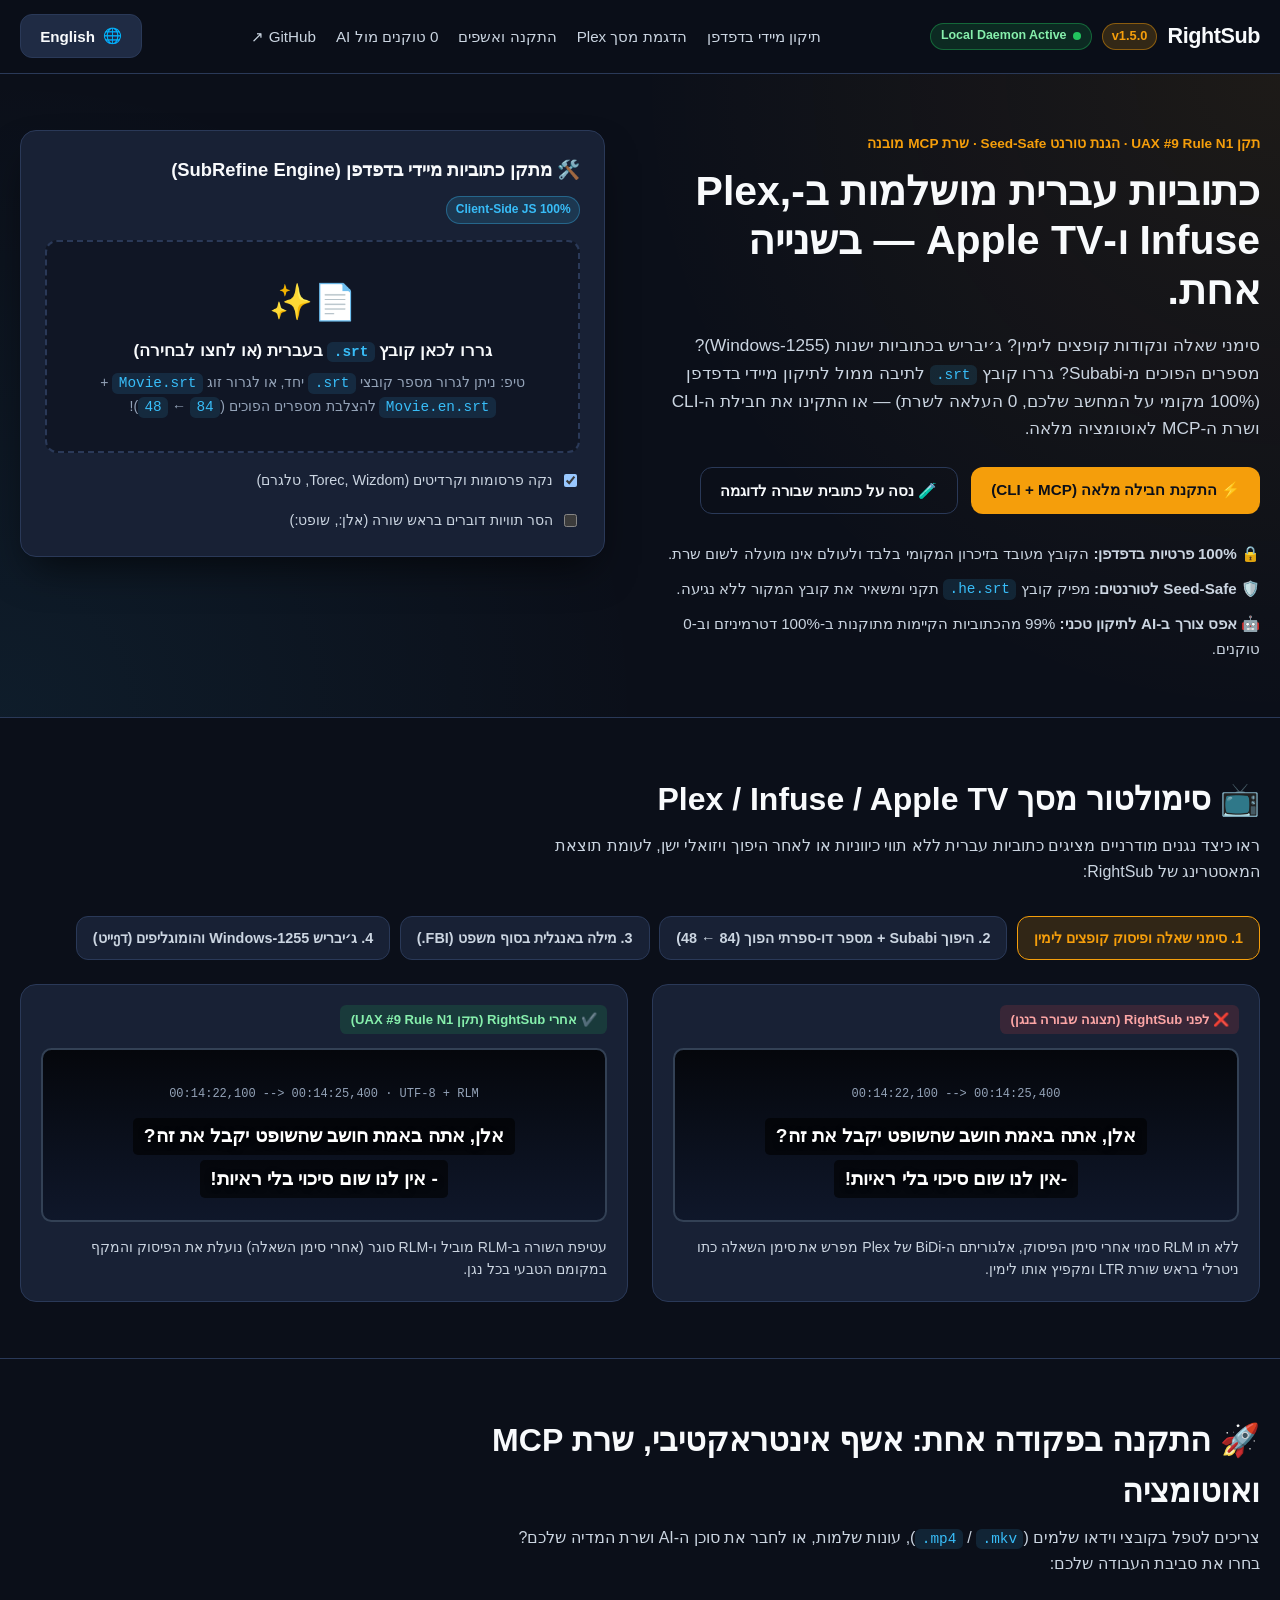
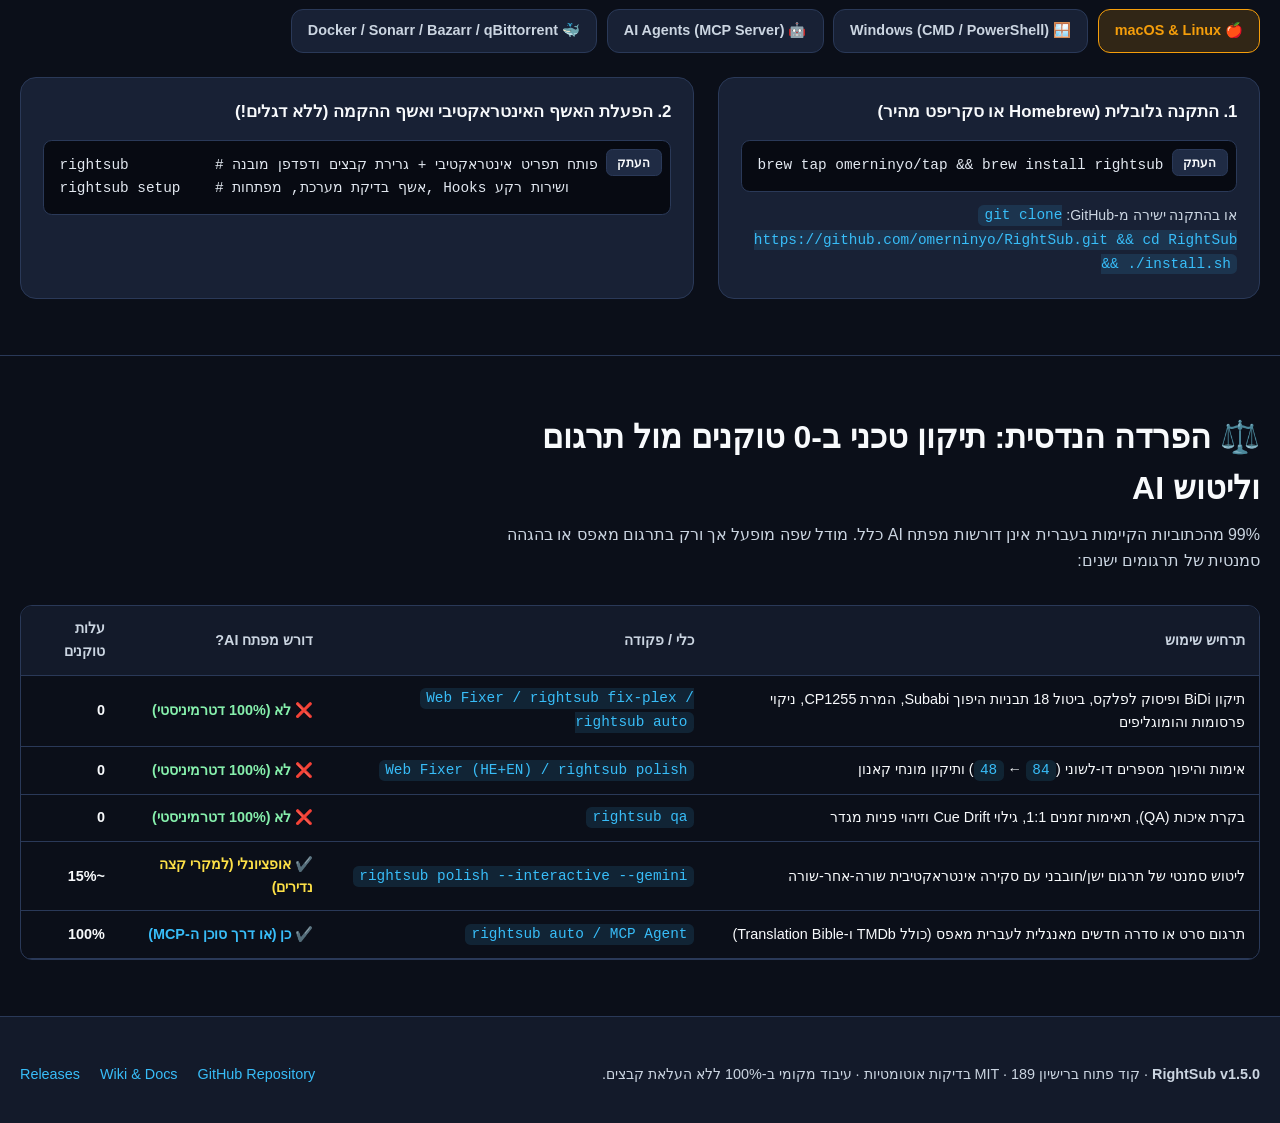
==== index.html @ f349f35a "Release v1.5.0: Native MCP Server, Interactive CLI Wizard, and Client-Side SubRefine Web App (site/)" ====
<!DOCTYPE html>
<html lang="he" dir="rtl" data-theme="dark">
<head>
  <meta charset="UTF-8" />
  <meta name="viewport" content="width=device-width, initial-scale=1.0" />
  <title>RightSub v1.5.0 — Universal Hebrew Subtitle Mastering, BiDi &amp; AI Suite</title>
  <meta name="description" content="Fix reversed Hebrew punctuation in Plex, Infuse &amp; Apple TV instantly in your browser (100% local, 0 uploads), or install the RightSub CLI, Setup Wizard &amp; Native MCP Server." />
  <link rel="stylesheet" href="styles.css" />
</head>
<body>
  <a href="#content" class="skip-link" data-i18n="skip_link">דלג לתוכן הראשי</a>

  <header class="site-header">
    <div class="container header-inner">
      <div class="brand">
        <span class="brand-badge">RightSub</span>
        <span class="version-pill">v1.5.0</span>
        <span id="daemon-status-badge" class="daemon-pill" hidden>
          <span class="status-dot"></span>
          <span id="daemon-status-text">Local Daemon Active</span>
        </span>
      </div>

      <nav class="main-nav" aria-label="Primary Navigation">
        <ul>
          <li><a href="#fixer" data-i18n="nav_fixer">תיקון מיידי בדפדפן</a></li>
          <li><a href="#showcase" data-i18n="nav_showcase">הדגמת מסך Plex</a></li>
          <li><a href="#install" data-i18n="nav_install">התקנה ואשפים</a></li>
          <li><a href="#matrix" data-i18n="nav_matrix">0 טוקנים מול AI</a></li>
          <li><a href="https://github.com/omerninyo/RightSub" target="_blank" rel="noopener">GitHub ↗</a></li>
        </ul>
      </nav>

      <div class="header-actions">
        <button type="button" id="lang-toggle" class="btn btn-secondary" aria-label="Switch Language / החלף שפה">
          🌐 <span id="lang-toggle-label">English</span>
        </button>
      </div>
    </div>
  </header>

  <main id="content" tabindex="-1">
    <!-- HERO + INSTANT CLIENT-SIDE SRT FIXER -->
    <section id="fixer" class="hero-section">
      <div class="container hero-grid">
        <div class="hero-copy">
          <div class="eyebrow" data-i18n="hero_eyebrow">
            תקן UAX #9 Rule N1 · הגנת טורנט Seed-Safe · שרת MCP מובנה
          </div>
          <h1 data-i18n="hero_title">
            כתוביות עברית מושלמות ב-Plex, Infuse ו-Apple TV — בשנייה אחת.
          </h1>
          <p class="hero-lead" data-i18n="hero_lead">
            סימני שאלה ונקודות קופצים לימין? ג׳יבריש בכתוביות ישנות (Windows-1255)? מספרים הפוכים מ-Subabi?
            גררו קובץ <code>.srt</code> לתיבה ממול לתיקון מיידי בדפדפן (100% מקומי על המחשב שלכם, 0 העלאה לשרת) — או התקינו את חבילת ה-CLI ושרת ה-MCP לאוטומציה מלאה.
          </p>

          <div class="hero-ctas">
            <a href="#install" class="btn btn-primary" data-i18n="hero_cta_install">
              ⚡ התקנת חבילה מלאה (CLI + MCP)
            </a>
            <button type="button" id="load-demo-btn" class="btn btn-outline" data-i18n="hero_cta_demo">
              🧪 נסה על כתובית שבורה לדוגמה
            </button>
          </div>

          <ul class="trust-list">
            <li data-i18n="trust_1">🔒 <strong>100% פרטיות בדפדפן:</strong> הקובץ מעובד בזיכרון המקומי בלבד ולעולם אינו מועלה לשום שרת.</li>
            <li data-i18n="trust_2">🛡️ <strong>Seed-Safe לטורנטים:</strong> מפיק קובץ <code>.he.srt</code> תקני ומשאיר את קובץ המקור ללא נגיעה.</li>
            <li data-i18n="trust_3">🤖 <strong>אפס צורך ב-AI לתיקון טכני:</strong> 99% מהכתוביות הקיימות מתוקנות ב-100% דטרמיניזם וב-0 טוקנים.</li>
          </ul>
        </div>

        <!-- CLIENT-SIDE DROPZONE CARD -->
        <div class="fixer-card">
          <div class="fixer-card-header">
            <h2 data-i18n="drop_title">🛠️ מתקן כתוביות מיידי בדפדפן (SubRefine Engine)</h2>
            <span class="local-tag" data-i18n="drop_badge">100% Client-Side JS</span>
          </div>

          <div
            id="dropzone"
            class="dropzone"
            tabindex="0"
            role="button"
            aria-describedby="dropzone-hint"
          >
            <input
              type="file"
              id="file-input"
              accept=".srt"
              multiple
              hidden
            />
            <div class="dropzone-icon" aria-hidden="true">📄✨</div>
            <p class="dropzone-primary" data-i18n="drop_prompt">
              גררו לכאן קובץ <code>.srt</code> בעברית (או לחצו לבחירה)
            </p>
            <p id="dropzone-hint" class="dropzone-secondary" data-i18n="drop_subprompt">
              טיפ: ניתן לגרור מספר קובצי <code>.srt</code> יחד, או לגרור זוג <code>Movie.srt</code> + <code>Movie.en.srt</code> להצלבת מספרים הפוכים (<code>84</code> ← <code>48</code>)!
            </p>
          </div>

          <div class="fixer-options">
            <label class="checkbox-label">
              <input type="checkbox" id="opt-clean-ads" checked />
              <span data-i18n="opt_clean_ads">נקה פרסומות וקרדיטים (Torec, Wizdom, טלגרם)</span>
            </label>
            <label class="checkbox-label">
              <input type="checkbox" id="opt-clean-speakers" />
              <span data-i18n="opt_clean_speakers">הסר תוויות דוברים בראש שורה (אלן:, שופט:)</span>
            </label>
          </div>

          <!-- LIVE RESULTS REGION -->
          <div id="fixer-results" class="fixer-results" aria-live="polite" hidden>
            <div class="stats-grid" id="stats-grid"></div>
            <div id="downloads-list" class="downloads-list"></div>

            <div class="diff-preview-wrapper" id="diff-preview-wrapper" hidden>
              <h3 data-i18n="diff_heading">🔍 השוואת שורות שתוקנו בקובץ (לפני ← אחרי):</h3>
              <div class="table-scroll">
                <table class="diff-table">
                  <caption class="sr-only" data-i18n="diff_heading">השוואת שורות שתוקנו בקובץ</caption>
                  <thead>
                    <tr>
                      <th scope="col">#</th>
                      <th scope="col" data-i18n="diff_col_before">לפני (שבור בפלקס / Subabi)</th>
                      <th scope="col" data-i18n="diff_col_after">אחרי (RightSub + RLM)</th>
                    </tr>
                  </thead>
                  <tbody id="diff-tbody"></tbody>
                </table>
              </div>
            </div>
          </div>
        </div>
      </div>
    </section>

    <!-- INTERACTIVE PLEX / APPLE TV SCREEN SIMULATOR -->
    <section id="showcase" class="section showcase-section">
      <div class="container">
        <div class="section-header">
          <h2 data-i18n="showcase_title">📺 סימולטור מסך Plex / Infuse / Apple TV</h2>
          <p data-i18n="showcase_subtitle">
            ראו כיצד נגנים מודרניים מציגים כתוביות עברית ללא תווי כיווניות או לאחר היפוך ויזואלי ישן, לעומת תוצאת המאסטרינג של RightSub:
          </p>
        </div>

        <div class="tv-simulator">
          <div class="tv-controls" role="group" aria-label="Select Subtitle Defect Scenario">
            <button type="button" class="scenario-btn active" data-scenario="punct" data-i18n="scen_punct">
              1. סימני שאלה ופיסוק קופצים לימין
            </button>
            <button type="button" class="scenario-btn" data-scenario="subabi" data-i18n="scen_subabi">
              2. היפוך Subabi + מספר דו-ספרתי הפוך (84 ← 48)
            </button>
            <button type="button" class="scenario-btn" data-scenario="english" data-i18n="scen_english">
              3. מילה באנגלית בסוף משפט (FBI.)
            </button>
            <button type="button" class="scenario-btn" data-scenario="cp1255" data-i18n="scen_cp1255">
              4. ג׳יבריש Windows-1255 והומוגליפים (דეייט)
            </button>
          </div>

          <div class="tv-screens-grid">
            <div class="tv-frame tv-broken">
              <div class="tv-badge badge-danger" data-i18n="tv_before_label">❌ לפני RightSub (תצוגה שבורה בנגן)</div>
              <div class="tv-screen">
                <div class="tv-scene-hint">00:14:22,100 --&gt; 00:14:25,400</div>
                <div id="tv-before-line1" class="tv-subtitle-line" dir="ltr">?אלן, אתה באמת חושב שהשופט יקבל את זה</div>
                <div id="tv-before-line2" class="tv-subtitle-line" dir="ltr">!אין לנו שום סיכוי בלי ראיות-</div>
              </div>
              <p id="tv-before-explain" class="tv-explain" data-i18n="tv_before_exp_punct">
                ללא תו RLM סמוי אחרי סימן הפיסוק, אלגוריתם ה-BiDi של Plex מפרש את סימן השאלה כתו ניטרלי בראש שורת LTR ומקפיץ אותו לימין.
              </p>
            </div>

            <div class="tv-frame tv-fixed">
              <div class="tv-badge badge-success" data-i18n="tv_after_label">✔️ אחרי RightSub (תקן UAX #9 Rule N1)</div>
              <div class="tv-screen">
                <div class="tv-scene-hint">00:14:22,100 --&gt; 00:14:25,400 · UTF-8 + RLM</div>
                <div id="tv-after-line1" class="tv-subtitle-line" dir="rtl">&#x200F;אלן, אתה באמת חושב שהשופט יקבל את זה?&#x200F;</div>
                <div id="tv-after-line2" class="tv-subtitle-line" dir="rtl">&#x200F;- אין לנו שום סיכוי בלי ראיות!&#x200F;</div>
              </div>
              <p id="tv-after-explain" class="tv-explain" data-i18n="tv_after_exp_punct">
                עטיפת השורה ב-RLM מוביל ו-RLM סוגר (אחרי סימן השאלה) נועלת את הפיסוק והמקף במקומם הטבעי בכל נגן.
              </p>
            </div>
          </div>
        </div>
      </div>
    </section>

    <!-- INTERACTIVE INSTALLATION & ONBOARDING HUB -->
    <section id="install" class="section install-section">
      <div class="container">
        <div class="section-header">
          <h2 data-i18n="install_title">🚀 התקנה בפקודה אחת: אשף אינטראקטיבי, שרת MCP ואוטומציה</h2>
          <p data-i18n="install_subtitle">
            צריכים לטפל בקובצי וידאו שלמים (<code>.mkv</code> / <code>.mp4</code>), עונות שלמות, או לחבר את סוכן ה-AI ושרת המדיה שלכם? בחרו את סביבת העבודה שלכם:
          </p>
        </div>

        <div class="tabs-bar" role="tablist" aria-label="Installation Platforms">
          <button type="button" role="tab" aria-selected="true" class="tab-btn active" data-tab="macos">
            🍎 macOS &amp; Linux
          </button>
          <button type="button" role="tab" aria-selected="false" class="tab-btn" data-tab="windows">
            🪟 Windows (CMD / PowerShell)
          </button>
          <button type="button" role="tab" aria-selected="false" class="tab-btn" data-tab="mcp">
            🤖 AI Agents (MCP Server)
          </button>
          <button type="button" role="tab" aria-selected="false" class="tab-btn" data-tab="docker">
            🐳 Docker / Sonarr / Bazarr / qBittorrent
          </button>
        </div>

        <!-- TAB 1: macOS / Linux -->
        <div class="tab-panel active" id="tab-macos" role="tabpanel">
          <div class="install-grid">
            <div class="install-step">
              <h3 data-i18n="mac_step1_title">1. התקנה גלובלית (Homebrew או סקריפט מהיר)</h3>
              <div class="code-box" dir="ltr">
                <pre><code id="cmd-mac-install">brew tap omerninyo/tap &amp;&amp; brew install rightsub</code></pre>
                <button type="button" class="copy-btn" data-copy-target="cmd-mac-install" data-i18n="copy_btn">העתק</button>
              </div>
              <p class="step-note" data-i18n="mac_step1_note">
                או בהתקנה ישירה מ-GitHub: <code>git clone https://github.com/omerninyo/RightSub.git &amp;&amp; cd RightSub &amp;&amp; ./install.sh</code>
              </p>
            </div>

            <div class="install-step">
              <h3 data-i18n="mac_step2_title">2. הפעלת האשף האינטראקטיבי ואשף ההקמה (ללא דגלים!)</h3>
              <div class="code-box" dir="ltr">
                <pre><code id="cmd-mac-wizard">rightsub          # פותח תפריט אינטראקטיבי + גרירת קבצים ודפדפן מובנה
rightsub setup    # אשף בדיקת מערכת, מפתחות, Hooks ושירות רקע</code></pre>
                <button type="button" class="copy-btn" data-copy-target="cmd-mac-wizard" data-i18n="copy_btn">העתק</button>
              </div>
            </div>
          </div>
        </div>

        <!-- TAB 2: Windows -->
        <div class="tab-panel" id="tab-windows" role="tabpanel" hidden>
          <div class="install-grid">
            <div class="install-step">
              <h3 data-i18n="win_step1_title">1. מתקין אוטומטי לחלונות (מוסיף ל-PATH של המשתמש אוטומטית)</h3>
              <div class="code-box" dir="ltr">
                <pre><code id="cmd-win-install">git clone https://github.com/omerninyo/RightSub.git
cd RightSub
install.bat</code></pre>
                <button type="button" class="copy-btn" data-copy-target="cmd-win-install" data-i18n="copy_btn">העתק</button>
              </div>
              <p class="step-note" data-i18n="win_step1_note">
                <code>install.bat</code> בודק Python ו-FFmpeg, מתקין תלויות ורושם את <code>rightsub</code> ב-PATH של המשתמש ללא צורך בהרשאות Administrator.
              </p>
            </div>

            <div class="install-step">
              <h3 data-i18n="win_step2_title">2. הפעלה מכל חלון CMD או PowerShell</h3>
              <div class="code-box" dir="ltr">
                <pre><code id="cmd-win-wizard">rightsub
rightsub auto "C:\Media\Movie.mkv"</code></pre>
                <button type="button" class="copy-btn" data-copy-target="cmd-win-wizard" data-i18n="copy_btn">העתק</button>
              </div>
            </div>
          </div>
        </div>

        <!-- TAB 3: AI Agents / MCP -->
        <div class="tab-panel" id="tab-mcp" role="tabpanel" hidden>
          <div class="install-grid">
            <div class="install-step">
              <h3 data-i18n="mcp_step1_title">1. רישום אוטומטי לכל סוכני ה-AI בפקודה אחת</h3>
              <div class="code-box" dir="ltr">
                <pre><code id="cmd-mcp-install">rightsub mcp --install
rightsub mcp --status</code></pre>
                <button type="button" class="copy-btn" data-copy-target="cmd-mcp-install" data-i18n="copy_btn">העתק</button>
              </div>
              <p class="step-note" data-i18n="mcp_step1_note">
                מזהה ורושם אוטומטית את שרת ה-MCP המקומי (8 כלים) ב-<strong>Google Antigravity</strong>, <strong>Claude Desktop</strong>, <strong>Cursor</strong>, <strong>Windsurf</strong> ו-<strong>Claude Code</strong> (כולל גיבוי <code>.bak</code> והזרקת <code>PATH</code> מלאה).
              </p>
            </div>

            <div class="install-step">
              <h3 data-i18n="mcp_step2_title">2. דברו עם הסוכן שלכם בשפה טבעית</h3>
              <div class="code-box" dir="ltr">
                <pre><code id="cmd-mcp-prompt">"בדוק את תיקיית המדיה שלי ב-/Volumes/Media/Show, תקן את כל כתוביות העברית לפלקס במצב Seed-Safe, ואם חסר תרגום לפרק — חלץ את האנגלית ותרגם."</code></pre>
                <button type="button" class="copy-btn" data-copy-target="cmd-mcp-prompt" data-i18n="copy_btn">העתק</button>
              </div>
            </div>
          </div>
        </div>

        <!-- TAB 4: Docker / Arr / qBittorrent -->
        <div class="tab-panel" id="tab-docker" role="tabpanel" hidden>
          <div class="install-grid">
            <div class="install-step">
              <h3 data-i18n="arr_step1_title">1. מחולל Hooks ושירותי רקע אוטומטי</h3>
              <div class="code-box" dir="ltr">
                <pre><code id="cmd-arr-hooks">rightsub config --install-hooks
rightsub config --install-service</code></pre>
                <button type="button" class="copy-btn" data-copy-target="cmd-arr-hooks" data-i18n="copy_btn">העתק</button>
              </div>
              <p class="step-note" data-i18n="arr_step1_note">
                מייצר סקריפטים מוכנים ל-qBittorrent ול-Transmission ב-<code>~/.config/rightsub/hooks/</code>, רושם Webhook חי ב-Sonarr/Radarr, ומתקין שירות רקע (<code>launchd</code> / <code>systemd</code> / <code>schtasks</code>).
              </p>
            </div>

            <div class="install-step">
              <h3 data-i18n="arr_step2_title">2. שרת Webhook לקונטיינרים ו-NAS (Port 8775)</h3>
              <div class="code-box" dir="ltr">
                <pre><code id="cmd-arr-serve">rightsub serve --port 8775 --path-map "/data/media:/media" --seed-safe</code></pre>
                <button type="button" class="copy-btn" data-copy-target="cmd-arr-serve" data-i18n="copy_btn">העתק</button>
              </div>
            </div>
          </div>
        </div>
      </div>
    </section>

    <!-- DECISION MATRIX: 0 TOKENS VS AI -->
    <section id="matrix" class="section matrix-section">
      <div class="container">
        <div class="section-header">
          <h2 data-i18n="matrix_title">⚖️ הפרדה הנדסית: תיקון טכני ב-0 טוקנים מול תרגום וליטוש AI</h2>
          <p data-i18n="matrix_subtitle">
            99% מהכתוביות הקיימות בעברית אינן דורשות מפתח AI כלל. מודל שפה מופעל אך ורק בתרגום מאפס או בהגהה סמנטית של תרגומים ישנים:
          </p>
        </div>

        <div class="table-scroll">
          <table class="matrix-table">
            <caption class="sr-only" data-i18n="matrix_title">מטריצת השוואה בין פקודות דטרמיניסטיות לבין AI</caption>
            <thead>
              <tr>
                <th scope="col" data-i18n="mat_col_task">תרחיש שימוש</th>
                <th scope="col" data-i18n="mat_col_cmd">כלי / פקודה</th>
                <th scope="col" data-i18n="mat_col_ai">דורש מפתח AI?</th>
                <th scope="col" data-i18n="mat_col_cost">עלות טוקנים</th>
              </tr>
            </thead>
            <tbody>
              <tr>
                <td data-i18n="mat_row1_task">תיקון BiDi ופיסוק לפלקס, ביטול 18 תבניות היפוך Subabi, המרת CP1255, ניקוי פרסומות והומוגליפים</td>
                <td><code dir="ltr">Web Fixer / rightsub fix-plex / rightsub auto</code></td>
                <td><span class="badge-zero" data-i18n="no_ai">❌ לא (100% דטרמיניסטי)</span></td>
                <td><strong>0</strong></td>
              </tr>
              <tr>
                <td data-i18n="mat_row2_task">אימות והיפוך מספרים דו-לשוני (<code>84</code> ← <code>48</code>) ותיקון מונחי קאנון</td>
                <td><code dir="ltr">Web Fixer (HE+EN) / rightsub polish</code></td>
                <td><span class="badge-zero" data-i18n="no_ai">❌ לא (שלב 0 דטרמיניסטי)</span></td>
                <td><strong>0</strong></td>
              </tr>
              <tr>
                <td data-i18n="mat_row3_task">בקרת איכות (QA), תאימות זמנים 1:1, גילוי Cue Drift וזיהוי פניות מגדר</td>
                <td><code dir="ltr">rightsub qa</code></td>
                <td><span class="badge-zero" data-i18n="no_ai">❌ לא (100% אלגוריתמי)</span></td>
                <td><strong>0</strong></td>
              </tr>
              <tr>
                <td data-i18n="mat_row4_task">ליטוש סמנטי של תרגום ישן/חובבני עם סקירה אינטראקטיבית שורה-אחר-שורה</td>
                <td><code dir="ltr">rightsub polish --interactive --gemini</code></td>
                <td><span class="badge-opt" data-i18n="opt_ai">✔️ אופציונלי (למקרי קצה נדירים)</span></td>
                <td><strong>~15%</strong></td>
              </tr>
              <tr>
                <td data-i18n="mat_row5_task">תרגום סרט או סדרה חדשים מאנגלית לעברית מאפס (כולל TMDb ו-Translation Bible)</td>
                <td><code dir="ltr">rightsub auto / MCP Agent</code></td>
                <td><span class="badge-req" data-i18n="req_ai">✔️ כן (או דרך סוכן ה-MCP)</span></td>
                <td><strong>100%</strong></td>
              </tr>
            </tbody>
          </table>
        </div>
      </div>
    </section>
  </main>

  <footer class="site-footer">
    <div class="container footer-inner">
      <p data-i18n="footer_copy">
        <strong>RightSub v1.5.0</strong> · קוד פתוח ברישיון MIT · 189 בדיקות אוטומטיות · עיבוד מקומי ב-100% ללא העלאת קבצים.
      </p>
      <div class="footer-links">
        <a href="https://github.com/omerninyo/RightSub" target="_blank" rel="noopener">GitHub Repository</a>
        <a href="https://github.com/omerninyo/RightSub/wiki" target="_blank" rel="noopener">Wiki &amp; Docs</a>
        <a href="https://github.com/omerninyo/RightSub/releases" target="_blank" rel="noopener">Releases</a>
      </div>
    </div>
  </footer>

  <script src="subrefine.js"></script>
  <script src="app.js"></script>
</body>
</html>
---- styles.css ----
/* styles.css — RightSub v1.5.0 Web App & Dashboard
   Complies with modern-web-guidance:
   - Uses rem units for all font-sizes and spacing (respect-os-text-scale)
   - Enforces dir="ltr" and unicode-bidi: isolate on code blocks & paths
   - WCAG AA+ high-contrast dark cinema palette
   - Respects prefers-reduced-motion
*/

:root {
  --bg-primary: #0b0f19;
  --bg-secondary: #131a2a;
  --bg-card: #182135;
  --bg-elevated: #1f2b44;
  --border-subtle: #2a3958;
  --border-accent: #f59e0b;
  --text-primary: #f8fafc;
  --text-secondary: #cbd5e1;
  --text-muted: #94a3b8;
  --accent-gold: #f59e0b;
  --accent-gold-hover: #fbbf24;
  --accent-blue: #38bdf8;
  --status-success: #22c55e;
  --status-danger: #ef4444;
  --radius-md: 0.75rem;
  --radius-lg: 1rem;
  --shadow-lg: 0 1.25rem 2.5rem -0.75rem rgba(0, 0, 0, 0.65);
}

*,
*::before,
*::after {
  box-sizing: border-box;
}

html {
  scroll-behavior: smooth;
  color-scheme: dark;
}

body {
  margin: 0;
  font-family: -apple-system, BlinkMacSystemFont, "Segoe UI", Roboto, "Helvetica Neue", Arial, sans-serif;
  font-size: 1rem;
  line-height: 1.6;
  background-color: var(--bg-primary);
  color: var(--text-primary);
}

.sr-only {
  position: absolute;
  width: 1px;
  height: 1px;
  padding: 0;
  margin: -1px;
  overflow: hidden;
  clip: rect(0, 0, 0, 0);
  white-space: nowrap;
  border: 0;
}

.skip-link {
  position: absolute;
  top: -4rem;
  inset-inline-start: 1rem;
  background: var(--accent-gold);
  color: #000;
  font-weight: 700;
  padding: 0.6rem 1.2rem;
  border-radius: var(--radius-md);
  z-index: 1000;
  text-decoration: none;
}

.skip-link:focus {
  top: 0.75rem;
}

/* Force LTR isolation on all code, CLI snippets, and file paths */
code,
pre,
.code-box {
  direction: ltr;
  unicode-bidi: isolate;
  font-family: ui-monospace, SFMono-Regular, Menlo, Monaco, Consolas, monospace;
}

code {
  background: rgba(56, 189, 248, 0.12);
  color: var(--accent-blue);
  padding: 0.15rem 0.4rem;
  border-radius: 0.35rem;
  font-size: 0.9rem;
}

.container {
  width: min(100% - 2.5rem, 78rem);
  margin-inline: auto;
}

/* Header */
.site-header {
  position: sticky;
  top: 0;
  z-index: 50;
  background: rgba(11, 15, 25, 0.9);
  backdrop-filter: blur(12px);
  border-bottom: 1px solid var(--border-subtle);
}

.header-inner {
  display: flex;
  align-items: center;
  justify-content: space-between;
  gap: 1rem;
  padding-block: 0.9rem;
  flex-wrap: wrap;
}

.brand {
  display: flex;
  align-items: center;
  gap: 0.65rem;
}

.brand-badge {
  font-size: 1.35rem;
  font-weight: 800;
  letter-spacing: -0.02em;
  color: var(--text-primary);
}

.version-pill {
  background: rgba(245, 158, 11, 0.18);
  color: var(--accent-gold);
  border: 1px solid rgba(245, 158, 11, 0.45);
  font-size: 0.8rem;
  font-weight: 700;
  padding: 0.15rem 0.55rem;
  border-radius: 999px;
  direction: ltr;
}

.daemon-pill {
  display: inline-flex;
  align-items: center;
  gap: 0.4rem;
  background: rgba(34, 197, 94, 0.15);
  color: #86efac;
  border: 1px solid rgba(34, 197, 94, 0.4);
  font-size: 0.78rem;
  font-weight: 600;
  padding: 0.15rem 0.6rem;
  border-radius: 999px;
}

.status-dot {
  width: 0.5rem;
  height: 0.5rem;
  border-radius: 50%;
  background: var(--status-success);
}

.main-nav ul {
  display: flex;
  align-items: center;
  gap: 1.25rem;
  list-style: none;
  margin: 0;
  padding: 0;
  flex-wrap: wrap;
}

.main-nav a {
  color: var(--text-secondary);
  text-decoration: none;
  font-weight: 500;
  font-size: 0.95rem;
}

.main-nav a:hover,
.main-nav a:focus-visible {
  color: var(--accent-gold);
}

/* Buttons */
.btn {
  display: inline-flex;
  align-items: center;
  justify-content: center;
  gap: 0.5rem;
  font-size: 0.95rem;
  font-weight: 600;
  padding: 0.65rem 1.2rem;
  border-radius: var(--radius-md);
  border: 1px solid transparent;
  cursor: pointer;
  text-decoration: none;
  min-height: 2.75rem;
}

.btn-primary {
  background: var(--accent-gold);
  color: #0b0f19;
}

.btn-primary:hover {
  background: var(--accent-gold-hover);
}

.btn-secondary {
  background: var(--bg-elevated);
  color: var(--text-primary);
  border-color: var(--border-subtle);
}

.btn-secondary:hover {
  border-color: var(--accent-gold);
}

.btn-outline {
  background: transparent;
  color: var(--text-primary);
  border-color: var(--border-subtle);
}

.btn-outline:hover {
  background: var(--bg-elevated);
  border-color: var(--accent-blue);
}

:focus-visible {
  outline: 2px solid var(--accent-gold);
  outline-offset: 2px;
}

/* Hero & Fixer Section */
.hero-section {
  padding-block: 3.5rem;
  border-bottom: 1px solid var(--border-subtle);
  background: radial-gradient(circle at top right, rgba(245, 158, 11, 0.08), transparent 45%),
              radial-gradient(circle at bottom left, rgba(56, 189, 248, 0.08), transparent 45%);
}

.hero-grid {
  display: grid;
  grid-template-columns: 1.05fr 1fr;
  gap: 2.5rem;
  align-items: start;
}

@media (max-width: 62rem) {
  .hero-grid {
    grid-template-columns: 1fr;
  }
}

.eyebrow {
  display: inline-block;
  font-size: 0.85rem;
  font-weight: 700;
  color: var(--accent-gold);
  margin-bottom: 0.75rem;
}

.hero-copy h1 {
  font-size: clamp(1.85rem, 3.2vw, 2.65rem);
  line-height: 1.22;
  margin: 0 0 1rem;
}

.hero-lead {
  font-size: 1.08rem;
  color: var(--text-secondary);
  margin: 0 0 1.5rem;
}

.hero-ctas {
  display: flex;
  flex-wrap: wrap;
  gap: 0.85rem;
  margin-bottom: 1.75rem;
}

.trust-list {
  list-style: none;
  padding: 0;
  margin: 0;
  display: grid;
  gap: 0.65rem;
  color: var(--text-secondary);
  font-size: 0.95rem;
}

/* Fixer Card */
.fixer-card {
  background: var(--bg-card);
  border: 1px solid var(--border-subtle);
  border-radius: var(--radius-lg);
  padding: 1.5rem;
  box-shadow: var(--shadow-lg);
}

.fixer-card-header {
  display: flex;
  align-items: center;
  justify-content: space-between;
  gap: 0.75rem;
  margin-bottom: 1rem;
  flex-wrap: wrap;
}

.fixer-card-header h2 {
  font-size: 1.15rem;
  margin: 0;
}

.local-tag {
  background: rgba(56, 189, 248, 0.14);
  color: var(--accent-blue);
  border: 1px solid rgba(56, 189, 248, 0.35);
  font-size: 0.75rem;
  font-weight: 700;
  padding: 0.2rem 0.55rem;
  border-radius: 999px;
}

.dropzone {
  border: 2px dashed var(--border-subtle);
  border-radius: var(--radius-md);
  background: rgba(11, 15, 25, 0.55);
  padding: 2rem 1.25rem;
  text-align: center;
  cursor: pointer;
}

.dropzone:hover,
.dropzone.dragover {
  border-color: var(--accent-gold);
  background: rgba(245, 158, 11, 0.06);
}

.dropzone-icon {
  font-size: 2.2rem;
  margin-bottom: 0.5rem;
}

.dropzone-primary {
  font-size: 1.05rem;
  font-weight: 700;
  margin: 0 0 0.4rem;
}

.dropzone-secondary {
  font-size: 0.88rem;
  color: var(--text-muted);
  margin: 0;
}

.fixer-options {
  display: flex;
  flex-wrap: wrap;
  gap: 1rem;
  margin-top: 1rem;
  font-size: 0.9rem;
  color: var(--text-secondary);
}

.checkbox-label {
  display: inline-flex;
  align-items: center;
  gap: 0.45rem;
  cursor: pointer;
}

.fixer-results {
  margin-top: 1.25rem;
  padding-top: 1.25rem;
  border-top: 1px solid var(--border-subtle);
}

.stats-grid {
  display: grid;
  grid-template-columns: repeat(auto-fit, minmax(8.5rem, 1fr));
  gap: 0.65rem;
  margin-bottom: 1rem;
}

.stat-box {
  background: var(--bg-secondary);
  border: 1px solid var(--border-subtle);
  border-radius: 0.55rem;
  padding: 0.65rem 0.8rem;
}

.stat-value {
  font-size: 1.2rem;
  font-weight: 800;
  color: var(--accent-gold);
  direction: ltr;
}

.stat-label {
  font-size: 0.8rem;
  color: var(--text-muted);
}

.downloads-list {
  display: grid;
  gap: 0.65rem;
  margin-bottom: 1rem;
}

.download-item {
  display: flex;
  align-items: center;
  justify-content: space-between;
  gap: 0.75rem;
  background: var(--bg-elevated);
  border: 1px solid var(--border-subtle);
  border-radius: 0.6rem;
  padding: 0.7rem 0.95rem;
  flex-wrap: wrap;
}

.download-meta {
  display: flex;
  flex-direction: column;
  gap: 0.15rem;
}

.download-filename {
  font-weight: 700;
  direction: ltr;
  unicode-bidi: isolate;
}

.download-submeta {
  font-size: 0.82rem;
  color: var(--text-secondary);
}

/* Diff Preview Table */
.diff-preview-wrapper h3 {
  font-size: 0.98rem;
  margin: 0.5rem 0 0.6rem;
}

.table-scroll {
  overflow-x: auto;
  border: 1px solid var(--border-subtle);
  border-radius: var(--radius-md);
}

.diff-table,
.matrix-table {
  width: 100%;
  border-collapse: collapse;
  font-size: 0.9rem;
}

.diff-table th,
.diff-table td,
.matrix-table th,
.matrix-table td {
  padding: 0.7rem 0.9rem;
  border-bottom: 1px solid var(--border-subtle);
  text-align: start;
}

.diff-table th,
.matrix-table th {
  background: var(--bg-secondary);
  color: var(--text-secondary);
  font-weight: 700;
}

.diff-before {
  color: #fca5a5;
  background: rgba(239, 68, 68, 0.08);
}

.diff-after {
  color: #86efac;
  background: rgba(34, 197, 94, 0.08);
}

/* Sections */
.section {
  padding-block: 3.5rem;
  border-bottom: 1px solid var(--border-subtle);
}

.section-header {
  max-width: 48rem;
  margin-bottom: 2rem;
}

.section-header h2 {
  font-size: clamp(1.45rem, 2.5vw, 2rem);
  margin: 0 0 0.5rem;
}

.section-header p {
  color: var(--text-secondary);
  margin: 0;
}

/* TV Simulator */
.tv-controls {
  display: flex;
  flex-wrap: wrap;
  gap: 0.6rem;
  margin-bottom: 1.5rem;
}

.scenario-btn,
.tab-btn {
  background: var(--bg-card);
  color: var(--text-secondary);
  border: 1px solid var(--border-subtle);
  padding: 0.6rem 1rem;
  border-radius: var(--radius-md);
  font-size: 0.9rem;
  font-weight: 600;
  cursor: pointer;
  min-height: 2.75rem;
}

.scenario-btn.active,
.tab-btn.active {
  background: rgba(245, 158, 11, 0.16);
  color: var(--accent-gold);
  border-color: var(--accent-gold);
}

.tv-screens-grid {
  display: grid;
  grid-template-columns: 1fr 1fr;
  gap: 1.5rem;
}

@media (max-width: 54rem) {
  .tv-screens-grid {
    grid-template-columns: 1fr;
  }
}

.tv-frame {
  background: var(--bg-card);
  border: 1px solid var(--border-subtle);
  border-radius: var(--radius-lg);
  padding: 1.25rem;
}

.tv-badge {
  display: inline-block;
  font-size: 0.82rem;
  font-weight: 700;
  padding: 0.25rem 0.65rem;
  border-radius: 0.4rem;
  margin-bottom: 0.85rem;
}

.badge-danger {
  background: rgba(239, 68, 68, 0.15);
  color: #fca5a5;
}

.badge-success {
  background: rgba(34, 197, 94, 0.15);
  color: #86efac;
}

.tv-screen {
  background: linear-gradient(180deg, #05070c 0%, #0f172a 100%);
  border: 2px solid #334155;
  border-radius: 0.65rem;
  padding: 2.2rem 1.25rem 1.4rem;
  text-align: center;
  min-height: 8.5rem;
  display: flex;
  flex-direction: column;
  justify-content: flex-end;
  gap: 0.35rem;
}

.tv-scene-hint {
  font-size: 0.75rem;
  color: var(--text-muted);
  margin-bottom: 0.5rem;
  direction: ltr;
  font-family: ui-monospace, SFMono-Regular, monospace;
}

.tv-subtitle-line {
  font-size: 1.2rem;
  font-weight: 700;
  color: #ffffff;
  text-shadow: 0 2px 6px rgba(0, 0, 0, 0.95);
  background: rgba(0, 0, 0, 0.62);
  padding: 0.2rem 0.65rem;
  border-radius: 0.3rem;
  align-self: center;
}

.tv-explain {
  font-size: 0.88rem;
  color: var(--text-secondary);
  margin: 0.85rem 0 0;
}

/* Installation Tabs */
.tabs-bar {
  display: flex;
  flex-wrap: wrap;
  gap: 0.6rem;
  margin-bottom: 1.5rem;
}

.install-grid {
  display: grid;
  grid-template-columns: 1fr 1fr;
  gap: 1.5rem;
}

@media (max-width: 54rem) {
  .install-grid {
    grid-template-columns: 1fr;
  }
}

.install-step {
  background: var(--bg-card);
  border: 1px solid var(--border-subtle);
  border-radius: var(--radius-lg);
  padding: 1.35rem;
}

.install-step h3 {
  font-size: 1.05rem;
  margin: 0 0 0.85rem;
}

.code-box {
  position: relative;
  background: #070a12;
  border: 1px solid var(--border-subtle);
  border-radius: 0.55rem;
  padding: 0.85rem 4.5rem 0.85rem 1rem;
  overflow-x: auto;
}

.code-box pre {
  margin: 0;
  font-size: 0.88rem;
  color: #e2e8f0;
}

.code-box pre code {
  background: transparent;
  color: inherit;
  padding: 0;
}

.copy-btn {
  position: absolute;
  top: 0.55rem;
  right: 0.55rem;
  background: var(--bg-elevated);
  color: var(--text-primary);
  border: 1px solid var(--border-subtle);
  border-radius: 0.4rem;
  padding: 0.3rem 0.65rem;
  font-size: 0.78rem;
  font-weight: 600;
  cursor: pointer;
}

.copy-btn:hover {
  border-color: var(--accent-gold);
}

.step-note {
  font-size: 0.88rem;
  color: var(--text-secondary);
  margin: 0.75rem 0 0;
}

/* Badges in Matrix */
.badge-zero {
  color: #86efac;
  font-weight: 600;
}

.badge-opt {
  color: #fde047;
  font-weight: 600;
}

.badge-req {
  color: var(--accent-blue);
  font-weight: 600;
}

/* Footer */
.site-footer {
  padding-block: 2rem;
  background: var(--bg-secondary);
}

.footer-inner {
  display: flex;
  align-items: center;
  justify-content: space-between;
  gap: 1rem;
  flex-wrap: wrap;
  font-size: 0.9rem;
  color: var(--text-secondary);
}

.footer-links {
  display: flex;
  gap: 1.25rem;
}

.footer-links a {
  color: var(--accent-blue);
  text-decoration: none;
}

.footer-links a:hover {
  text-decoration: underline;
}

@media (prefers-reduced-motion: reduce) {
  html {
    scroll-behavior: auto;
  }
}
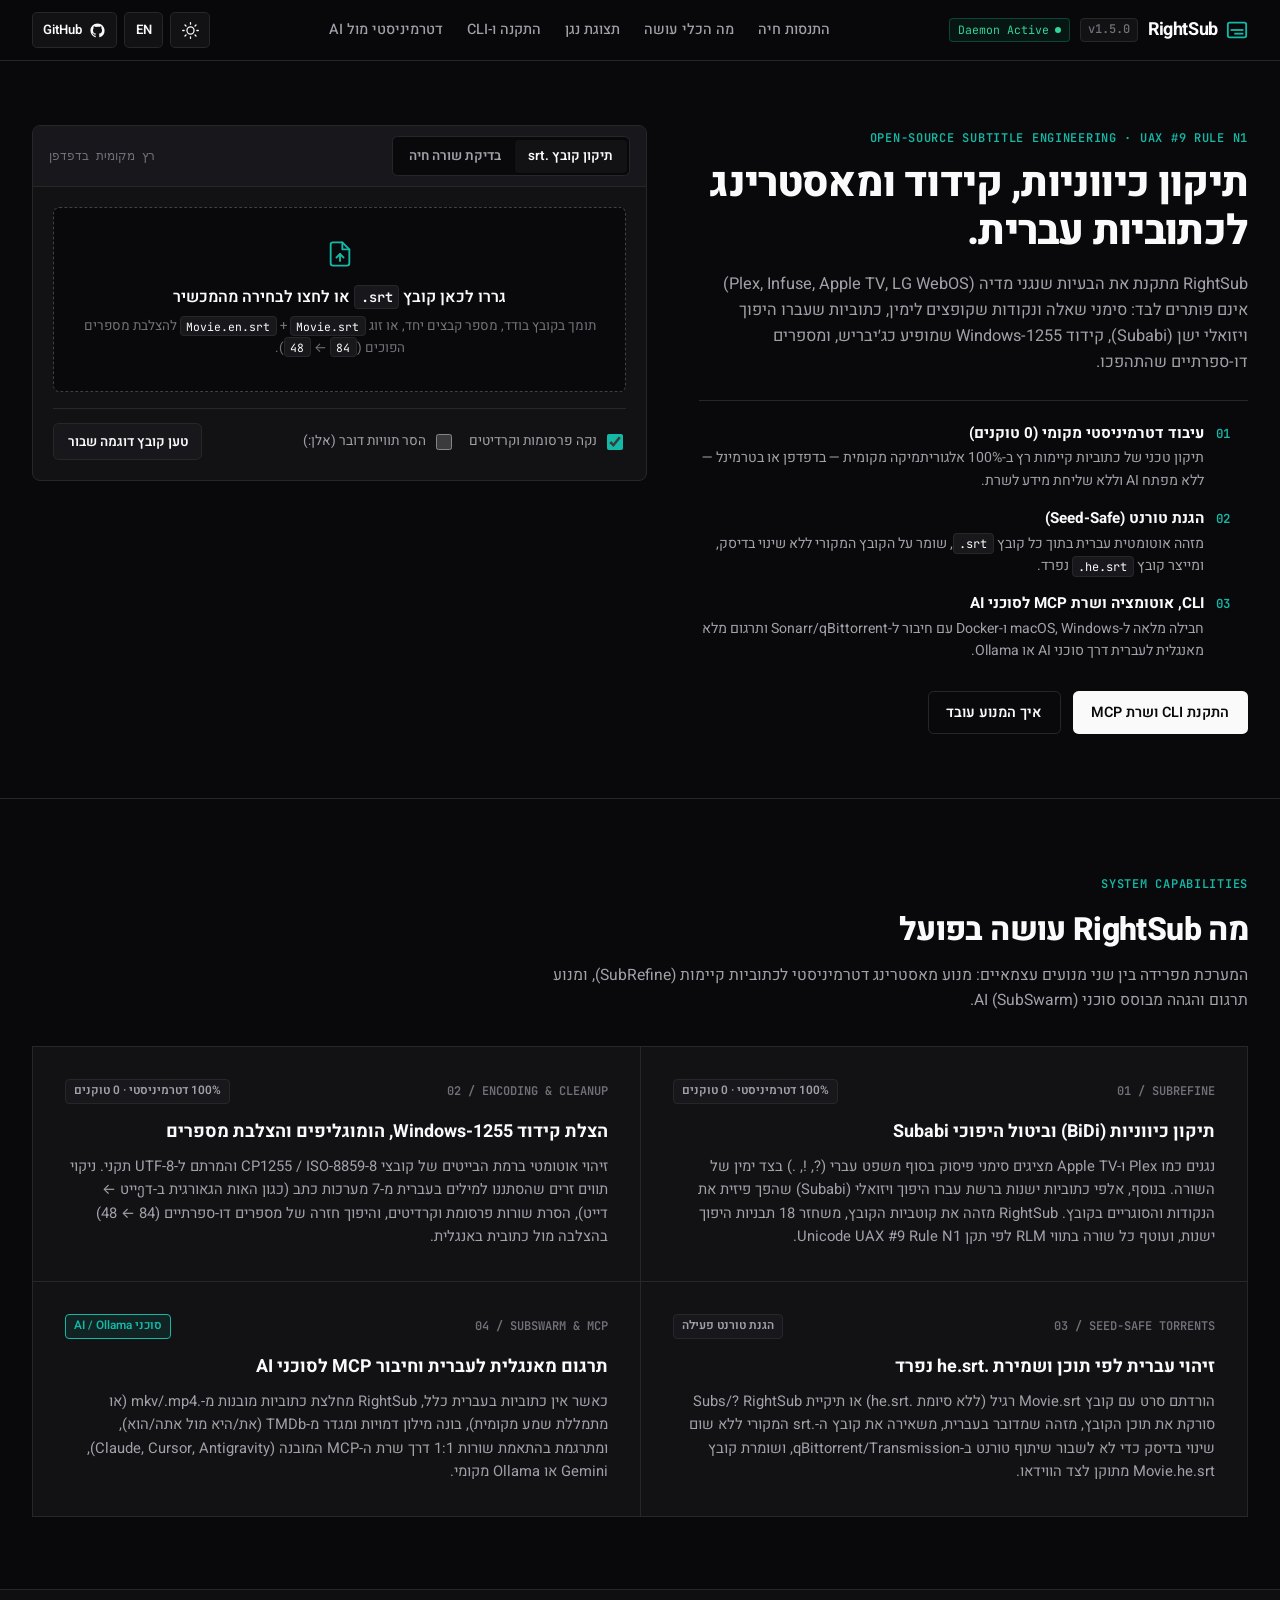
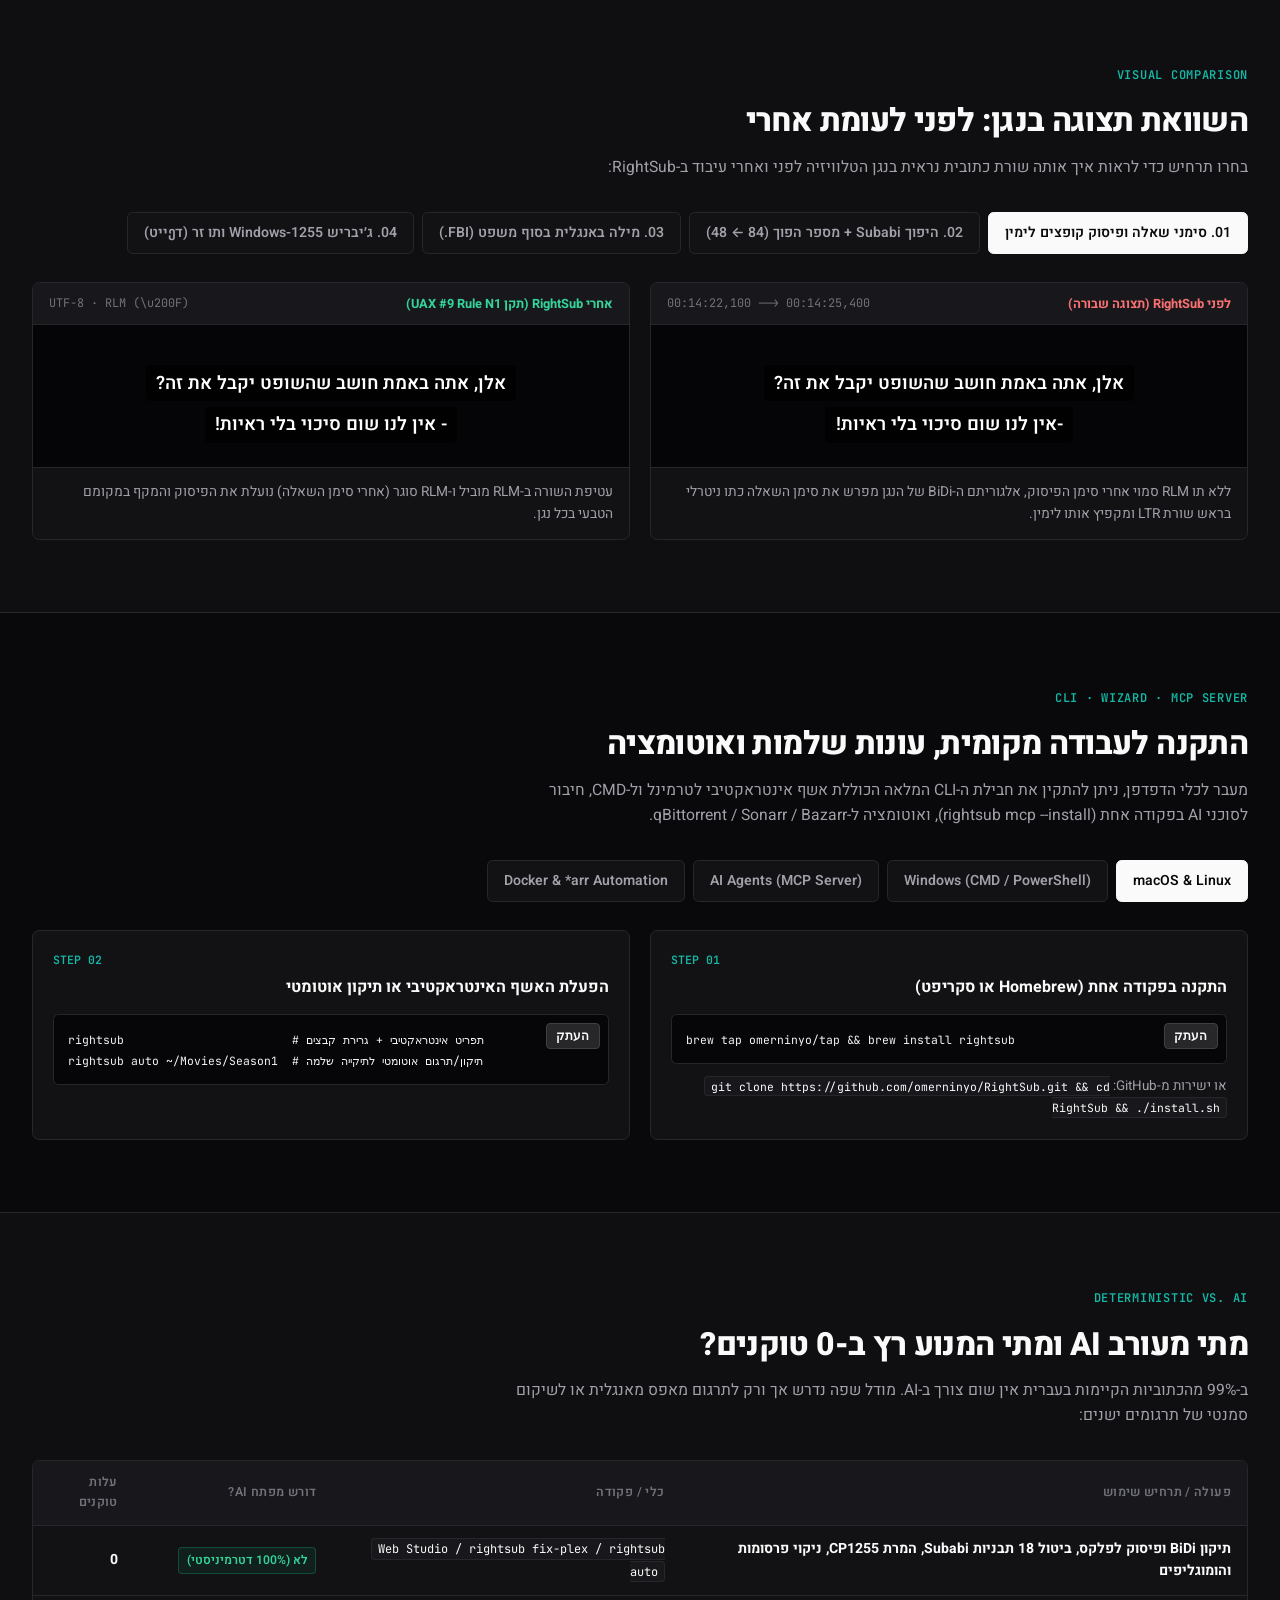
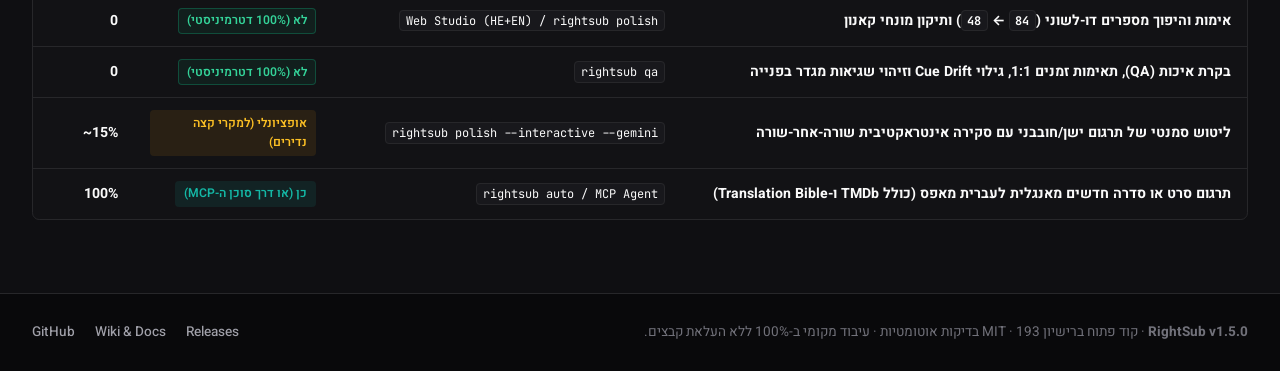
==== commit b211b15d: "Redesign site/ with flat architectural UI, live line sandbox, light/dark themes, and mobile @contain" ====
--- a/index.html
+++ b/index.html
@@ -2,241 +2,397 @@
 <html lang="he" dir="rtl" data-theme="dark">
 <head>
   <meta charset="UTF-8" />
-  <meta name="viewport" content="width=device-width, initial-scale=1.0" />
-  <title>RightSub v1.5.0 — Universal Hebrew Subtitle Mastering, BiDi &amp; AI Suite</title>
-  <meta name="description" content="Fix reversed Hebrew punctuation in Plex, Infuse &amp; Apple TV instantly in your browser (100% local, 0 uploads), or install the RightSub CLI, Setup Wizard &amp; Native MCP Server." />
+  <meta name="viewport" content="width=device-width, initial-scale=1.0, viewport-fit=cover" />
+  <title>RightSub — מאסטרינג, תיקון כיווניות ותרגום כתוביות בעברית</title>
+  <meta name="description" content="כלי קוד פתוח לתיקון פיסוק וכיווניות (BiDi) בכתוביות עברית עבור Plex, Infuse ו-Apple TV. כולל מנוע תיקון מיידי בדפדפן, אשף CLI, הגנת טורנט (Seed-Safe) ושרת MCP מובנה." />
+  <link rel="preconnect" href="https://fonts.googleapis.com" />
+  <link rel="preconnect" href="https://fonts.gstatic.com" crossorigin />
+  <link href="https://fonts.googleapis.com/css2?family=Heebo:wght@400;500;600;700;800&family=Inter:wght@400;500;600;700&family=JetBrains+Mono:wght@400;500;600&display=swap" rel="stylesheet" />
   <link rel="stylesheet" href="styles.css" />
 </head>
 <body>
   <a href="#content" class="skip-link" data-i18n="skip_link">דלג לתוכן הראשי</a>
 
-  <header class="site-header">
-    <div class="container header-inner">
-      <div class="brand">
-        <span class="brand-badge">RightSub</span>
-        <span class="version-pill">v1.5.0</span>
-        <span id="daemon-status-badge" class="daemon-pill" hidden>
-          <span class="status-dot"></span>
-          <span id="daemon-status-text">Local Daemon Active</span>
+  <!-- TOP ARCHITECTURAL BAR -->
+  <header class="topbar">
+    <div class="container topbar-inner">
+      <div class="brand-group">
+        <a href="#" class="brand-link" aria-label="RightSub Home">
+          <svg class="brand-icon" width="22" height="22" viewBox="0 0 24 24" fill="none" stroke="currentColor" stroke-width="2" stroke-linecap="square" aria-hidden="true">
+            <rect x="2" y="4" width="20" height="16" rx="2" />
+            <line x1="6" y1="12" x2="18" y2="12" />
+            <line x1="10" y1="16" x2="18" y2="16" />
+          </svg>
+          <span class="brand-name">RightSub</span>
+        </a>
+        <span class="meta-tag" dir="ltr">v1.5.0</span>
+        <span id="daemon-status-badge" class="daemon-tag" hidden>
+          <span class="daemon-dot"></span>
+          <span id="daemon-status-text" dir="ltr">Daemon Active</span>
         </span>
       </div>
 
-      <nav class="main-nav" aria-label="Primary Navigation">
+      <nav class="primary-nav" aria-label="Primary">
         <ul>
-          <li><a href="#fixer" data-i18n="nav_fixer">תיקון מיידי בדפדפן</a></li>
-          <li><a href="#showcase" data-i18n="nav_showcase">הדגמת מסך Plex</a></li>
-          <li><a href="#install" data-i18n="nav_install">התקנה ואשפים</a></li>
-          <li><a href="#matrix" data-i18n="nav_matrix">0 טוקנים מול AI</a></li>
-          <li><a href="https://github.com/omerninyo/RightSub" target="_blank" rel="noopener">GitHub ↗</a></li>
+          <li><a href="#studio" data-i18n="nav_studio">התנסות חיה</a></li>
+          <li><a href="#capabilities" data-i18n="nav_capabilities">מה הכלי עושה</a></li>
+          <li><a href="#simulator" data-i18n="nav_simulator">תצוגת נגן</a></li>
+          <li><a href="#install" data-i18n="nav_install">התקנה ו-CLI</a></li>
+          <li><a href="#architecture" data-i18n="nav_architecture">דטרמיניסטי מול AI</a></li>
         </ul>
       </nav>
 
-      <div class="header-actions">
-        <button type="button" id="lang-toggle" class="btn btn-secondary" aria-label="Switch Language / החלף שפה">
-          🌐 <span id="lang-toggle-label">English</span>
+      <div class="topbar-actions">
+        <button type="button" id="theme-toggle" class="icon-btn" aria-label="Toggle color theme" title="החלף ערכת נושא">
+          <svg id="theme-icon-sun" width="17" height="17" viewBox="0 0 24 24" fill="none" stroke="currentColor" stroke-width="1.8" stroke-linecap="round" stroke-linejoin="round" aria-hidden="true">
+            <circle cx="12" cy="12" r="5"></circle>
+            <line x1="12" y1="1" x2="12" y2="3"></line>
+            <line x1="12" y1="21" x2="12" y2="23"></line>
+            <line x1="4.22" y1="4.22" x2="5.64" y2="5.64"></line>
+            <line x1="18.36" y1="18.36" x2="19.78" y2="19.78"></line>
+            <line x1="1" y1="12" x2="3" y2="12"></line>
+            <line x1="21" y1="12" x2="23" y2="12"></line>
+            <line x1="4.22" y1="19.78" x2="5.64" y2="18.36"></line>
+            <line x1="18.36" y1="5.64" x2="19.78" y2="4.22"></line>
+          </svg>
         </button>
+        <button type="button" id="lang-toggle" class="lang-btn" aria-label="Switch language">
+          <span id="lang-toggle-label">EN</span>
+        </button>
+        <a href="https://github.com/omerninyo/RightSub" target="_blank" rel="noopener" class="gh-link" aria-label="GitHub Repository">
+          <svg width="17" height="17" viewBox="0 0 24 24" fill="currentColor" aria-hidden="true">
+            <path d="M12 2C6.477 2 2 6.484 2 12.017c0 4.425 2.865 8.18 6.839 9.504.5.092.682-.217.682-.483 0-.237-.008-.868-.013-1.703-2.782.605-3.369-1.343-3.369-1.343-.454-1.158-1.11-1.466-1.11-1.466-.908-.62.069-.608.069-.608 1.003.07 1.53 1.032 1.53 1.032.892 1.53 2.341 1.088 2.91.832.092-.647.35-1.088.636-1.338-2.22-.253-4.555-1.113-4.555-4.951 0-1.093.39-1.988 1.029-2.688-.103-.253-.446-1.272.098-2.65 0 0 .84-.27 2.75 1.026A9.564 9.564 0 0112 6.844c.85.004 1.705.115 2.504.337 1.909-1.296 2.747-1.027 2.747-1.027.546 1.379.202 2.398.1 2.651.64.7 1.028 1.595 1.028 2.688 0 3.848-2.339 4.695-4.566 4.943.359.309.678.92.678 1.855 0 1.338-.012 2.419-.012 2.747 0 .268.18.58.688.482A10.019 10.019 0 0022 12.017C22 6.484 17.522 2 12 2z" />
+          </svg>
+          <span class="gh-text" dir="ltr">GitHub</span>
+        </a>
       </div>
     </div>
   </header>
 
   <main id="content" tabindex="-1">
-    <!-- HERO + INSTANT CLIENT-SIDE SRT FIXER -->
-    <section id="fixer" class="hero-section">
-      <div class="container hero-grid">
-        <div class="hero-copy">
-          <div class="eyebrow" data-i18n="hero_eyebrow">
-            תקן UAX #9 Rule N1 · הגנת טורנט Seed-Safe · שרת MCP מובנה
-          </div>
-          <h1 data-i18n="hero_title">
-            כתוביות עברית מושלמות ב-Plex, Infuse ו-Apple TV — בשנייה אחת.
+    <!-- HERO + INTERACTIVE STUDIO -->
+    <section id="studio" class="section-hero">
+      <div class="container hero-layout">
+        <!-- Editorial Intro -->
+        <div class="hero-intro">
+          <div class="kicker" data-i18n="hero_kicker">OPEN-SOURCE SUBTITLE ENGINEERING · UAX #9 RULE N1</div>
+          <h1 class="hero-heading" data-i18n="hero_title">
+            תיקון כיווניות, קידוד ומאסטרינג לכתוביות עברית.
           </h1>
-          <p class="hero-lead" data-i18n="hero_lead">
-            סימני שאלה ונקודות קופצים לימין? ג׳יבריש בכתוביות ישנות (Windows-1255)? מספרים הפוכים מ-Subabi?
-            גררו קובץ <code>.srt</code> לתיבה ממול לתיקון מיידי בדפדפן (100% מקומי על המחשב שלכם, 0 העלאה לשרת) — או התקינו את חבילת ה-CLI ושרת ה-MCP לאוטומציה מלאה.
+          <p class="hero-description" data-i18n="hero_lead">
+            RightSub מתקנת את הבעיות שנגני מדיה (Plex, Infuse, Apple TV, LG WebOS) אינם פותרים לבד: סימני שאלה ונקודות שקופצים לימין, כתוביות שעברו היפוך ויזואלי ישן (Subabi), קידוד Windows-1255 שמופיע כג׳יבריש, ומספרים דו-ספרתיים שהתהפכו.
           </p>
 
-          <div class="hero-ctas">
-            <a href="#install" class="btn btn-primary" data-i18n="hero_cta_install">
-              ⚡ התקנת חבילה מלאה (CLI + MCP)
-            </a>
-            <button type="button" id="load-demo-btn" class="btn btn-outline" data-i18n="hero_cta_demo">
-              🧪 נסה על כתובית שבורה לדוגמה
-            </button>
-          </div>
-
-          <ul class="trust-list">
-            <li data-i18n="trust_1">🔒 <strong>100% פרטיות בדפדפן:</strong> הקובץ מעובד בזיכרון המקומי בלבד ולעולם אינו מועלה לשום שרת.</li>
-            <li data-i18n="trust_2">🛡️ <strong>Seed-Safe לטורנטים:</strong> מפיק קובץ <code>.he.srt</code> תקני ומשאיר את קובץ המקור ללא נגיעה.</li>
-            <li data-i18n="trust_3">🤖 <strong>אפס צורך ב-AI לתיקון טכני:</strong> 99% מהכתוביות הקיימות מתוקנות ב-100% דטרמיניזם וב-0 טוקנים.</li>
-          </ul>
-        </div>
-
-        <!-- CLIENT-SIDE DROPZONE CARD -->
-        <div class="fixer-card">
-          <div class="fixer-card-header">
-            <h2 data-i18n="drop_title">🛠️ מתקן כתוביות מיידי בדפדפן (SubRefine Engine)</h2>
-            <span class="local-tag" data-i18n="drop_badge">100% Client-Side JS</span>
-          </div>
-
-          <div
-            id="dropzone"
-            class="dropzone"
-            tabindex="0"
-            role="button"
-            aria-describedby="dropzone-hint"
-          >
-            <input
-              type="file"
-              id="file-input"
-              accept=".srt"
-              multiple
-              hidden
-            />
-            <div class="dropzone-icon" aria-hidden="true">📄✨</div>
-            <p class="dropzone-primary" data-i18n="drop_prompt">
-              גררו לכאן קובץ <code>.srt</code> בעברית (או לחצו לבחירה)
+          <div class="hero-pillars">
+            <div class="mini-pillar">
+              <span class="mini-pillar-num" dir="ltr">01</span>
+              <div>
+                <strong data-i18n="pillar1_title">עיבוד דטרמיניסטי מקומי (0 טוקנים)</strong>
+                <p data-i18n="pillar1_desc">תיקון טכני של כתוביות קיימות רץ ב-100% אלגוריתמיקה מקומית — בדפדפן או בטרמינל — ללא מפתח AI וללא שליחת מידע לשרת.</p>
+              </div>
+            </div>
+            <div class="mini-pillar">
+              <span class="mini-pillar-num" dir="ltr">02</span>
+              <div>
+                <strong data-i18n="pillar2_title">הגנת טורנט (Seed-Safe)</strong>
+                <p data-i18n="pillar2_desc">מזהה אוטומטית עברית בתוך כל קובץ <code>.srt</code>, שומר על הקובץ המקורי ללא שינוי בדיסק, ומייצר קובץ <code>.he.srt</code> נפרד.</p>
+              </div>
+            </div>
+            <div class="mini-pillar">
+              <span class="mini-pillar-num" dir="ltr">03</span>
+              <div>
+                <strong data-i18n="pillar3_title">CLI, אוטומציה ושרת MCP לסוכני AI</strong>
+                <p data-i18n="pillar3_desc">חבילה מלאה ל-macOS, Windows ו-Docker עם חיבור ל-Sonarr/qBittorrent ותרגום מלא מאנגלית לעברית דרך סוכני AI או Ollama.</p>
+              </div>
+            </div>
+          </div>
+
+          <div class="hero-actions">
+            <a href="#install" class="btn btn-solid" data-i18n="hero_cta_cli">התקנת CLI ושרת MCP</a>
+            <a href="#capabilities" class="btn btn-ghost" data-i18n="hero_cta_how">איך המנוע עובד</a>
+          </div>
+        </div>
+
+        <!-- Interactive Studio Workbench -->
+        <div class="workbench" aria-label="SubRefine Interactive Studio">
+          <div class="workbench-header">
+            <div class="workbench-tabs" role="tablist" aria-label="Studio Mode">
+              <button type="button" role="tab" aria-selected="true" class="wb-tab active" data-wb-mode="file" data-i18n="wb_tab_file">
+                תיקון קובץ .srt
+              </button>
+              <button type="button" role="tab" aria-selected="false" class="wb-tab" data-wb-mode="sandbox" data-i18n="wb_tab_sandbox">
+                בדיקת שורה חיה
+              </button>
+            </div>
+            <span class="privacy-indicator" data-i18n="wb_privacy">רץ מקומית בדפדפן</span>
+          </div>
+
+          <!-- MODE 1: FILE DROP & DEMO -->
+          <div id="wb-panel-file" class="wb-panel active" role="tabpanel">
+            <div
+              id="dropzone"
+              class="dropzone"
+              tabindex="0"
+              role="button"
+              aria-describedby="dropzone-hint"
+            >
+              <input type="file" id="file-input" accept=".srt" multiple hidden />
+              <svg class="dropzone-svg" width="28" height="28" viewBox="0 0 24 24" fill="none" stroke="currentColor" stroke-width="1.6" stroke-linecap="round" stroke-linejoin="round" aria-hidden="true">
+                <path d="M14 2H6a2 2 0 0 0-2 2v16a2 2 0 0 0 2 2h12a2 2 0 0 0 2-2V8z"></path>
+                <polyline points="14 2 14 8 20 8"></polyline>
+                <line x1="12" y1="18" x2="12" y2="12"></line>
+                <polyline points="9 15 12 12 15 15"></polyline>
+              </svg>
+              <p class="dropzone-title" data-i18n="drop_prompt">
+                גררו לכאן קובץ <code>.srt</code> או לחצו לבחירה מהמכשיר
+              </p>
+              <p id="dropzone-hint" class="dropzone-sub" data-i18n="drop_subprompt">
+                תומך בקובץ בודד, מספר קבצים יחד, או זוג <code>Movie.srt</code> + <code>Movie.en.srt</code> להצלבת מספרים הפוכים (<code>84</code> ← <code>48</code>).
+              </p>
+            </div>
+
+            <div class="wb-toolbar">
+              <div class="wb-checks">
+                <label class="check-item">
+                  <input type="checkbox" id="opt-clean-ads" checked />
+                  <span data-i18n="opt_clean_ads">נקה פרסומות וקרדיטים</span>
+                </label>
+                <label class="check-item">
+                  <input type="checkbox" id="opt-clean-speakers" />
+                  <span data-i18n="opt_clean_speakers">הסר תוויות דובר (אלן:)</span>
+                </label>
+              </div>
+              <button type="button" id="load-demo-btn" class="btn btn-subtle" data-i18n="hero_cta_demo">
+                טען קובץ דוגמה שבור
+              </button>
+            </div>
+
+            <!-- FILE RESULTS -->
+            <div id="fixer-results" class="fixer-results" aria-live="polite" hidden>
+              <div class="stats-grid" id="stats-grid"></div>
+              <div id="downloads-list" class="downloads-list"></div>
+
+              <div class="diff-preview-wrapper" id="diff-preview-wrapper" hidden>
+                <div class="diff-header-row">
+                  <h3 data-i18n="diff_heading">שורות שתוקנו בקובץ (לפני לעומת אחרי)</h3>
+                </div>
+                <div tabindex="0" role="region" aria-label="Subtitle Diff Table" class="table-container">
+                  <table class="data-table diff-table">
+                    <thead>
+                      <tr>
+                        <th scope="col">#</th>
+                        <th scope="col" data-i18n="diff_col_before">לפני (מקור שבור)</th>
+                        <th scope="col" data-i18n="diff_col_after">אחרי (RightSub + UAX #9)</th>
+                      </tr>
+                    </thead>
+                    <tbody id="diff-tbody"></tbody>
+                  </table>
+                </div>
+              </div>
+            </div>
+          </div>
+
+          <!-- MODE 2: LIVE LINE SANDBOX (GREAT FOR MOBILE & QUICK TESTING) -->
+          <div id="wb-panel-sandbox" class="wb-panel" role="tabpanel" hidden>
+            <div class="sandbox-presets">
+              <span class="preset-label" data-i18n="sb_preset_label">דוגמאות מוכנות:</span>
+              <div class="preset-chips">
+                <button type="button" class="chip-btn active" data-sb-preset="punct" data-i18n="sb_chip_1">פיסוק קופץ</button>
+                <button type="button" class="chip-btn" data-sb-preset="subabi" data-i18n="sb_chip_2">היפוך Subabi</button>
+                <button type="button" class="chip-btn" data-sb-preset="english" data-i18n="sb_chip_3">מילה באנגלית (FBI.)</button>
+                <button type="button" class="chip-btn" data-sb-preset="homoglyph" data-i18n="sb_chip_4">תו זר (דეייט) + ראשי תיבות</button>
+              </div>
+            </div>
+
+            <div class="sandbox-field">
+              <label for="sandbox-input" class="field-label" data-i18n="sb_input_label">הקלידו או הדביקו שורת כתובית לבדיקה:</label>
+              <textarea id="sandbox-input" class="sandbox-textarea" rows="2" dir="rtl">.שלום אלן, אתה חושב שבית המשפט של ארה"ב יקבל את זה-</textarea>
+            </div>
+
+            <div class="sandbox-outputs">
+              <div class="sb-card sb-card-broken">
+                <div class="sb-card-label" data-i18n="sb_out_broken">תצוגה שבורה בנגן (ללא RightSub)</div>
+                <div id="sb-render-before" class="sb-player-line" dir="ltr"></div>
+              </div>
+              <div class="sb-card sb-card-fixed">
+                <div class="sb-card-label" data-i18n="sb_out_fixed">תצוגה מתוקנת בנגן (אחרי RightSub)</div>
+                <div id="sb-render-after" class="sb-player-line" dir="rtl"></div>
+              </div>
+            </div>
+
+            <div class="sb-unicode-box">
+              <span class="sb-unicode-title" data-i18n="sb_unicode_label">מבנה תווים סמויים (Unicode Memory View):</span>
+              <code id="sb-unicode-raw" class="sb-unicode-code" dir="ltr"></code>
+            </div>
+          </div>
+        </div>
+      </div>
+    </section>
+
+    <!-- WHAT THE TOOL DOES: 4 ARCHITECTURAL CAPABILITIES -->
+    <section id="capabilities" class="section">
+      <div class="container">
+        <div class="section-head">
+          <div class="kicker" data-i18n="cap_kicker">SYSTEM CAPABILITIES</div>
+          <h2 data-i18n="cap_title">מה RightSub עושה בפועל</h2>
+          <p data-i18n="cap_subtitle">
+            המערכת מפרידה בין שני מנועים עצמאיים: מנוע מאסטרינג דטרמיניסטי לכתוביות קיימות (SubRefine), ומנוע תרגום והגהה מבוסס סוכני AI (SubSwarm).
+          </p>
+        </div>
+
+        <div class="bento-grid">
+          <article class="bento-cell">
+            <div class="cell-top">
+              <span class="cell-index" dir="ltr">01 / SUBREFINE</span>
+              <span class="cell-badge" data-i18n="badge_deterministic">100% דטרמיניסטי · 0 טוקנים</span>
+            </div>
+            <h3 data-i18n="cap1_title">תיקון כיווניות (BiDi) וביטול היפוכי Subabi</h3>
+            <p data-i18n="cap1_desc">
+              נגנים כמו Plex ו-Apple TV מציגים סימני פיסוק בסוף משפט עברי (`?`, `!`, `.`) בצד ימין של השורה. בנוסף, אלפי כתוביות ישנות ברשת עברו "היפוך ויזואלי" (`Subabi`) שהפך פיזית את הנקודות והסוגריים בקובץ. RightSub מזהה את קוטביות הקובץ, משחזר 18 תבניות היפוך ישנות, ועוטף כל שורה בתווי `RLM` (`\u200F`) לפי תקן **Unicode UAX #9 Rule N1**.
             </p>
-            <p id="dropzone-hint" class="dropzone-secondary" data-i18n="drop_subprompt">
-              טיפ: ניתן לגרור מספר קובצי <code>.srt</code> יחד, או לגרור זוג <code>Movie.srt</code> + <code>Movie.en.srt</code> להצלבת מספרים הפוכים (<code>84</code> ← <code>48</code>)!
+          </article>
+
+          <article class="bento-cell">
+            <div class="cell-top">
+              <span class="cell-index" dir="ltr">02 / ENCODING &amp; CLEANUP</span>
+              <span class="cell-badge" data-i18n="badge_deterministic">100% דטרמיניסטי · 0 טוקנים</span>
+            </div>
+            <h3 data-i18n="cap2_title">הצלת קידוד Windows-1255, הומוגליפים והצלבת מספרים</h3>
+            <p data-i18n="cap2_desc">
+              זיהוי אוטומטי ברמת הבייטים של קובצי `CP1255` / `ISO-8859-8` והמרתם ל-`UTF-8` תקני. ניקוי תווים זרים שהסתננו למילים בעברית מ-7 מערכות כתב (כגון האות הגאורגית ב-`דეייט` ← `דייט`), הסרת שורות פרסומת וקרדיטים, והיפוך חזרה של מספרים דו-ספרתיים (`84` ← `48`) בהצלבה מול כתובית באנגלית.
             </p>
-          </div>
-
-          <div class="fixer-options">
-            <label class="checkbox-label">
-              <input type="checkbox" id="opt-clean-ads" checked />
-              <span data-i18n="opt_clean_ads">נקה פרסומות וקרדיטים (Torec, Wizdom, טלגרם)</span>
-            </label>
-            <label class="checkbox-label">
-              <input type="checkbox" id="opt-clean-speakers" />
-              <span data-i18n="opt_clean_speakers">הסר תוויות דוברים בראש שורה (אלן:, שופט:)</span>
-            </label>
-          </div>
-
-          <!-- LIVE RESULTS REGION -->
-          <div id="fixer-results" class="fixer-results" aria-live="polite" hidden>
-            <div class="stats-grid" id="stats-grid"></div>
-            <div id="downloads-list" class="downloads-list"></div>
-
-            <div class="diff-preview-wrapper" id="diff-preview-wrapper" hidden>
-              <h3 data-i18n="diff_heading">🔍 השוואת שורות שתוקנו בקובץ (לפני ← אחרי):</h3>
-              <div class="table-scroll">
-                <table class="diff-table">
-                  <caption class="sr-only" data-i18n="diff_heading">השוואת שורות שתוקנו בקובץ</caption>
-                  <thead>
-                    <tr>
-                      <th scope="col">#</th>
-                      <th scope="col" data-i18n="diff_col_before">לפני (שבור בפלקס / Subabi)</th>
-                      <th scope="col" data-i18n="diff_col_after">אחרי (RightSub + RLM)</th>
-                    </tr>
-                  </thead>
-                  <tbody id="diff-tbody"></tbody>
-                </table>
-              </div>
-            </div>
-          </div>
+          </article>
+
+          <article class="bento-cell">
+            <div class="cell-top">
+              <span class="cell-index" dir="ltr">03 / SEED-SAFE TORRENTS</span>
+              <span class="cell-badge" data-i18n="badge_seedsafe">הגנת טורנט פעילה</span>
+            </div>
+            <h3 data-i18n="cap3_title">זיהוי עברית לפי תוכן ושמירת `.he.srt` נפרד</h3>
+            <p data-i18n="cap3_desc">
+              הורדתם סרט עם קובץ `Movie.srt` רגיל (ללא סיומת `.he.srt`) או תיקיית `Subs/`? RightSub סורקת את תוכן הקובץ, מזהה שמדובר בעברית, משאירה את קובץ ה-`.srt` המקורי ללא שום שינוי בדיסק כדי לא לשבור שיתוף טורנט ב-qBittorrent/Transmission, ושומרת קובץ `Movie.he.srt` מתוקן לצד הווידאו.
+            </p>
+          </article>
+
+          <article class="bento-cell">
+            <div class="cell-top">
+              <span class="cell-index" dir="ltr">04 / SUBSWARM &amp; MCP</span>
+              <span class="cell-badge cell-badge-accent" data-i18n="badge_ai">סוכני AI / Ollama</span>
+            </div>
+            <h3 data-i18n="cap4_title">תרגום מאנגלית לעברית וחיבור MCP לסוכני AI</h3>
+            <p data-i18n="cap4_desc">
+              כאשר אין כתוביות בעברית כלל, RightSub מחלצת כתוביות מובנות מ-`.mkv`/`.mp4` (או מתמללת שמע מקומית), בונה מילון דמויות ומגדר מ-TMDb (`את/היא` מול `אתה/הוא`), ומתרגמת בהתאמת שורות 1:1 דרך שרת ה-MCP המובנה (Claude, Cursor, Antigravity), Gemini או Ollama מקומי.
+            </p>
+          </article>
         </div>
       </div>
     </section>
 
-    <!-- INTERACTIVE PLEX / APPLE TV SCREEN SIMULATOR -->
-    <section id="showcase" class="section showcase-section">
+    <!-- PLAYER VISUAL SIMULATOR -->
+    <section id="simulator" class="section section-alt">
       <div class="container">
-        <div class="section-header">
-          <h2 data-i18n="showcase_title">📺 סימולטור מסך Plex / Infuse / Apple TV</h2>
+        <div class="section-head">
+          <div class="kicker" data-i18n="sim_kicker">VISUAL COMPARISON</div>
+          <h2 data-i18n="showcase_title">השוואת תצוגה בנגן: לפני לעומת אחרי</h2>
           <p data-i18n="showcase_subtitle">
-            ראו כיצד נגנים מודרניים מציגים כתוביות עברית ללא תווי כיווניות או לאחר היפוך ויזואלי ישן, לעומת תוצאת המאסטרינג של RightSub:
+            בחרו תרחיש כדי לראות איך אותה שורת כתובית נראית בנגן הטלוויזיה לפני ואחרי עיבוד ב-RightSub:
           </p>
         </div>
 
-        <div class="tv-simulator">
-          <div class="tv-controls" role="group" aria-label="Select Subtitle Defect Scenario">
-            <button type="button" class="scenario-btn active" data-scenario="punct" data-i18n="scen_punct">
-              1. סימני שאלה ופיסוק קופצים לימין
-            </button>
-            <button type="button" class="scenario-btn" data-scenario="subabi" data-i18n="scen_subabi">
-              2. היפוך Subabi + מספר דו-ספרתי הפוך (84 ← 48)
-            </button>
-            <button type="button" class="scenario-btn" data-scenario="english" data-i18n="scen_english">
-              3. מילה באנגלית בסוף משפט (FBI.)
-            </button>
-            <button type="button" class="scenario-btn" data-scenario="cp1255" data-i18n="scen_cp1255">
-              4. ג׳יבריש Windows-1255 והומוגליפים (דეייט)
-            </button>
-          </div>
-
-          <div class="tv-screens-grid">
-            <div class="tv-frame tv-broken">
-              <div class="tv-badge badge-danger" data-i18n="tv_before_label">❌ לפני RightSub (תצוגה שבורה בנגן)</div>
-              <div class="tv-screen">
-                <div class="tv-scene-hint">00:14:22,100 --&gt; 00:14:25,400</div>
-                <div id="tv-before-line1" class="tv-subtitle-line" dir="ltr">?אלן, אתה באמת חושב שהשופט יקבל את זה</div>
-                <div id="tv-before-line2" class="tv-subtitle-line" dir="ltr">!אין לנו שום סיכוי בלי ראיות-</div>
-              </div>
-              <p id="tv-before-explain" class="tv-explain" data-i18n="tv_before_exp_punct">
-                ללא תו RLM סמוי אחרי סימן הפיסוק, אלגוריתם ה-BiDi של Plex מפרש את סימן השאלה כתו ניטרלי בראש שורת LTR ומקפיץ אותו לימין.
-              </p>
-            </div>
-
-            <div class="tv-frame tv-fixed">
-              <div class="tv-badge badge-success" data-i18n="tv_after_label">✔️ אחרי RightSub (תקן UAX #9 Rule N1)</div>
-              <div class="tv-screen">
-                <div class="tv-scene-hint">00:14:22,100 --&gt; 00:14:25,400 · UTF-8 + RLM</div>
-                <div id="tv-after-line1" class="tv-subtitle-line" dir="rtl">&#x200F;אלן, אתה באמת חושב שהשופט יקבל את זה?&#x200F;</div>
-                <div id="tv-after-line2" class="tv-subtitle-line" dir="rtl">&#x200F;- אין לנו שום סיכוי בלי ראיות!&#x200F;</div>
-              </div>
-              <p id="tv-after-explain" class="tv-explain" data-i18n="tv_after_exp_punct">
-                עטיפת השורה ב-RLM מוביל ו-RLM סוגר (אחרי סימן השאלה) נועלת את הפיסוק והמקף במקומם הטבעי בכל נגן.
-              </p>
-            </div>
+        <div class="scenario-bar" role="tablist" aria-label="Select Subtitle Defect Scenario">
+          <button type="button" class="scenario-btn active" data-scenario="punct" data-i18n="scen_punct">
+            01. סימני שאלה ופיסוק קופצים לימין
+          </button>
+          <button type="button" class="scenario-btn" data-scenario="subabi" data-i18n="scen_subabi">
+            02. היפוך Subabi + מספר הפוך (84 ← 48)
+          </button>
+          <button type="button" class="scenario-btn" data-scenario="english" data-i18n="scen_english">
+            03. מילה באנגלית בסוף משפט (FBI.)
+          </button>
+          <button type="button" class="scenario-btn" data-scenario="cp1255" data-i18n="scen_cp1255">
+            04. ג׳יבריש Windows-1255 ותו זר (דეייט)
+          </button>
+        </div>
+
+        <div class="simulator-grid">
+          <div class="sim-panel sim-panel-before">
+            <div class="sim-panel-bar">
+              <span class="sim-status sim-status-bad" data-i18n="tv_before_label">לפני RightSub (תצוגה שבורה)</span>
+              <span class="sim-timecode" dir="ltr">00:14:22,100 --&gt; 00:14:25,400</span>
+            </div>
+            <div class="sim-viewport">
+              <div id="tv-before-line1" class="sim-caption" dir="ltr">?אלן, אתה באמת חושב שהשופט יקבל את זה</div>
+              <div id="tv-before-line2" class="sim-caption" dir="ltr">!אין לנו שום סיכוי בלי ראיות-</div>
+            </div>
+            <p id="tv-before-explain" class="sim-note" data-i18n="tv_before_exp_punct">
+              ללא תו RLM סמוי אחרי סימן הפיסוק, אלגוריתם ה-BiDi של הנגן מפרש את סימן השאלה כתו ניטרלי בראש שורת LTR ומקפיץ אותו לימין.
+            </p>
+          </div>
+
+          <div class="sim-panel sim-panel-after">
+            <div class="sim-panel-bar">
+              <span class="sim-status sim-status-good" data-i18n="tv_after_label">אחרי RightSub (תקן UAX #9 Rule N1)</span>
+              <span class="sim-timecode" dir="ltr">UTF-8 · RLM (\u200F)</span>
+            </div>
+            <div class="sim-viewport">
+              <div id="tv-after-line1" class="sim-caption" dir="rtl">&#x200F;אלן, אתה באמת חושב שהשופט יקבל את זה?&#x200F;</div>
+              <div id="tv-after-line2" class="sim-caption" dir="rtl">&#x200F;- אין לנו שום סיכוי בלי ראיות!&#x200F;</div>
+            </div>
+            <p id="tv-after-explain" class="sim-note" data-i18n="tv_after_exp_punct">
+              עטיפת השורה ב-RLM מוביל ו-RLM סוגר (אחרי סימן השאלה) נועלת את הפיסוק והמקף במקומם הטבעי בכל נגן.
+            </p>
           </div>
         </div>
       </div>
     </section>
 
-    <!-- INTERACTIVE INSTALLATION & ONBOARDING HUB -->
-    <section id="install" class="section install-section">
+    <!-- CLI, WIZARD & MCP INSTALLATION -->
+    <section id="install" class="section">
       <div class="container">
-        <div class="section-header">
-          <h2 data-i18n="install_title">🚀 התקנה בפקודה אחת: אשף אינטראקטיבי, שרת MCP ואוטומציה</h2>
+        <div class="section-head">
+          <div class="kicker" data-i18n="inst_kicker">CLI · WIZARD · MCP SERVER</div>
+          <h2 data-i18n="install_title">התקנה לעבודה מקומית, עונות שלמות ואוטומציה</h2>
           <p data-i18n="install_subtitle">
-            צריכים לטפל בקובצי וידאו שלמים (<code>.mkv</code> / <code>.mp4</code>), עונות שלמות, או לחבר את סוכן ה-AI ושרת המדיה שלכם? בחרו את סביבת העבודה שלכם:
+            מעבר לכלי הדפדפן, ניתן להתקין את חבילת ה-CLI המלאה הכוללת אשף אינטראקטיבי לטרמינל ול-CMD, חיבור לסוכני AI בפקודה אחת (`rightsub mcp --install`), ואוטומציה ל-qBittorrent / Sonarr / Bazarr.
           </p>
         </div>
 
-        <div class="tabs-bar" role="tablist" aria-label="Installation Platforms">
+        <div class="platform-tabs" role="tablist" aria-label="Installation Platforms">
           <button type="button" role="tab" aria-selected="true" class="tab-btn active" data-tab="macos">
-            🍎 macOS &amp; Linux
+            macOS &amp; Linux
           </button>
           <button type="button" role="tab" aria-selected="false" class="tab-btn" data-tab="windows">
-            🪟 Windows (CMD / PowerShell)
+            Windows (CMD / PowerShell)
           </button>
           <button type="button" role="tab" aria-selected="false" class="tab-btn" data-tab="mcp">
-            🤖 AI Agents (MCP Server)
+            AI Agents (MCP Server)
           </button>
           <button type="button" role="tab" aria-selected="false" class="tab-btn" data-tab="docker">
-            🐳 Docker / Sonarr / Bazarr / qBittorrent
+            Docker &amp; *arr Automation
           </button>
         </div>
 
         <!-- TAB 1: macOS / Linux -->
         <div class="tab-panel active" id="tab-macos" role="tabpanel">
           <div class="install-grid">
-            <div class="install-step">
-              <h3 data-i18n="mac_step1_title">1. התקנה גלובלית (Homebrew או סקריפט מהיר)</h3>
+            <div class="install-card">
+              <div class="install-step-num" dir="ltr">STEP 01</div>
+              <h3 data-i18n="mac_step1_title">התקנה בפקודה אחת (Homebrew או סקריפט)</h3>
               <div class="code-box" dir="ltr">
                 <pre><code id="cmd-mac-install">brew tap omerninyo/tap &amp;&amp; brew install rightsub</code></pre>
                 <button type="button" class="copy-btn" data-copy-target="cmd-mac-install" data-i18n="copy_btn">העתק</button>
               </div>
               <p class="step-note" data-i18n="mac_step1_note">
-                או בהתקנה ישירה מ-GitHub: <code>git clone https://github.com/omerninyo/RightSub.git &amp;&amp; cd RightSub &amp;&amp; ./install.sh</code>
+                או ישירות מ-GitHub: <code>git clone https://github.com/omerninyo/RightSub.git &amp;&amp; cd RightSub &amp;&amp; ./install.sh</code>
               </p>
             </div>
 
-            <div class="install-step">
-              <h3 data-i18n="mac_step2_title">2. הפעלת האשף האינטראקטיבי ואשף ההקמה (ללא דגלים!)</h3>
-              <div class="code-box" dir="ltr">
-                <pre><code id="cmd-mac-wizard">rightsub          # פותח תפריט אינטראקטיבי + גרירת קבצים ודפדפן מובנה
-rightsub setup    # אשף בדיקת מערכת, מפתחות, Hooks ושירות רקע</code></pre>
+            <div class="install-card">
+              <div class="install-step-num" dir="ltr">STEP 02</div>
+              <h3 data-i18n="mac_step2_title">הפעלת האשף האינטראקטיבי או תיקון אוטומטי</h3>
+              <div class="code-box" dir="ltr">
+                <pre><code id="cmd-mac-wizard">rightsub                        # תפריט אינטראקטיבי + גרירת קבצים
+rightsub auto ~/Movies/Season1  # תיקון/תרגום אוטומטי לתיקייה שלמה</code></pre>
                 <button type="button" class="copy-btn" data-copy-target="cmd-mac-wizard" data-i18n="copy_btn">העתק</button>
               </div>
             </div>
@@ -246,8 +402,9 @@
         <!-- TAB 2: Windows -->
         <div class="tab-panel" id="tab-windows" role="tabpanel" hidden>
           <div class="install-grid">
-            <div class="install-step">
-              <h3 data-i18n="win_step1_title">1. מתקין אוטומטי לחלונות (מוסיף ל-PATH של המשתמש אוטומטית)</h3>
+            <div class="install-card">
+              <div class="install-step-num" dir="ltr">STEP 01</div>
+              <h3 data-i18n="win_step1_title">מתקין אוטומטי לחלונות (רישום אוטומטי ל-PATH)</h3>
               <div class="code-box" dir="ltr">
                 <pre><code id="cmd-win-install">git clone https://github.com/omerninyo/RightSub.git
 cd RightSub
@@ -255,12 +412,13 @@
                 <button type="button" class="copy-btn" data-copy-target="cmd-win-install" data-i18n="copy_btn">העתק</button>
               </div>
               <p class="step-note" data-i18n="win_step1_note">
-                <code>install.bat</code> בודק Python ו-FFmpeg, מתקין תלויות ורושם את <code>rightsub</code> ב-PATH של המשתמש ללא צורך בהרשאות Administrator.
+                <code>install.bat</code> מאמת Python ו-FFmpeg ומוסיף את <code>rightsub</code> ל-PATH של המשתמש ללא צורך בהרשאות Administrator.
               </p>
             </div>
 
-            <div class="install-step">
-              <h3 data-i18n="win_step2_title">2. הפעלה מכל חלון CMD או PowerShell</h3>
+            <div class="install-card">
+              <div class="install-step-num" dir="ltr">STEP 02</div>
+              <h3 data-i18n="win_step2_title">הרצה מכל חלון CMD או PowerShell</h3>
               <div class="code-box" dir="ltr">
                 <pre><code id="cmd-win-wizard">rightsub
 rightsub auto "C:\Media\Movie.mkv"</code></pre>
@@ -273,22 +431,24 @@
         <!-- TAB 3: AI Agents / MCP -->
         <div class="tab-panel" id="tab-mcp" role="tabpanel" hidden>
           <div class="install-grid">
-            <div class="install-step">
-              <h3 data-i18n="mcp_step1_title">1. רישום אוטומטי לכל סוכני ה-AI בפקודה אחת</h3>
+            <div class="install-card">
+              <div class="install-step-num" dir="ltr">STEP 01</div>
+              <h3 data-i18n="mcp_step1_title">רישום אוטומטי לכל סוכני ה-AI בפקודה אחת</h3>
               <div class="code-box" dir="ltr">
                 <pre><code id="cmd-mcp-install">rightsub mcp --install
 rightsub mcp --status</code></pre>
                 <button type="button" class="copy-btn" data-copy-target="cmd-mcp-install" data-i18n="copy_btn">העתק</button>
               </div>
               <p class="step-note" data-i18n="mcp_step1_note">
-                מזהה ורושם אוטומטית את שרת ה-MCP המקומי (8 כלים) ב-<strong>Google Antigravity</strong>, <strong>Claude Desktop</strong>, <strong>Cursor</strong>, <strong>Windsurf</strong> ו-<strong>Claude Code</strong> (כולל גיבוי <code>.bak</code> והזרקת <code>PATH</code> מלאה).
+                מזהה ורושם אוטומטית את שרת ה-MCP המקומי (8 כלים) ב-<strong>Google Antigravity</strong>, <strong>Claude Desktop</strong>, <strong>Cursor</strong>, <strong>Windsurf</strong> ו-<strong>Claude Code</strong>.
               </p>
             </div>
 
-            <div class="install-step">
-              <h3 data-i18n="mcp_step2_title">2. דברו עם הסוכן שלכם בשפה טבעית</h3>
-              <div class="code-box" dir="ltr">
-                <pre><code id="cmd-mcp-prompt">"בדוק את תיקיית המדיה שלי ב-/Volumes/Media/Show, תקן את כל כתוביות העברית לפלקס במצב Seed-Safe, ואם חסר תרגום לפרק — חלץ את האנגלית ותרגם."</code></pre>
+            <div class="install-card">
+              <div class="install-step-num" dir="ltr">STEP 02</div>
+              <h3 data-i18n="mcp_step2_title">הנחיית הסוכן בשפה טבעית</h3>
+              <div class="code-box" dir="ltr">
+                <pre><code id="cmd-mcp-prompt">"בדוק את תיקיית המדיה ב-/Volumes/Media/Show, תקן את כתוביות העברית לפלקס במצב Seed-Safe, ואם חסר תרגום — חלץ את האנגלית ותרגם."</code></pre>
                 <button type="button" class="copy-btn" data-copy-target="cmd-mcp-prompt" data-i18n="copy_btn">העתק</button>
               </div>
             </div>
@@ -298,20 +458,22 @@
         <!-- TAB 4: Docker / Arr / qBittorrent -->
         <div class="tab-panel" id="tab-docker" role="tabpanel" hidden>
           <div class="install-grid">
-            <div class="install-step">
-              <h3 data-i18n="arr_step1_title">1. מחולל Hooks ושירותי רקע אוטומטי</h3>
-              <div class="code-box" dir="ltr">
-                <pre><code id="cmd-arr-hooks">rightsub config --install-hooks
-rightsub config --install-service</code></pre>
+            <div class="install-card">
+              <div class="install-step-num" dir="ltr">STEP 01</div>
+              <h3 data-i18n="arr_step1_title">מחולל Hooks ושירותי רקע אוטומטי</h3>
+              <div class="code-box" dir="ltr">
+                <pre><code id="cmd-arr-hooks">rightsub setup
+rightsub config --install-hooks</code></pre>
                 <button type="button" class="copy-btn" data-copy-target="cmd-arr-hooks" data-i18n="copy_btn">העתק</button>
               </div>
               <p class="step-note" data-i18n="arr_step1_note">
-                מייצר סקריפטים מוכנים ל-qBittorrent ול-Transmission ב-<code>~/.config/rightsub/hooks/</code>, רושם Webhook חי ב-Sonarr/Radarr, ומתקין שירות רקע (<code>launchd</code> / <code>systemd</code> / <code>schtasks</code>).
+                מייצר סקריפטים מוכנים ל-qBittorrent ול-Transmission ב-<code>~/.config/rightsub/hooks/</code>, רושם Webhook ב-Sonarr/Radarr, ומתקין שירות רקע.
               </p>
             </div>
 
-            <div class="install-step">
-              <h3 data-i18n="arr_step2_title">2. שרת Webhook לקונטיינרים ו-NAS (Port 8775)</h3>
+            <div class="install-card">
+              <div class="install-step-num" dir="ltr">STEP 02</div>
+              <h3 data-i18n="arr_step2_title">שרת Webhook ו-Web UI מקומי (Port 8775)</h3>
               <div class="code-box" dir="ltr">
                 <pre><code id="cmd-arr-serve">rightsub serve --port 8775 --path-map "/data/media:/media" --seed-safe</code></pre>
                 <button type="button" class="copy-btn" data-copy-target="cmd-arr-serve" data-i18n="copy_btn">העתק</button>
@@ -322,22 +484,22 @@
       </div>
     </section>
 
-    <!-- DECISION MATRIX: 0 TOKENS VS AI -->
-    <section id="matrix" class="section matrix-section">
+    <!-- DECISION MATRIX: DETERMINISTIC VS AI -->
+    <section id="architecture" class="section section-alt">
       <div class="container">
-        <div class="section-header">
-          <h2 data-i18n="matrix_title">⚖️ הפרדה הנדסית: תיקון טכני ב-0 טוקנים מול תרגום וליטוש AI</h2>
+        <div class="section-head">
+          <div class="kicker" data-i18n="mat_kicker">DETERMINISTIC VS. AI</div>
+          <h2 data-i18n="matrix_title">מתי מעורב AI ומתי המנוע רץ ב-0 טוקנים?</h2>
           <p data-i18n="matrix_subtitle">
-            99% מהכתוביות הקיימות בעברית אינן דורשות מפתח AI כלל. מודל שפה מופעל אך ורק בתרגום מאפס או בהגהה סמנטית של תרגומים ישנים:
+            ב-99% מהכתוביות הקיימות בעברית אין שום צורך ב-AI. מודל שפה נדרש אך ורק לתרגום מאפס מאנגלית או לשיקום סמנטי של תרגומים ישנים:
           </p>
         </div>
 
-        <div class="table-scroll">
-          <table class="matrix-table">
-            <caption class="sr-only" data-i18n="matrix_title">מטריצת השוואה בין פקודות דטרמיניסטיות לבין AI</caption>
+        <div tabindex="0" role="region" aria-label="Deterministic vs AI Comparison Table" class="table-container">
+          <table class="data-table matrix-table">
             <thead>
               <tr>
-                <th scope="col" data-i18n="mat_col_task">תרחיש שימוש</th>
+                <th scope="col" data-i18n="mat_col_task">פעולה / תרחיש שימוש</th>
                 <th scope="col" data-i18n="mat_col_cmd">כלי / פקודה</th>
                 <th scope="col" data-i18n="mat_col_ai">דורש מפתח AI?</th>
                 <th scope="col" data-i18n="mat_col_cost">עלות טוקנים</th>
@@ -345,34 +507,34 @@
             </thead>
             <tbody>
               <tr>
-                <td data-i18n="mat_row1_task">תיקון BiDi ופיסוק לפלקס, ביטול 18 תבניות היפוך Subabi, המרת CP1255, ניקוי פרסומות והומוגליפים</td>
-                <td><code dir="ltr">Web Fixer / rightsub fix-plex / rightsub auto</code></td>
-                <td><span class="badge-zero" data-i18n="no_ai">❌ לא (100% דטרמיניסטי)</span></td>
-                <td><strong>0</strong></td>
+                <th scope="row" data-i18n="mat_row1_task">תיקון BiDi ופיסוק לפלקס, ביטול 18 תבניות Subabi, המרת CP1255, ניקוי פרסומות והומוגליפים</th>
+                <td data-label="Command"><code dir="ltr">Web Studio / rightsub fix-plex / rightsub auto</code></td>
+                <td data-label="AI Key"><span class="tag-pill tag-green" data-i18n="no_ai">לא (100% דטרמיניסטי)</span></td>
+                <td data-label="Cost"><strong dir="ltr">0</strong></td>
               </tr>
               <tr>
-                <td data-i18n="mat_row2_task">אימות והיפוך מספרים דו-לשוני (<code>84</code> ← <code>48</code>) ותיקון מונחי קאנון</td>
-                <td><code dir="ltr">Web Fixer (HE+EN) / rightsub polish</code></td>
-                <td><span class="badge-zero" data-i18n="no_ai">❌ לא (שלב 0 דטרמיניסטי)</span></td>
-                <td><strong>0</strong></td>
+                <th scope="row" data-i18n="mat_row2_task">אימות והיפוך מספרים דו-לשוני (<code>84</code> ← <code>48</code>) ותיקון מונחי קאנון</th>
+                <td data-label="Command"><code dir="ltr">Web Studio (HE+EN) / rightsub polish</code></td>
+                <td data-label="AI Key"><span class="tag-pill tag-green" data-i18n="no_ai">לא (שלב 0 דטרמיניסטי)</span></td>
+                <td data-label="Cost"><strong dir="ltr">0</strong></td>
               </tr>
               <tr>
-                <td data-i18n="mat_row3_task">בקרת איכות (QA), תאימות זמנים 1:1, גילוי Cue Drift וזיהוי פניות מגדר</td>
-                <td><code dir="ltr">rightsub qa</code></td>
-                <td><span class="badge-zero" data-i18n="no_ai">❌ לא (100% אלגוריתמי)</span></td>
-                <td><strong>0</strong></td>
+                <th scope="row" data-i18n="mat_row3_task">בקרת איכות (QA), תאימות זמנים 1:1, גילוי Cue Drift וזיהוי שגיאות מגדר בפנייה</th>
+                <td data-label="Command"><code dir="ltr">rightsub qa</code></td>
+                <td data-label="AI Key"><span class="tag-pill tag-green" data-i18n="no_ai">לא (100% אלגוריתמי)</span></td>
+                <td data-label="Cost"><strong dir="ltr">0</strong></td>
               </tr>
               <tr>
-                <td data-i18n="mat_row4_task">ליטוש סמנטי של תרגום ישן/חובבני עם סקירה אינטראקטיבית שורה-אחר-שורה</td>
-                <td><code dir="ltr">rightsub polish --interactive --gemini</code></td>
-                <td><span class="badge-opt" data-i18n="opt_ai">✔️ אופציונלי (למקרי קצה נדירים)</span></td>
-                <td><strong>~15%</strong></td>
+                <th scope="row" data-i18n="mat_row4_task">ליטוש סמנטי של תרגום ישן/חובבני עם סקירה אינטראקטיבית שורה-אחר-שורה</th>
+                <td data-label="Command"><code dir="ltr">rightsub polish --interactive --gemini</code></td>
+                <td data-label="AI Key"><span class="tag-pill tag-amber" data-i18n="opt_ai">אופציונלי (למקרי קצה נדירים)</span></td>
+                <td data-label="Cost"><strong dir="ltr">~15%</strong></td>
               </tr>
               <tr>
-                <td data-i18n="mat_row5_task">תרגום סרט או סדרה חדשים מאנגלית לעברית מאפס (כולל TMDb ו-Translation Bible)</td>
-                <td><code dir="ltr">rightsub auto / MCP Agent</code></td>
-                <td><span class="badge-req" data-i18n="req_ai">✔️ כן (או דרך סוכן ה-MCP)</span></td>
-                <td><strong>100%</strong></td>
+                <th scope="row" data-i18n="mat_row5_task">תרגום סרט או סדרה חדשים מאנגלית לעברית מאפס (כולל TMDb ו-Translation Bible)</th>
+                <td data-label="Command"><code dir="ltr">rightsub auto / MCP Agent</code></td>
+                <td data-label="AI Key"><span class="tag-pill tag-blue" data-i18n="req_ai">כן (או דרך סוכן ה-MCP)</span></td>
+                <td data-label="Cost"><strong dir="ltr">100%</strong></td>
               </tr>
             </tbody>
           </table>
@@ -383,11 +545,11 @@
 
   <footer class="site-footer">
     <div class="container footer-inner">
-      <p data-i18n="footer_copy">
-        <strong>RightSub v1.5.0</strong> · קוד פתוח ברישיון MIT · 189 בדיקות אוטומטיות · עיבוד מקומי ב-100% ללא העלאת קבצים.
+      <p class="footer-copy" data-i18n="footer_copy">
+        <strong>RightSub v1.5.0</strong> · קוד פתוח ברישיון MIT · 193 בדיקות אוטומטיות · עיבוד מקומי ב-100% ללא העלאת קבצים.
       </p>
-      <div class="footer-links">
-        <a href="https://github.com/omerninyo/RightSub" target="_blank" rel="noopener">GitHub Repository</a>
+      <div class="footer-links" dir="ltr">
+        <a href="https://github.com/omerninyo/RightSub" target="_blank" rel="noopener">GitHub</a>
         <a href="https://github.com/omerninyo/RightSub/wiki" target="_blank" rel="noopener">Wiki &amp; Docs</a>
         <a href="https://github.com/omerninyo/RightSub/releases" target="_blank" rel="noopener">Releases</a>
       </div>
--- a/styles.css
+++ b/styles.css
@@ -1,29 +1,62 @@
-/* styles.css — RightSub v1.5.0 Web App & Dashboard
-   Complies with modern-web-guidance:
-   - Uses rem units for all font-sizes and spacing (respect-os-text-scale)
-   - Enforces dir="ltr" and unicode-bidi: isolate on code blocks & paths
-   - WCAG AA+ high-contrast dark cinema palette
-   - Respects prefers-reduced-motion
+/* styles.css — RightSub v1.5.0 Flat Architectural Design System
+   -------------------------------------------------------------
+   - Flat, geometric 1px structural borders (no AI neon gradients or heavy shadows)
+   - Dual theme: Crisp Editorial Light Mode & Pure Matte Zinc Dark Mode
+   - Bilingual typography: Heebo (Hebrew), Inter (Latin), JetBrains Mono (Code)
+   - Mobile-first ergonomics: horizontal scroll-snap pill bars, @container stacked tables
 */
 
-:root {
-  --bg-primary: #0b0f19;
-  --bg-secondary: #131a2a;
-  --bg-card: #182135;
-  --bg-elevated: #1f2b44;
-  --border-subtle: #2a3958;
-  --border-accent: #f59e0b;
-  --text-primary: #f8fafc;
-  --text-secondary: #cbd5e1;
-  --text-muted: #94a3b8;
-  --accent-gold: #f59e0b;
-  --accent-gold-hover: #fbbf24;
-  --accent-blue: #38bdf8;
-  --status-success: #22c55e;
-  --status-danger: #ef4444;
-  --radius-md: 0.75rem;
-  --radius-lg: 1rem;
-  --shadow-lg: 0 1.25rem 2.5rem -0.75rem rgba(0, 0, 0, 0.65);
+:root,
+[data-theme="dark"] {
+  color-scheme: dark;
+  --bg-page: #09090b;
+  --bg-alt: #0f0f12;
+  --bg-surface: #121215;
+  --bg-subtle: #18181c;
+  --bg-code: #060608;
+  --border-line: #27272a;
+  --border-strong: #3f3f46;
+  --text-main: #fafafa;
+  --text-body: #a1a1aa;
+  --text-muted: #71717a;
+  --accent: #14b8a6;
+  --accent-hover: #0d9488;
+  --accent-tint: rgba(20, 184, 166, 0.1);
+  --danger-text: #f87171;
+  --danger-bg: rgba(239, 68, 68, 0.08);
+  --danger-border: rgba(239, 68, 68, 0.3);
+  --success-text: #34d399;
+  --success-bg: rgba(16, 185, 129, 0.08);
+  --success-border: rgba(16, 185, 129, 0.3);
+  --amber-text: #fbbf24;
+  --amber-bg: rgba(245, 158, 11, 0.1);
+  --topbar-bg: rgba(9, 9, 11, 0.88);
+}
+
+[data-theme="light"] {
+  color-scheme: light;
+  --bg-page: #fafafa;
+  --bg-alt: #f4f4f5;
+  --bg-surface: #ffffff;
+  --bg-subtle: #f4f4f5;
+  --bg-code: #18181b;
+  --border-line: #e4e4e7;
+  --border-strong: #d4d4d8;
+  --text-main: #09090b;
+  --text-body: #52525b;
+  --text-muted: #71717a;
+  --accent: #0d9488;
+  --accent-hover: #0f766e;
+  --accent-tint: rgba(13, 148, 136, 0.08);
+  --danger-text: #dc2626;
+  --danger-bg: #fef2f2;
+  --danger-border: #fecaca;
+  --success-text: #059669;
+  --success-bg: #ecfdf5;
+  --success-border: #a7f3d0;
+  --amber-text: #d97706;
+  --amber-bg: #fffbeb;
+  --topbar-bg: rgba(250, 250, 250, 0.9);
 }
 
 *,
@@ -34,40 +67,48 @@
 
 html {
   scroll-behavior: smooth;
-  color-scheme: dark;
+  -webkit-text-size-adjust: 100%;
 }
 
 body {
   margin: 0;
-  font-family: -apple-system, BlinkMacSystemFont, "Segoe UI", Roboto, "Helvetica Neue", Arial, sans-serif;
+  font-family: "Heebo", "Inter", -apple-system, BlinkMacSystemFont, "Segoe UI", sans-serif;
   font-size: 1rem;
   line-height: 1.6;
-  background-color: var(--bg-primary);
-  color: var(--text-primary);
-}
-
-.sr-only {
-  position: absolute;
-  width: 1px;
-  height: 1px;
-  padding: 0;
-  margin: -1px;
-  overflow: hidden;
-  clip: rect(0, 0, 0, 0);
-  white-space: nowrap;
-  border: 0;
+  background-color: var(--bg-page);
+  color: var(--text-main);
+  overflow-x: hidden;
+}
+
+/* Force LTR isolation on all code, CLI snippets, and file paths */
+code,
+pre,
+.code-box,
+.sb-unicode-code {
+  direction: ltr;
+  unicode-bidi: isolate;
+  font-family: "JetBrains Mono", ui-monospace, SFMono-Regular, Menlo, Consolas, monospace;
+}
+
+code {
+  background: var(--bg-subtle);
+  color: var(--text-main);
+  border: 1px solid var(--border-line);
+  padding: 0.1rem 0.35rem;
+  border-radius: 0.25rem;
+  font-size: 0.85em;
 }
 
 .skip-link {
   position: absolute;
   top: -4rem;
   inset-inline-start: 1rem;
-  background: var(--accent-gold);
-  color: #000;
-  font-weight: 700;
-  padding: 0.6rem 1.2rem;
-  border-radius: var(--radius-md);
-  z-index: 1000;
+  background: var(--text-main);
+  color: var(--bg-page);
+  font-weight: 600;
+  padding: 0.5rem 1rem;
+  border-radius: 0.25rem;
+  z-index: 200;
   text-decoration: none;
 }
 
@@ -75,338 +116,469 @@
   top: 0.75rem;
 }
 
-/* Force LTR isolation on all code, CLI snippets, and file paths */
-code,
-pre,
-.code-box {
-  direction: ltr;
-  unicode-bidi: isolate;
-  font-family: ui-monospace, SFMono-Regular, Menlo, Monaco, Consolas, monospace;
-}
-
-code {
-  background: rgba(56, 189, 248, 0.12);
-  color: var(--accent-blue);
-  padding: 0.15rem 0.4rem;
-  border-radius: 0.35rem;
-  font-size: 0.9rem;
+:focus-visible {
+  outline: 2px solid var(--accent);
+  outline-offset: 2px;
 }
 
 .container {
-  width: min(100% - 2.5rem, 78rem);
+  width: min(100% - 2rem, 76rem);
   margin-inline: auto;
 }
 
-/* Header */
-.site-header {
+@media (min-width: 48rem) {
+  .container {
+    width: min(100% - 3rem, 76rem);
+  }
+}
+
+/* TOP ARCHITECTURAL BAR */
+.topbar {
   position: sticky;
   top: 0;
-  z-index: 50;
-  background: rgba(11, 15, 25, 0.9);
-  backdrop-filter: blur(12px);
-  border-bottom: 1px solid var(--border-subtle);
-}
-
-.header-inner {
+  z-index: 100;
+  background: var(--topbar-bg);
+  backdrop-filter: blur(10px);
+  border-bottom: 1px solid var(--border-line);
+}
+
+.topbar-inner {
   display: flex;
   align-items: center;
   justify-content: space-between;
-  gap: 1rem;
-  padding-block: 0.9rem;
-  flex-wrap: wrap;
-}
-
-.brand {
-  display: flex;
-  align-items: center;
-  gap: 0.65rem;
-}
-
-.brand-badge {
-  font-size: 1.35rem;
-  font-weight: 800;
+  gap: 0.75rem;
+  min-height: 3.75rem;
+}
+
+.brand-group {
+  display: flex;
+  align-items: center;
+  gap: 0.6rem;
+}
+
+.brand-link {
+  display: inline-flex;
+  align-items: center;
+  gap: 0.5rem;
+  color: var(--text-main);
+  text-decoration: none;
+  font-weight: 700;
+  font-size: 1.125rem;
   letter-spacing: -0.02em;
-  color: var(--text-primary);
-}
-
-.version-pill {
-  background: rgba(245, 158, 11, 0.18);
-  color: var(--accent-gold);
-  border: 1px solid rgba(245, 158, 11, 0.45);
-  font-size: 0.8rem;
-  font-weight: 700;
-  padding: 0.15rem 0.55rem;
-  border-radius: 999px;
-  direction: ltr;
-}
-
-.daemon-pill {
+}
+
+.brand-icon {
+  color: var(--accent);
+}
+
+.meta-tag {
+  font-family: "JetBrains Mono", monospace;
+  font-size: 0.75rem;
+  font-weight: 500;
+  color: var(--text-muted);
+  border: 1px solid var(--border-line);
+  background: var(--bg-surface);
+  padding: 0.1rem 0.45rem;
+  border-radius: 0.25rem;
+}
+
+.daemon-tag {
   display: inline-flex;
   align-items: center;
-  gap: 0.4rem;
-  background: rgba(34, 197, 94, 0.15);
-  color: #86efac;
-  border: 1px solid rgba(34, 197, 94, 0.4);
-  font-size: 0.78rem;
-  font-weight: 600;
-  padding: 0.15rem 0.6rem;
-  border-radius: 999px;
-}
-
-.status-dot {
-  width: 0.5rem;
-  height: 0.5rem;
+  gap: 0.35rem;
+  font-family: "JetBrains Mono", monospace;
+  font-size: 0.72rem;
+  color: var(--success-text);
+  border: 1px solid var(--success-border);
+  background: var(--success-bg);
+  padding: 0.1rem 0.5rem;
+  border-radius: 0.25rem;
+}
+
+.daemon-dot {
+  width: 0.4rem;
+  height: 0.4rem;
   border-radius: 50%;
-  background: var(--status-success);
-}
-
-.main-nav ul {
-  display: flex;
-  align-items: center;
-  gap: 1.25rem;
+  background: var(--success-text);
+}
+
+.primary-nav ul {
+  display: flex;
+  align-items: center;
+  gap: 1.5rem;
   list-style: none;
   margin: 0;
   padding: 0;
-  flex-wrap: wrap;
-}
-
-.main-nav a {
-  color: var(--text-secondary);
+}
+
+.primary-nav a {
+  color: var(--text-body);
   text-decoration: none;
+  font-size: 0.9rem;
   font-weight: 500;
-  font-size: 0.95rem;
-}
-
-.main-nav a:hover,
-.main-nav a:focus-visible {
-  color: var(--accent-gold);
-}
-
-/* Buttons */
+  transition: color 0.15s ease;
+}
+
+.primary-nav a:hover {
+  color: var(--text-main);
+}
+
+@media (max-width: 58rem) {
+  .primary-nav {
+    display: none;
+  }
+}
+
+.topbar-actions {
+  display: flex;
+  align-items: center;
+  gap: 0.45rem;
+}
+
+.icon-btn,
+.lang-btn,
+.gh-link {
+  display: inline-flex;
+  align-items: center;
+  justify-content: center;
+  gap: 0.4rem;
+  height: 2.25rem;
+  padding-inline: 0.65rem;
+  background: var(--bg-surface);
+  color: var(--text-main);
+  border: 1px solid var(--border-line);
+  border-radius: 0.3rem;
+  font-size: 0.82rem;
+  font-weight: 600;
+  cursor: pointer;
+  text-decoration: none;
+  font-family: inherit;
+}
+
+.icon-btn:hover,
+.lang-btn:hover,
+.gh-link:hover {
+  border-color: var(--border-strong);
+  background: var(--bg-subtle);
+}
+
+@media (max-width: 32rem) {
+  .gh-text {
+    display: none;
+  }
+}
+
+/* TYPOGRAPHY & BUTTONS */
+.kicker {
+  font-family: "JetBrains Mono", monospace;
+  font-size: 0.75rem;
+  font-weight: 600;
+  letter-spacing: 0.06em;
+  text-transform: uppercase;
+  color: var(--accent);
+  margin-bottom: 0.65rem;
+  direction: ltr;
+  display: inline-block;
+}
+
 .btn {
   display: inline-flex;
   align-items: center;
   justify-content: center;
-  gap: 0.5rem;
-  font-size: 0.95rem;
-  font-weight: 600;
-  padding: 0.65rem 1.2rem;
-  border-radius: var(--radius-md);
+  gap: 0.45rem;
+  min-height: 2.65rem;
+  padding: 0.55rem 1.1rem;
+  font-size: 0.9rem;
+  font-weight: 600;
+  font-family: inherit;
+  border-radius: 0.35rem;
   border: 1px solid transparent;
   cursor: pointer;
   text-decoration: none;
-  min-height: 2.75rem;
-}
-
-.btn-primary {
-  background: var(--accent-gold);
-  color: #0b0f19;
-}
-
-.btn-primary:hover {
-  background: var(--accent-gold-hover);
-}
-
-.btn-secondary {
-  background: var(--bg-elevated);
-  color: var(--text-primary);
-  border-color: var(--border-subtle);
-}
-
-.btn-secondary:hover {
-  border-color: var(--accent-gold);
-}
-
-.btn-outline {
+  transition: background-color 0.15s ease, border-color 0.15s ease;
+}
+
+.btn-solid {
+  background: var(--text-main);
+  color: var(--bg-page);
+}
+
+.btn-solid:hover {
+  opacity: 0.9;
+}
+
+.btn-ghost {
   background: transparent;
-  color: var(--text-primary);
-  border-color: var(--border-subtle);
-}
-
-.btn-outline:hover {
-  background: var(--bg-elevated);
-  border-color: var(--accent-blue);
-}
-
-:focus-visible {
-  outline: 2px solid var(--accent-gold);
-  outline-offset: 2px;
-}
-
-/* Hero & Fixer Section */
-.hero-section {
-  padding-block: 3.5rem;
-  border-bottom: 1px solid var(--border-subtle);
-  background: radial-gradient(circle at top right, rgba(245, 158, 11, 0.08), transparent 45%),
-              radial-gradient(circle at bottom left, rgba(56, 189, 248, 0.08), transparent 45%);
-}
-
-.hero-grid {
+  color: var(--text-main);
+  border-color: var(--border-line);
+}
+
+.btn-ghost:hover {
+  background: var(--bg-subtle);
+  border-color: var(--border-strong);
+}
+
+.btn-subtle {
+  background: var(--bg-subtle);
+  color: var(--text-main);
+  border-color: var(--border-line);
+  font-size: 0.84rem;
+  min-height: 2.35rem;
+  padding: 0.4rem 0.85rem;
+}
+
+.btn-subtle:hover {
+  border-color: var(--accent);
+}
+
+/* HERO + WORKBENCH SECTION */
+.section-hero {
+  padding-block: clamp(2rem, 5vw, 4.25rem);
+  border-bottom: 1px solid var(--border-line);
+}
+
+.hero-layout {
   display: grid;
-  grid-template-columns: 1.05fr 1fr;
-  gap: 2.5rem;
+  grid-template-columns: 1fr 1.12fr;
+  gap: clamp(1.75rem, 4vw, 3.5rem);
   align-items: start;
 }
 
 @media (max-width: 62rem) {
-  .hero-grid {
+  .hero-layout {
     grid-template-columns: 1fr;
   }
 }
 
-.eyebrow {
-  display: inline-block;
-  font-size: 0.85rem;
-  font-weight: 700;
-  color: var(--accent-gold);
-  margin-bottom: 0.75rem;
-}
-
-.hero-copy h1 {
-  font-size: clamp(1.85rem, 3.2vw, 2.65rem);
-  line-height: 1.22;
+.hero-heading {
+  font-size: clamp(1.75rem, 3.2vw, 2.65rem);
+  font-weight: 800;
+  line-height: 1.18;
+  letter-spacing: -0.02em;
   margin: 0 0 1rem;
 }
 
-.hero-lead {
-  font-size: 1.08rem;
-  color: var(--text-secondary);
+.hero-description {
+  font-size: 1.02rem;
+  color: var(--text-body);
   margin: 0 0 1.5rem;
 }
 
-.hero-ctas {
-  display: flex;
-  flex-wrap: wrap;
+.hero-pillars {
+  display: grid;
   gap: 0.85rem;
   margin-bottom: 1.75rem;
-}
-
-.trust-list {
-  list-style: none;
-  padding: 0;
+  border-top: 1px solid var(--border-line);
+  padding-top: 1.25rem;
+}
+
+.mini-pillar {
+  display: grid;
+  grid-template-columns: 2rem 1fr;
+  gap: 0.75rem;
+  align-items: baseline;
+}
+
+.mini-pillar-num {
+  font-family: "JetBrains Mono", monospace;
+  font-size: 0.78rem;
+  font-weight: 600;
+  color: var(--accent);
+}
+
+.mini-pillar strong {
+  display: block;
+  font-size: 0.95rem;
+  margin-bottom: 0.15rem;
+}
+
+.mini-pillar p {
   margin: 0;
-  display: grid;
-  gap: 0.65rem;
-  color: var(--text-secondary);
-  font-size: 0.95rem;
-}
-
-/* Fixer Card */
-.fixer-card {
-  background: var(--bg-card);
-  border: 1px solid var(--border-subtle);
-  border-radius: var(--radius-lg);
-  padding: 1.5rem;
-  box-shadow: var(--shadow-lg);
-}
-
-.fixer-card-header {
+  font-size: 0.88rem;
+  color: var(--text-body);
+}
+
+.hero-actions {
+  display: flex;
+  flex-wrap: wrap;
+  gap: 0.75rem;
+}
+
+@media (max-width: 32rem) {
+  .hero-actions .btn {
+    flex: 1 1 auto;
+  }
+}
+
+/* INTERACTIVE STUDIO WORKBENCH */
+.workbench {
+  background: var(--bg-surface);
+  border: 1px solid var(--border-line);
+  border-radius: 0.5rem;
+  overflow: hidden;
+}
+
+.workbench-header {
   display: flex;
   align-items: center;
   justify-content: space-between;
   gap: 0.75rem;
-  margin-bottom: 1rem;
+  padding: 0.65rem 1rem;
+  background: var(--bg-subtle);
+  border-bottom: 1px solid var(--border-line);
   flex-wrap: wrap;
 }
 
-.fixer-card-header h2 {
-  font-size: 1.15rem;
-  margin: 0;
-}
-
-.local-tag {
-  background: rgba(56, 189, 248, 0.14);
-  color: var(--accent-blue);
-  border: 1px solid rgba(56, 189, 248, 0.35);
-  font-size: 0.75rem;
-  font-weight: 700;
-  padding: 0.2rem 0.55rem;
-  border-radius: 999px;
+.workbench-tabs {
+  display: inline-flex;
+  background: var(--bg-page);
+  border: 1px solid var(--border-line);
+  border-radius: 0.35rem;
+  padding: 0.15rem;
+}
+
+.wb-tab {
+  background: transparent;
+  color: var(--text-body);
+  border: 0;
+  padding: 0.4rem 0.85rem;
+  font-size: 0.84rem;
+  font-weight: 600;
+  font-family: inherit;
+  border-radius: 0.25rem;
+  cursor: pointer;
+}
+
+.wb-tab.active {
+  background: var(--bg-surface);
+  color: var(--text-main);
+  box-shadow: 0 1px 2px rgba(0, 0, 0, 0.12);
+}
+
+.privacy-indicator {
+  font-family: "JetBrains Mono", monospace;
+  font-size: 0.74rem;
+  color: var(--text-muted);
+}
+
+.wb-panel {
+  padding: 1.25rem;
+}
+
+@media (max-width: 32rem) {
+  .wb-panel {
+    padding: 1rem;
+  }
 }
 
 .dropzone {
-  border: 2px dashed var(--border-subtle);
-  border-radius: var(--radius-md);
-  background: rgba(11, 15, 25, 0.55);
+  border: 1px dashed var(--border-strong);
+  border-radius: 0.4rem;
+  background: var(--bg-page);
   padding: 2rem 1.25rem;
   text-align: center;
   cursor: pointer;
+  transition: border-color 0.15s ease, background-color 0.15s ease;
 }
 
 .dropzone:hover,
 .dropzone.dragover {
-  border-color: var(--accent-gold);
-  background: rgba(245, 158, 11, 0.06);
-}
-
-.dropzone-icon {
-  font-size: 2.2rem;
+  border-color: var(--accent);
+  background: var(--accent-tint);
+}
+
+.dropzone-svg {
+  color: var(--accent);
   margin-bottom: 0.5rem;
 }
 
-.dropzone-primary {
-  font-size: 1.05rem;
-  font-weight: 700;
-  margin: 0 0 0.4rem;
-}
-
-.dropzone-secondary {
-  font-size: 0.88rem;
+.dropzone-title {
+  font-size: 1rem;
+  font-weight: 600;
+  margin: 0 0 0.35rem;
+}
+
+.dropzone-sub {
+  font-size: 0.84rem;
   color: var(--text-muted);
   margin: 0;
 }
 
-.fixer-options {
-  display: flex;
+.wb-toolbar {
+  display: flex;
+  align-items: center;
+  justify-content: space-between;
+  gap: 0.85rem;
+  margin-top: 1rem;
+  padding-top: 0.85rem;
+  border-top: 1px solid var(--border-line);
   flex-wrap: wrap;
-  gap: 1rem;
-  margin-top: 1rem;
-  font-size: 0.9rem;
-  color: var(--text-secondary);
-}
-
-.checkbox-label {
+}
+
+.wb-checks {
+  display: flex;
+  flex-wrap: wrap;
+  gap: 0.85rem;
+  font-size: 0.85rem;
+  color: var(--text-body);
+}
+
+.check-item {
   display: inline-flex;
   align-items: center;
-  gap: 0.45rem;
+  gap: 0.4rem;
   cursor: pointer;
 }
 
+.check-item input {
+  accent-color: var(--accent);
+  width: 1rem;
+  height: 1rem;
+}
+
+/* FILE RESULTS */
 .fixer-results {
   margin-top: 1.25rem;
   padding-top: 1.25rem;
-  border-top: 1px solid var(--border-subtle);
+  border-top: 1px solid var(--border-line);
 }
 
 .stats-grid {
   display: grid;
-  grid-template-columns: repeat(auto-fit, minmax(8.5rem, 1fr));
-  gap: 0.65rem;
+  grid-template-columns: repeat(4, 1fr);
+  gap: 0.5rem;
   margin-bottom: 1rem;
 }
 
+@media (max-width: 36rem) {
+  .stats-grid {
+    grid-template-columns: repeat(2, 1fr);
+  }
+}
+
 .stat-box {
-  background: var(--bg-secondary);
-  border: 1px solid var(--border-subtle);
-  border-radius: 0.55rem;
-  padding: 0.65rem 0.8rem;
+  background: var(--bg-page);
+  border: 1px solid var(--border-line);
+  border-radius: 0.35rem;
+  padding: 0.65rem 0.75rem;
 }
 
 .stat-value {
+  font-family: "JetBrains Mono", monospace;
   font-size: 1.2rem;
-  font-weight: 800;
-  color: var(--accent-gold);
+  font-weight: 700;
+  color: var(--text-main);
   direction: ltr;
 }
 
 .stat-label {
-  font-size: 0.8rem;
+  font-size: 0.76rem;
   color: var(--text-muted);
 }
 
 .downloads-list {
   display: grid;
-  gap: 0.65rem;
+  gap: 0.5rem;
   margin-bottom: 1rem;
 }
 
@@ -415,297 +587,589 @@
   align-items: center;
   justify-content: space-between;
   gap: 0.75rem;
-  background: var(--bg-elevated);
-  border: 1px solid var(--border-subtle);
-  border-radius: 0.6rem;
-  padding: 0.7rem 0.95rem;
+  background: var(--bg-subtle);
+  border: 1px solid var(--border-line);
+  border-radius: 0.35rem;
+  padding: 0.7rem 0.9rem;
   flex-wrap: wrap;
 }
 
 .download-meta {
   display: flex;
   flex-direction: column;
-  gap: 0.15rem;
+  gap: 0.1rem;
 }
 
 .download-filename {
-  font-weight: 700;
+  font-family: "JetBrains Mono", monospace;
+  font-size: 0.88rem;
+  font-weight: 600;
   direction: ltr;
   unicode-bidi: isolate;
 }
 
 .download-submeta {
+  font-size: 0.78rem;
+  color: var(--text-muted);
+}
+
+.diff-header-row h3 {
+  font-size: 0.9rem;
+  font-weight: 600;
+  margin: 0.5rem 0 0.6rem;
+}
+
+/* LIVE SANDBOX PANEL */
+.sandbox-presets {
+  display: flex;
+  align-items: center;
+  gap: 0.5rem;
+  flex-wrap: wrap;
+  margin-bottom: 1rem;
+}
+
+.preset-label {
   font-size: 0.82rem;
-  color: var(--text-secondary);
-}
-
-/* Diff Preview Table */
-.diff-preview-wrapper h3 {
+  color: var(--text-muted);
+}
+
+.preset-chips {
+  display: flex;
+  gap: 0.4rem;
+  flex-wrap: wrap;
+}
+
+.chip-btn {
+  background: var(--bg-page);
+  color: var(--text-body);
+  border: 1px solid var(--border-line);
+  border-radius: 0.25rem;
+  padding: 0.3rem 0.65rem;
+  font-size: 0.8rem;
+  font-family: inherit;
+  cursor: pointer;
+}
+
+.chip-btn.active,
+.chip-btn:hover {
+  border-color: var(--accent);
+  color: var(--text-main);
+  background: var(--accent-tint);
+}
+
+.sandbox-field {
+  margin-bottom: 1rem;
+}
+
+.field-label {
+  display: block;
+  font-size: 0.84rem;
+  font-weight: 600;
+  margin-bottom: 0.4rem;
+}
+
+.sandbox-textarea {
+  width: 100%;
+  background: var(--bg-page);
+  color: var(--text-main);
+  border: 1px solid var(--border-strong);
+  border-radius: 0.35rem;
+  padding: 0.65rem 0.8rem;
+  font-family: inherit;
+  font-size: 0.95rem;
+  resize: vertical;
+}
+
+.sandbox-outputs {
+  display: grid;
+  grid-template-columns: 1fr 1fr;
+  gap: 0.75rem;
+  margin-bottom: 0.85rem;
+}
+
+@media (max-width: 38rem) {
+  .sandbox-outputs {
+    grid-template-columns: 1fr;
+  }
+}
+
+.sb-card {
+  border: 1px solid var(--border-line);
+  border-radius: 0.35rem;
+  padding: 0.75rem;
+  background: var(--bg-page);
+}
+
+.sb-card-broken {
+  border-color: var(--danger-border);
+}
+
+.sb-card-fixed {
+  border-color: var(--success-border);
+}
+
+.sb-card-label {
+  font-size: 0.75rem;
+  font-weight: 600;
+  margin-bottom: 0.45rem;
+  color: var(--text-muted);
+}
+
+.sb-card-broken .sb-card-label {
+  color: var(--danger-text);
+}
+
+.sb-card-fixed .sb-card-label {
+  color: var(--success-text);
+}
+
+.sb-player-line {
+  background: #050507;
+  color: #ffffff;
+  padding: 0.65rem 0.75rem;
+  border-radius: 0.25rem;
+  font-weight: 600;
+  font-size: 0.95rem;
+  text-align: center;
+  min-height: 2.75rem;
+  display: flex;
+  align-items: center;
+  justify-content: center;
+}
+
+.sb-unicode-box {
+  background: var(--bg-page);
+  border: 1px solid var(--border-line);
+  border-radius: 0.35rem;
+  padding: 0.6rem 0.8rem;
+  display: flex;
+  flex-direction: column;
+  gap: 0.25rem;
+}
+
+.sb-unicode-title {
+  font-size: 0.75rem;
+  color: var(--text-muted);
+}
+
+.sb-unicode-code {
+  background: transparent;
+  border: 0;
+  padding: 0;
+  font-size: 0.82rem;
+  color: var(--accent);
+  word-break: break-all;
+}
+
+/* SECTIONS & BENTO ARCHITECTURAL GRID */
+.section {
+  padding-block: clamp(2.5rem, 6vw, 4.5rem);
+  border-bottom: 1px solid var(--border-line);
+}
+
+.section-alt {
+  background: var(--bg-alt);
+}
+
+.section-head {
+  max-width: 46rem;
+  margin-bottom: 2rem;
+}
+
+.section-head h2 {
+  font-size: clamp(1.4rem, 2.5vw, 2rem);
+  font-weight: 800;
+  letter-spacing: -0.02em;
+  margin: 0 0 0.5rem;
+}
+
+.section-head p {
+  margin: 0;
+  color: var(--text-body);
   font-size: 0.98rem;
-  margin: 0.5rem 0 0.6rem;
-}
-
-.table-scroll {
+}
+
+.bento-grid {
+  display: grid;
+  grid-template-columns: repeat(2, 1fr);
+  border-top: 1px solid var(--border-line);
+  border-inline-start: 1px solid var(--border-line);
+}
+
+@media (max-width: 48rem) {
+  .bento-grid {
+    grid-template-columns: 1fr;
+  }
+}
+
+.bento-cell {
+  background: var(--bg-surface);
+  padding: clamp(1.25rem, 3vw, 2rem);
+  border-inline-end: 1px solid var(--border-line);
+  border-bottom: 1px solid var(--border-line);
+}
+
+.cell-top {
+  display: flex;
+  align-items: center;
+  justify-content: space-between;
+  gap: 0.5rem;
+  margin-bottom: 0.85rem;
+  flex-wrap: wrap;
+}
+
+.cell-index {
+  font-family: "JetBrains Mono", monospace;
+  font-size: 0.75rem;
+  font-weight: 600;
+  color: var(--text-muted);
+}
+
+.cell-badge {
+  font-size: 0.74rem;
+  font-weight: 600;
+  padding: 0.15rem 0.5rem;
+  border-radius: 0.25rem;
+  border: 1px solid var(--border-line);
+  background: var(--bg-subtle);
+  color: var(--text-body);
+}
+
+.cell-badge-accent {
+  border-color: var(--accent);
+  color: var(--accent);
+  background: var(--accent-tint);
+}
+
+.bento-cell h3 {
+  font-size: 1.12rem;
+  font-weight: 700;
+  margin: 0 0 0.5rem;
+}
+
+.bento-cell p {
+  margin: 0;
+  font-size: 0.92rem;
+  color: var(--text-body);
+}
+
+/* HORIZONTAL SCROLL-SNAP PILLS ON MOBILE */
+.scenario-bar,
+.platform-tabs {
+  display: flex;
+  gap: 0.5rem;
+  margin-bottom: 1.5rem;
   overflow-x: auto;
-  border: 1px solid var(--border-subtle);
-  border-radius: var(--radius-md);
-}
-
-.diff-table,
-.matrix-table {
-  width: 100%;
-  border-collapse: collapse;
-  font-size: 0.9rem;
-}
-
-.diff-table th,
-.diff-table td,
-.matrix-table th,
-.matrix-table td {
-  padding: 0.7rem 0.9rem;
-  border-bottom: 1px solid var(--border-subtle);
-  text-align: start;
-}
-
-.diff-table th,
-.matrix-table th {
-  background: var(--bg-secondary);
-  color: var(--text-secondary);
-  font-weight: 700;
-}
-
-.diff-before {
-  color: #fca5a5;
-  background: rgba(239, 68, 68, 0.08);
-}
-
-.diff-after {
-  color: #86efac;
-  background: rgba(34, 197, 94, 0.08);
-}
-
-/* Sections */
-.section {
-  padding-block: 3.5rem;
-  border-bottom: 1px solid var(--border-subtle);
-}
-
-.section-header {
-  max-width: 48rem;
-  margin-bottom: 2rem;
-}
-
-.section-header h2 {
-  font-size: clamp(1.45rem, 2.5vw, 2rem);
-  margin: 0 0 0.5rem;
-}
-
-.section-header p {
-  color: var(--text-secondary);
-  margin: 0;
-}
-
-/* TV Simulator */
-.tv-controls {
-  display: flex;
-  flex-wrap: wrap;
-  gap: 0.6rem;
-  margin-bottom: 1.5rem;
+  scroll-snap-type: x proximity;
+  -webkit-overflow-scrolling: touch;
+  padding-bottom: 0.25rem;
 }
 
 .scenario-btn,
 .tab-btn {
-  background: var(--bg-card);
-  color: var(--text-secondary);
-  border: 1px solid var(--border-subtle);
+  flex: 0 0 auto;
+  scroll-snap-align: start;
+  background: var(--bg-surface);
+  color: var(--text-body);
+  border: 1px solid var(--border-line);
+  border-radius: 0.35rem;
   padding: 0.6rem 1rem;
-  border-radius: var(--radius-md);
-  font-size: 0.9rem;
-  font-weight: 600;
+  font-size: 0.88rem;
+  font-weight: 600;
+  font-family: inherit;
   cursor: pointer;
-  min-height: 2.75rem;
+  min-height: 2.65rem;
+  white-space: nowrap;
 }
 
 .scenario-btn.active,
 .tab-btn.active {
-  background: rgba(245, 158, 11, 0.16);
-  color: var(--accent-gold);
-  border-color: var(--accent-gold);
-}
-
-.tv-screens-grid {
+  background: var(--text-main);
+  color: var(--bg-page);
+  border-color: var(--text-main);
+}
+
+/* PLAYER SIMULATOR */
+.simulator-grid {
   display: grid;
   grid-template-columns: 1fr 1fr;
-  gap: 1.5rem;
-}
-
-@media (max-width: 54rem) {
-  .tv-screens-grid {
+  gap: 1.25rem;
+}
+
+@media (max-width: 52rem) {
+  .simulator-grid {
     grid-template-columns: 1fr;
   }
 }
 
-.tv-frame {
-  background: var(--bg-card);
-  border: 1px solid var(--border-subtle);
-  border-radius: var(--radius-lg);
-  padding: 1.25rem;
-}
-
-.tv-badge {
-  display: inline-block;
-  font-size: 0.82rem;
+.sim-panel {
+  background: var(--bg-surface);
+  border: 1px solid var(--border-line);
+  border-radius: 0.45rem;
+  overflow: hidden;
+}
+
+.sim-panel-bar {
+  display: flex;
+  align-items: center;
+  justify-content: space-between;
+  gap: 0.5rem;
+  padding: 0.65rem 1rem;
+  background: var(--bg-subtle);
+  border-bottom: 1px solid var(--border-line);
+  flex-wrap: wrap;
+}
+
+.sim-status {
+  font-size: 0.8rem;
   font-weight: 700;
-  padding: 0.25rem 0.65rem;
-  border-radius: 0.4rem;
-  margin-bottom: 0.85rem;
-}
-
-.badge-danger {
-  background: rgba(239, 68, 68, 0.15);
-  color: #fca5a5;
-}
-
-.badge-success {
-  background: rgba(34, 197, 94, 0.15);
-  color: #86efac;
-}
-
-.tv-screen {
-  background: linear-gradient(180deg, #05070c 0%, #0f172a 100%);
-  border: 2px solid #334155;
-  border-radius: 0.65rem;
-  padding: 2.2rem 1.25rem 1.4rem;
-  text-align: center;
+}
+
+.sim-status-bad {
+  color: var(--danger-text);
+}
+
+.sim-status-good {
+  color: var(--success-text);
+}
+
+.sim-timecode {
+  font-family: "JetBrains Mono", monospace;
+  font-size: 0.74rem;
+  color: var(--text-muted);
+}
+
+.sim-viewport {
+  background: #050507;
+  padding: 2.5rem 1.25rem 1.5rem;
   min-height: 8.5rem;
   display: flex;
   flex-direction: column;
   justify-content: flex-end;
+  align-items: center;
   gap: 0.35rem;
 }
 
-.tv-scene-hint {
-  font-size: 0.75rem;
-  color: var(--text-muted);
-  margin-bottom: 0.5rem;
-  direction: ltr;
-  font-family: ui-monospace, SFMono-Regular, monospace;
-}
-
-.tv-subtitle-line {
-  font-size: 1.2rem;
-  font-weight: 700;
+.sim-caption {
+  background: rgba(0, 0, 0, 0.78);
   color: #ffffff;
-  text-shadow: 0 2px 6px rgba(0, 0, 0, 0.95);
-  background: rgba(0, 0, 0, 0.62);
+  font-size: clamp(0.95rem, 2vw, 1.15rem);
+  font-weight: 600;
   padding: 0.2rem 0.65rem;
-  border-radius: 0.3rem;
-  align-self: center;
-}
-
-.tv-explain {
-  font-size: 0.88rem;
-  color: var(--text-secondary);
-  margin: 0.85rem 0 0;
-}
-
-/* Installation Tabs */
-.tabs-bar {
-  display: flex;
-  flex-wrap: wrap;
-  gap: 0.6rem;
-  margin-bottom: 1.5rem;
-}
-
+  border-radius: 0.2rem;
+  text-align: center;
+}
+
+.sim-note {
+  margin: 0;
+  padding: 0.85rem 1rem;
+  font-size: 0.86rem;
+  color: var(--text-body);
+  border-top: 1px solid var(--border-line);
+}
+
+/* INSTALLATION CARDS */
 .install-grid {
   display: grid;
   grid-template-columns: 1fr 1fr;
-  gap: 1.5rem;
-}
-
-@media (max-width: 54rem) {
+  gap: 1.25rem;
+}
+
+@media (max-width: 52rem) {
   .install-grid {
     grid-template-columns: 1fr;
   }
 }
 
-.install-step {
-  background: var(--bg-card);
-  border: 1px solid var(--border-subtle);
-  border-radius: var(--radius-lg);
-  padding: 1.35rem;
-}
-
-.install-step h3 {
-  font-size: 1.05rem;
+.install-card {
+  background: var(--bg-surface);
+  border: 1px solid var(--border-line);
+  border-radius: 0.45rem;
+  padding: 1.25rem;
+}
+
+.install-step-num {
+  font-family: "JetBrains Mono", monospace;
+  font-size: 0.72rem;
+  font-weight: 600;
+  color: var(--accent);
+  margin-bottom: 0.35rem;
+}
+
+.install-card h3 {
+  font-size: 1rem;
+  font-weight: 700;
   margin: 0 0 0.85rem;
 }
 
 .code-box {
   position: relative;
-  background: #070a12;
-  border: 1px solid var(--border-subtle);
-  border-radius: 0.55rem;
-  padding: 0.85rem 4.5rem 0.85rem 1rem;
+  background: var(--bg-code);
+  color: #f4f4f5;
+  border: 1px solid var(--border-line);
+  border-radius: 0.35rem;
+  padding: 0.85rem 4.2rem 0.85rem 0.9rem;
   overflow-x: auto;
 }
 
 .code-box pre {
   margin: 0;
-  font-size: 0.88rem;
-  color: #e2e8f0;
+  font-size: 0.84rem;
+  line-height: 1.55;
 }
 
 .code-box pre code {
   background: transparent;
   color: inherit;
+  border: 0;
   padding: 0;
 }
 
 .copy-btn {
   position: absolute;
-  top: 0.55rem;
-  right: 0.55rem;
-  background: var(--bg-elevated);
-  color: var(--text-primary);
-  border: 1px solid var(--border-subtle);
-  border-radius: 0.4rem;
-  padding: 0.3rem 0.65rem;
+  top: 0.5rem;
+  right: 0.5rem;
+  background: #27272a;
+  color: #fafafa;
+  border: 1px solid #3f3f46;
+  border-radius: 0.25rem;
+  padding: 0.25rem 0.6rem;
+  font-size: 0.75rem;
+  font-weight: 600;
+  font-family: inherit;
+  cursor: pointer;
+}
+
+.copy-btn:hover {
+  border-color: var(--accent);
+}
+
+.step-note {
+  font-size: 0.84rem;
+  color: var(--text-body);
+  margin: 0.75rem 0 0;
+}
+
+/* TABLES & @CONTAINER MOBILE STACKING (modern-web-guidance responsive-table) */
+.table-container {
+  container-type: inline-size;
+  overflow-x: auto;
+  border: 1px solid var(--border-line);
+  border-radius: 0.45rem;
+  background: var(--bg-surface);
+}
+
+.data-table {
+  width: 100%;
+  border-collapse: collapse;
+  font-size: 0.88rem;
+}
+
+.data-table th,
+.data-table td {
+  padding: 0.75rem 1rem;
+  border-bottom: 1px solid var(--border-line);
+  text-align: start;
+  vertical-align: middle;
+}
+
+.data-table thead th {
+  background: var(--bg-subtle);
+  color: var(--text-muted);
   font-size: 0.78rem;
   font-weight: 600;
-  cursor: pointer;
-}
-
-.copy-btn:hover {
-  border-color: var(--accent-gold);
-}
-
-.step-note {
-  font-size: 0.88rem;
-  color: var(--text-secondary);
-  margin: 0.75rem 0 0;
-}
-
-/* Badges in Matrix */
-.badge-zero {
-  color: #86efac;
-  font-weight: 600;
-}
-
-.badge-opt {
-  color: #fde047;
-  font-weight: 600;
-}
-
-.badge-req {
-  color: var(--accent-blue);
-  font-weight: 600;
-}
-
-/* Footer */
+  text-transform: uppercase;
+  letter-spacing: 0.03em;
+}
+
+.data-table tbody tr:last-child th,
+.data-table tbody tr:last-child td {
+  border-bottom: 0;
+}
+
+.diff-before {
+  color: var(--danger-text);
+  background: var(--danger-bg);
+}
+
+.diff-after {
+  color: var(--success-text);
+  background: var(--success-bg);
+}
+
+.tag-pill {
+  display: inline-block;
+  font-size: 0.76rem;
+  font-weight: 600;
+  padding: 0.15rem 0.5rem;
+  border-radius: 0.25rem;
+  border: 1px solid transparent;
+}
+
+.tag-green {
+  color: var(--success-text);
+  background: var(--success-bg);
+  border-color: var(--success-border);
+}
+
+.tag-amber {
+  color: var(--amber-text);
+  background: var(--amber-bg);
+}
+
+.tag-blue {
+  color: var(--accent);
+  background: var(--accent-tint);
+}
+
+/* Mobile Container Query for Matrix Table */
+@container (width < 42rem) {
+  .matrix-table,
+  .matrix-table thead,
+  .matrix-table tbody,
+  .matrix-table tr,
+  .matrix-table th,
+  .matrix-table td {
+    display: block;
+  }
+
+  .matrix-table thead {
+    display: none;
+  }
+
+  .matrix-table tbody tr {
+    border-bottom: 1px solid var(--border-line);
+    padding: 0.85rem;
+  }
+
+  .matrix-table tbody th {
+    padding: 0 0 0.5rem;
+    border-bottom: 0;
+    font-size: 0.92rem;
+    color: var(--text-main);
+  }
+
+  .matrix-table tbody td {
+    padding: 0.25rem 0;
+    border-bottom: 0;
+    display: flex;
+    align-items: center;
+    justify-content: space-between;
+    gap: 0.5rem;
+  }
+
+  .matrix-table tbody td::before {
+    content: attr(data-label);
+    font-family: "JetBrains Mono", monospace;
+    font-size: 0.74rem;
+    color: var(--text-muted);
+  }
+}
+
+/* FOOTER */
 .site-footer {
-  padding-block: 2rem;
-  background: var(--bg-secondary);
+  padding-block: 1.75rem;
+  background: var(--bg-page);
 }
 
 .footer-inner {
@@ -714,8 +1178,12 @@
   justify-content: space-between;
   gap: 1rem;
   flex-wrap: wrap;
-  font-size: 0.9rem;
-  color: var(--text-secondary);
+  font-size: 0.85rem;
+  color: var(--text-muted);
+}
+
+.footer-copy {
+  margin: 0;
 }
 
 .footer-links {
@@ -724,12 +1192,13 @@
 }
 
 .footer-links a {
-  color: var(--accent-blue);
+  color: var(--text-body);
   text-decoration: none;
+  font-weight: 500;
 }
 
 .footer-links a:hover {
-  text-decoration: underline;
+  color: var(--text-main);
 }
 
 @media (prefers-reduced-motion: reduce) {
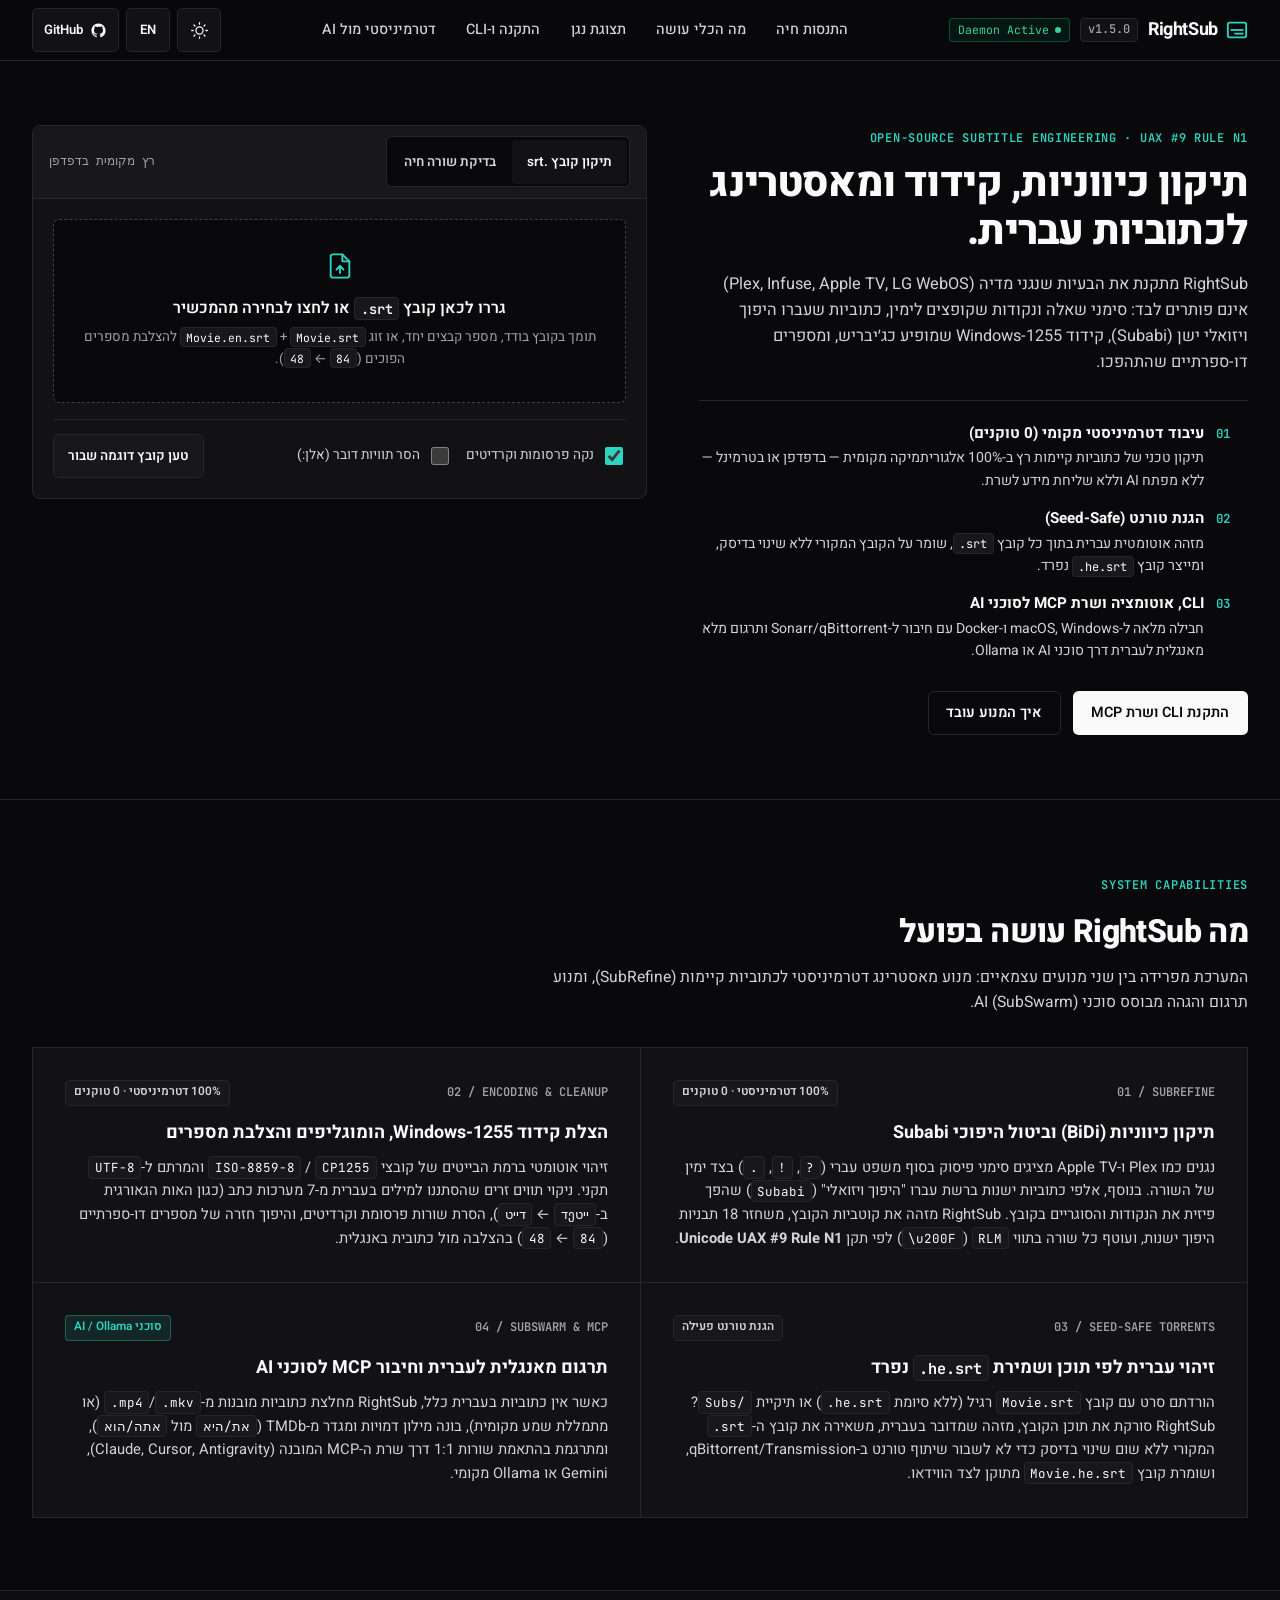
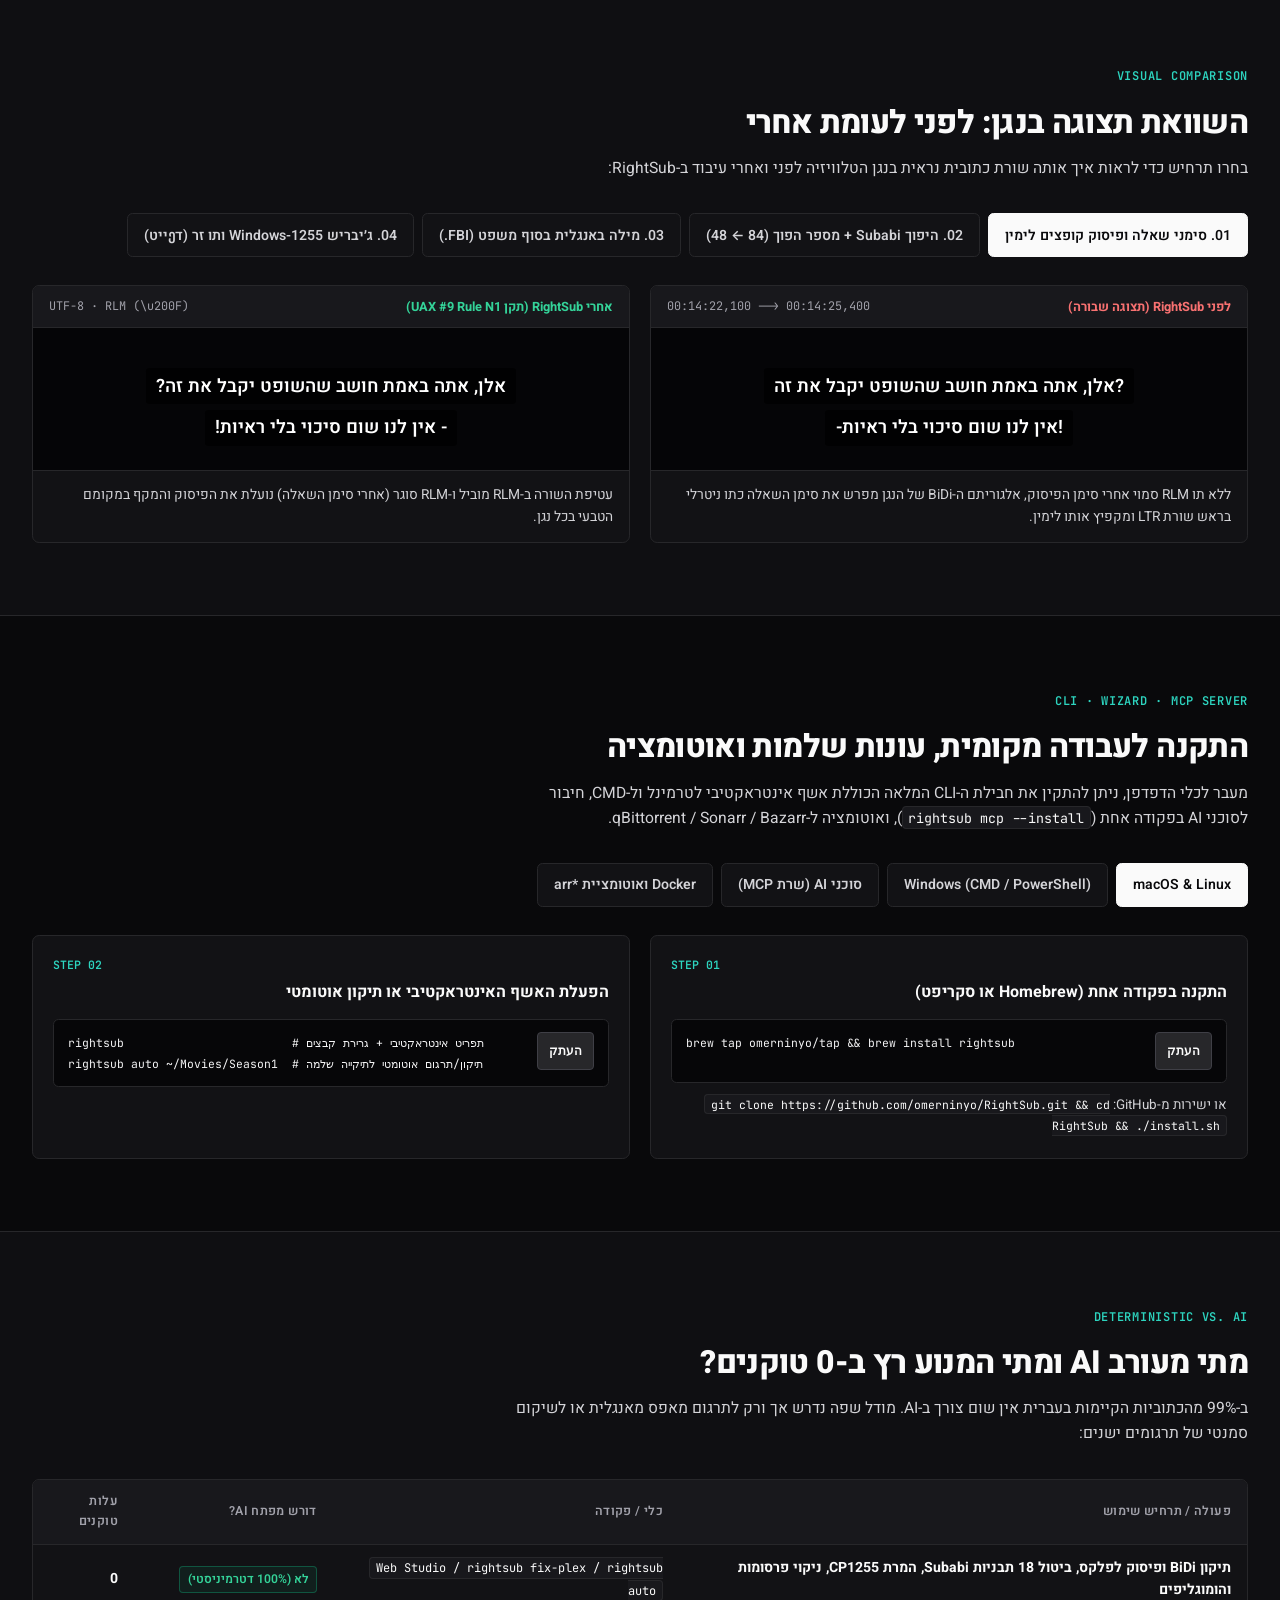
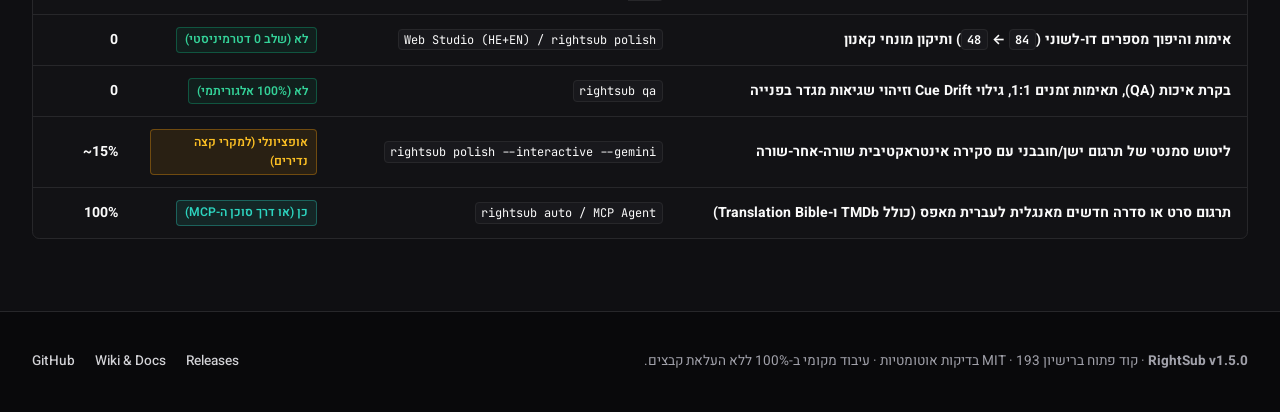
==== commit ae564960: "fix(site,subrefine): multi-agent QA/QC fixes for BiDi preview, Subabi edge cases, mobile UX, ARIA, a" ====
--- a/index.html
+++ b/index.html
@@ -5,6 +5,13 @@
   <meta name="viewport" content="width=device-width, initial-scale=1.0, viewport-fit=cover" />
   <title>RightSub — מאסטרינג, תיקון כיווניות ותרגום כתוביות בעברית</title>
   <meta name="description" content="כלי קוד פתוח לתיקון פיסוק וכיווניות (BiDi) בכתוביות עברית עבור Plex, Infuse ו-Apple TV. כולל מנוע תיקון מיידי בדפדפן, אשף CLI, הגנת טורנט (Seed-Safe) ושרת MCP מובנה." />
+  <meta name="theme-color" id="meta-theme-color" content="#09090b" />
+  <meta property="og:type" content="website" />
+  <meta property="og:title" id="og-title" content="RightSub — מאסטרינג, תיקון כיווניות ותרגום כתוביות בעברית" />
+  <meta property="og:description" id="og-desc" content="תיקון פיסוק וכיווניות (UAX #9 Rule N1), קידוד Windows-1255, הגנת טורנט ושרת MCP מובנה עבור Plex, Infuse ו-Apple TV." />
+  <meta property="og:url" content="https://omerninyo.github.io/RightSub/" />
+  <meta name="twitter:card" content="summary_large_image" />
+  <link rel="icon" type="image/svg+xml" href="data:image/svg+xml,%3Csvg xmlns='http://www.w3.org/2000/svg' viewBox='0 0 24 24' fill='none' stroke='%2314b8a6' stroke-width='2.2' stroke-linecap='square'%3E%3Crect x='2' y='4' width='20' height='16' rx='2' fill='%2309090b'/%3E%3Cline x1='6' y1='12' x2='18' y2='12'/%3E%3Cline x1='10' y1='16' x2='18' y2='16'/%3E%3C/svg%3E" />
   <link rel="preconnect" href="https://fonts.googleapis.com" />
   <link rel="preconnect" href="https://fonts.gstatic.com" crossorigin />
   <link href="https://fonts.googleapis.com/css2?family=Heebo:wght@400;500;600;700;800&family=Inter:wght@400;500;600;700&family=JetBrains+Mono:wght@400;500;600&display=swap" rel="stylesheet" />
@@ -17,7 +24,7 @@
   <header class="topbar">
     <div class="container topbar-inner">
       <div class="brand-group">
-        <a href="#" class="brand-link" aria-label="RightSub Home">
+        <a href="#" class="brand-link" aria-label="דף הבית של RightSub" data-i18n-aria="aria_home">
           <svg class="brand-icon" width="22" height="22" viewBox="0 0 24 24" fill="none" stroke="currentColor" stroke-width="2" stroke-linecap="square" aria-hidden="true">
             <rect x="2" y="4" width="20" height="16" rx="2" />
             <line x1="6" y1="12" x2="18" y2="12" />
@@ -32,7 +39,7 @@
         </span>
       </div>
 
-      <nav class="primary-nav" aria-label="Primary">
+      <nav class="primary-nav" aria-label="ניווט ראשי" data-i18n-aria="aria_nav">
         <ul>
           <li><a href="#studio" data-i18n="nav_studio">התנסות חיה</a></li>
           <li><a href="#capabilities" data-i18n="nav_capabilities">מה הכלי עושה</a></li>
@@ -43,7 +50,16 @@
       </nav>
 
       <div class="topbar-actions">
-        <button type="button" id="theme-toggle" class="icon-btn" aria-label="Toggle color theme" title="החלף ערכת נושא">
+        <button
+          type="button"
+          id="theme-toggle"
+          class="icon-btn"
+          aria-pressed="false"
+          aria-label="החלף ערכת נושא"
+          title="החלף ערכת נושא"
+          data-i18n-aria="aria_theme"
+          data-i18n-title="aria_theme"
+        >
           <svg id="theme-icon-sun" width="17" height="17" viewBox="0 0 24 24" fill="none" stroke="currentColor" stroke-width="1.8" stroke-linecap="round" stroke-linejoin="round" aria-hidden="true">
             <circle cx="12" cy="12" r="5"></circle>
             <line x1="12" y1="1" x2="12" y2="3"></line>
@@ -55,11 +71,29 @@
             <line x1="4.22" y1="19.78" x2="5.64" y2="18.36"></line>
             <line x1="18.36" y1="5.64" x2="19.78" y2="4.22"></line>
           </svg>
+          <svg id="theme-icon-moon" width="17" height="17" viewBox="0 0 24 24" fill="none" stroke="currentColor" stroke-width="1.8" stroke-linecap="round" stroke-linejoin="round" aria-hidden="true">
+            <path d="M21 12.79A9 9 0 1 1 11.21 3 7 7 0 0 0 21 12.79z"></path>
+          </svg>
         </button>
-        <button type="button" id="lang-toggle" class="lang-btn" aria-label="Switch language">
+        <button
+          type="button"
+          id="lang-toggle"
+          class="lang-btn"
+          aria-label="החלף שפה לאנגלית"
+          title="החלף שפה לאנגלית"
+          data-i18n-aria="aria_lang"
+          data-i18n-title="aria_lang"
+        >
           <span id="lang-toggle-label">EN</span>
         </button>
-        <a href="https://github.com/omerninyo/RightSub" target="_blank" rel="noopener" class="gh-link" aria-label="GitHub Repository">
+        <a
+          href="https://github.com/omerninyo/RightSub"
+          target="_blank"
+          rel="noopener"
+          class="gh-link"
+          aria-label="מאגר קוד המקור ב-GitHub"
+          data-i18n-aria="aria_gh"
+        >
           <svg width="17" height="17" viewBox="0 0 24 24" fill="currentColor" aria-hidden="true">
             <path d="M12 2C6.477 2 2 6.484 2 12.017c0 4.425 2.865 8.18 6.839 9.504.5.092.682-.217.682-.483 0-.237-.008-.868-.013-1.703-2.782.605-3.369-1.343-3.369-1.343-.454-1.158-1.11-1.466-1.11-1.466-.908-.62.069-.608.069-.608 1.003.07 1.53 1.032 1.53 1.032.892 1.53 2.341 1.088 2.91.832.092-.647.35-1.088.636-1.338-2.22-.253-4.555-1.113-4.555-4.951 0-1.093.39-1.988 1.029-2.688-.103-.253-.446-1.272.098-2.65 0 0 .84-.27 2.75 1.026A9.564 9.564 0 0112 6.844c.85.004 1.705.115 2.504.337 1.909-1.296 2.747-1.027 2.747-1.027.546 1.379.202 2.398.1 2.651.64.7 1.028 1.595 1.028 2.688 0 3.848-2.339 4.695-4.566 4.943.359.309.678.92.678 1.855 0 1.338-.012 2.419-.012 2.747 0 .268.18.58.688.482A10.019 10.019 0 0022 12.017C22 6.484 17.522 2 12 2z" />
           </svg>
@@ -114,13 +148,33 @@
         </div>
 
         <!-- Interactive Studio Workbench -->
-        <div class="workbench" aria-label="SubRefine Interactive Studio">
+        <div class="workbench" aria-label="סביבת התנסות SubRefine" data-i18n-aria="aria_workbench">
           <div class="workbench-header">
-            <div class="workbench-tabs" role="tablist" aria-label="Studio Mode">
-              <button type="button" role="tab" aria-selected="true" class="wb-tab active" data-wb-mode="file" data-i18n="wb_tab_file">
+            <div class="workbench-tabs" role="tablist" aria-label="מצב התנסות" data-i18n-aria="aria_wb_tabs">
+              <button
+                type="button"
+                role="tab"
+                id="wb-tab-file"
+                aria-selected="true"
+                aria-controls="wb-panel-file"
+                tabindex="0"
+                class="wb-tab active"
+                data-wb-mode="file"
+                data-i18n="wb_tab_file"
+              >
                 תיקון קובץ .srt
               </button>
-              <button type="button" role="tab" aria-selected="false" class="wb-tab" data-wb-mode="sandbox" data-i18n="wb_tab_sandbox">
+              <button
+                type="button"
+                role="tab"
+                id="wb-tab-sandbox"
+                aria-selected="false"
+                aria-controls="wb-panel-sandbox"
+                tabindex="-1"
+                class="wb-tab"
+                data-wb-mode="sandbox"
+                data-i18n="wb_tab_sandbox"
+              >
                 בדיקת שורה חיה
               </button>
             </div>
@@ -128,7 +182,7 @@
           </div>
 
           <!-- MODE 1: FILE DROP & DEMO -->
-          <div id="wb-panel-file" class="wb-panel active" role="tabpanel">
+          <div id="wb-panel-file" class="wb-panel active" role="tabpanel" aria-labelledby="wb-tab-file">
             <div
               id="dropzone"
               class="dropzone"
@@ -174,9 +228,9 @@
 
               <div class="diff-preview-wrapper" id="diff-preview-wrapper" hidden>
                 <div class="diff-header-row">
-                  <h3 data-i18n="diff_heading">שורות שתוקנו בקובץ (לפני לעומת אחרי)</h3>
+                  <h3 id="diff-table-heading" data-i18n="diff_heading">שורות שתוקנו בקובץ (לפני לעומת אחרי)</h3>
                 </div>
-                <div tabindex="0" role="region" aria-label="Subtitle Diff Table" class="table-container">
+                <div tabindex="0" role="region" aria-labelledby="diff-table-heading" class="table-container">
                   <table class="data-table diff-table">
                     <thead>
                       <tr>
@@ -193,26 +247,26 @@
           </div>
 
           <!-- MODE 2: LIVE LINE SANDBOX (GREAT FOR MOBILE & QUICK TESTING) -->
-          <div id="wb-panel-sandbox" class="wb-panel" role="tabpanel" hidden>
+          <div id="wb-panel-sandbox" class="wb-panel" role="tabpanel" aria-labelledby="wb-tab-sandbox" hidden>
             <div class="sandbox-presets">
               <span class="preset-label" data-i18n="sb_preset_label">דוגמאות מוכנות:</span>
-              <div class="preset-chips">
-                <button type="button" class="chip-btn active" data-sb-preset="punct" data-i18n="sb_chip_1">פיסוק קופץ</button>
-                <button type="button" class="chip-btn" data-sb-preset="subabi" data-i18n="sb_chip_2">היפוך Subabi</button>
-                <button type="button" class="chip-btn" data-sb-preset="english" data-i18n="sb_chip_3">מילה באנגלית (FBI.)</button>
-                <button type="button" class="chip-btn" data-sb-preset="homoglyph" data-i18n="sb_chip_4">תו זר (דეייט) + ראשי תיבות</button>
+              <div class="preset-chips" role="group" aria-label="דוגמאות מוכנות" data-i18n-aria="sb_preset_label">
+                <button type="button" class="chip-btn active" aria-pressed="true" data-sb-preset="punct" data-i18n="sb_chip_1">פיסוק קופץ</button>
+                <button type="button" class="chip-btn" aria-pressed="false" data-sb-preset="subabi" data-i18n="sb_chip_2">היפוך Subabi</button>
+                <button type="button" class="chip-btn" aria-pressed="false" data-sb-preset="english" data-i18n="sb_chip_3">מילה באנגלית (FBI.)</button>
+                <button type="button" class="chip-btn" aria-pressed="false" data-sb-preset="homoglyph" data-i18n="sb_chip_4">תו זר (דეייט) + ראשי תיבות</button>
               </div>
             </div>
 
             <div class="sandbox-field">
               <label for="sandbox-input" class="field-label" data-i18n="sb_input_label">הקלידו או הדביקו שורת כתובית לבדיקה:</label>
-              <textarea id="sandbox-input" class="sandbox-textarea" rows="2" dir="rtl">.שלום אלן, אתה חושב שבית המשפט של ארה"ב יקבל את זה-</textarea>
+              <textarea id="sandbox-input" class="sandbox-textarea" rows="2" dir="rtl">שלום אלן, אתה חושב שבית המשפט של ארה"ב יקבל את זה?</textarea>
             </div>
 
             <div class="sandbox-outputs">
               <div class="sb-card sb-card-broken">
                 <div class="sb-card-label" data-i18n="sb_out_broken">תצוגה שבורה בנגן (ללא RightSub)</div>
-                <div id="sb-render-before" class="sb-player-line" dir="ltr"></div>
+                <div id="sb-render-before" class="sb-player-line" dir="rtl"></div>
               </div>
               <div class="sb-card sb-card-fixed">
                 <div class="sb-card-label" data-i18n="sb_out_fixed">תצוגה מתוקנת בנגן (אחרי RightSub)</div>
@@ -248,7 +302,7 @@
             </div>
             <h3 data-i18n="cap1_title">תיקון כיווניות (BiDi) וביטול היפוכי Subabi</h3>
             <p data-i18n="cap1_desc">
-              נגנים כמו Plex ו-Apple TV מציגים סימני פיסוק בסוף משפט עברי (`?`, `!`, `.`) בצד ימין של השורה. בנוסף, אלפי כתוביות ישנות ברשת עברו "היפוך ויזואלי" (`Subabi`) שהפך פיזית את הנקודות והסוגריים בקובץ. RightSub מזהה את קוטביות הקובץ, משחזר 18 תבניות היפוך ישנות, ועוטף כל שורה בתווי `RLM` (`\u200F`) לפי תקן **Unicode UAX #9 Rule N1**.
+              נגנים כמו Plex ו-Apple TV מציגים סימני פיסוק בסוף משפט עברי (<code>?</code>, <code>!</code>, <code>.</code>) בצד ימין של השורה. בנוסף, אלפי כתוביות ישנות ברשת עברו "היפוך ויזואלי" (<code>Subabi</code>) שהפך פיזית את הנקודות והסוגריים בקובץ. RightSub מזהה את קוטביות הקובץ, משחזר 18 תבניות היפוך ישנות, ועוטף כל שורה בתווי <code>RLM</code> (<code>\u200F</code>) לפי תקן <strong>Unicode UAX #9 Rule N1</strong>.
             </p>
           </article>
 
@@ -259,7 +313,7 @@
             </div>
             <h3 data-i18n="cap2_title">הצלת קידוד Windows-1255, הומוגליפים והצלבת מספרים</h3>
             <p data-i18n="cap2_desc">
-              זיהוי אוטומטי ברמת הבייטים של קובצי `CP1255` / `ISO-8859-8` והמרתם ל-`UTF-8` תקני. ניקוי תווים זרים שהסתננו למילים בעברית מ-7 מערכות כתב (כגון האות הגאורגית ב-`דეייט` ← `דייט`), הסרת שורות פרסומת וקרדיטים, והיפוך חזרה של מספרים דו-ספרתיים (`84` ← `48`) בהצלבה מול כתובית באנגלית.
+              זיהוי אוטומטי ברמת הבייטים של קובצי <code>CP1255</code> / <code>ISO-8859-8</code> והמרתם ל-<code>UTF-8</code> תקני. ניקוי תווים זרים שהסתננו למילים בעברית מ-7 מערכות כתב (כגון האות הגאורגית ב-<code>דეייט</code> ← <code>דייט</code>), הסרת שורות פרסומת וקרדיטים, והיפוך חזרה של מספרים דו-ספרתיים (<code>84</code> ← <code>48</code>) בהצלבה מול כתובית באנגלית.
             </p>
           </article>
 
@@ -268,9 +322,9 @@
               <span class="cell-index" dir="ltr">03 / SEED-SAFE TORRENTS</span>
               <span class="cell-badge" data-i18n="badge_seedsafe">הגנת טורנט פעילה</span>
             </div>
-            <h3 data-i18n="cap3_title">זיהוי עברית לפי תוכן ושמירת `.he.srt` נפרד</h3>
+            <h3 data-i18n="cap3_title">זיהוי עברית לפי תוכן ושמירת <code>.he.srt</code> נפרד</h3>
             <p data-i18n="cap3_desc">
-              הורדתם סרט עם קובץ `Movie.srt` רגיל (ללא סיומת `.he.srt`) או תיקיית `Subs/`? RightSub סורקת את תוכן הקובץ, מזהה שמדובר בעברית, משאירה את קובץ ה-`.srt` המקורי ללא שום שינוי בדיסק כדי לא לשבור שיתוף טורנט ב-qBittorrent/Transmission, ושומרת קובץ `Movie.he.srt` מתוקן לצד הווידאו.
+              הורדתם סרט עם קובץ <code>Movie.srt</code> רגיל (ללא סיומת <code>.he.srt</code>) או תיקיית <code>Subs/</code>? RightSub סורקת את תוכן הקובץ, מזהה שמדובר בעברית, משאירה את קובץ ה-<code>.srt</code> המקורי ללא שום שינוי בדיסק כדי לא לשבור שיתוף טורנט ב-qBittorrent/Transmission, ושומרת קובץ <code>Movie.he.srt</code> מתוקן לצד הווידאו.
             </p>
           </article>
 
@@ -281,7 +335,7 @@
             </div>
             <h3 data-i18n="cap4_title">תרגום מאנגלית לעברית וחיבור MCP לסוכני AI</h3>
             <p data-i18n="cap4_desc">
-              כאשר אין כתוביות בעברית כלל, RightSub מחלצת כתוביות מובנות מ-`.mkv`/`.mp4` (או מתמללת שמע מקומית), בונה מילון דמויות ומגדר מ-TMDb (`את/היא` מול `אתה/הוא`), ומתרגמת בהתאמת שורות 1:1 דרך שרת ה-MCP המובנה (Claude, Cursor, Antigravity), Gemini או Ollama מקומי.
+              כאשר אין כתוביות בעברית כלל, RightSub מחלצת כתוביות מובנות מ-<code>.mkv</code>/<code>.mp4</code> (או מתמללת שמע מקומית), בונה מילון דמויות ומגדר מ-TMDb (<code>את/היא</code> מול <code>אתה/הוא</code>), ומתרגמת בהתאמת שורות 1:1 דרך שרת ה-MCP המובנה (Claude, Cursor, Antigravity), Gemini או Ollama מקומי.
             </p>
           </article>
         </div>
@@ -299,30 +353,70 @@
           </p>
         </div>
 
-        <div class="scenario-bar" role="tablist" aria-label="Select Subtitle Defect Scenario">
-          <button type="button" class="scenario-btn active" data-scenario="punct" data-i18n="scen_punct">
+        <div class="scenario-bar" role="tablist" aria-label="בחירת תרחיש תצוגה בנגן" data-i18n-aria="aria_scenarios">
+          <button
+            type="button"
+            role="tab"
+            id="scen-tab-punct"
+            aria-selected="true"
+            aria-controls="simulator-panel"
+            tabindex="0"
+            class="scenario-btn active"
+            data-scenario="punct"
+            data-i18n="scen_punct"
+          >
             01. סימני שאלה ופיסוק קופצים לימין
           </button>
-          <button type="button" class="scenario-btn" data-scenario="subabi" data-i18n="scen_subabi">
+          <button
+            type="button"
+            role="tab"
+            id="scen-tab-subabi"
+            aria-selected="false"
+            aria-controls="simulator-panel"
+            tabindex="-1"
+            class="scenario-btn"
+            data-scenario="subabi"
+            data-i18n="scen_subabi"
+          >
             02. היפוך Subabi + מספר הפוך (84 ← 48)
           </button>
-          <button type="button" class="scenario-btn" data-scenario="english" data-i18n="scen_english">
+          <button
+            type="button"
+            role="tab"
+            id="scen-tab-english"
+            aria-selected="false"
+            aria-controls="simulator-panel"
+            tabindex="-1"
+            class="scenario-btn"
+            data-scenario="english"
+            data-i18n="scen_english"
+          >
             03. מילה באנגלית בסוף משפט (FBI.)
           </button>
-          <button type="button" class="scenario-btn" data-scenario="cp1255" data-i18n="scen_cp1255">
+          <button
+            type="button"
+            role="tab"
+            id="scen-tab-cp1255"
+            aria-selected="false"
+            aria-controls="simulator-panel"
+            tabindex="-1"
+            class="scenario-btn"
+            data-scenario="cp1255"
+            data-i18n="scen_cp1255"
+          >
             04. ג׳יבריש Windows-1255 ותו זר (דეייט)
           </button>
         </div>
 
-        <div class="simulator-grid">
+        <div id="simulator-panel" class="simulator-grid" role="tabpanel" aria-labelledby="scen-tab-punct">
           <div class="sim-panel sim-panel-before">
             <div class="sim-panel-bar">
               <span class="sim-status sim-status-bad" data-i18n="tv_before_label">לפני RightSub (תצוגה שבורה)</span>
               <span class="sim-timecode" dir="ltr">00:14:22,100 --&gt; 00:14:25,400</span>
             </div>
             <div class="sim-viewport">
-              <div id="tv-before-line1" class="sim-caption" dir="ltr">?אלן, אתה באמת חושב שהשופט יקבל את זה</div>
-              <div id="tv-before-line2" class="sim-caption" dir="ltr">!אין לנו שום סיכוי בלי ראיות-</div>
+              <div id="tv-before-line1" class="sim-caption" dir="rtl">?אלן, אתה באמת חושב שהשופט יקבל את זה</div>
+              <div id="tv-before-line2" class="sim-caption" dir="rtl">!אין לנו שום סיכוי בלי ראיות-</div>
             </div>
             <p id="tv-before-explain" class="sim-note" data-i18n="tv_before_exp_punct">
               ללא תו RLM סמוי אחרי סימן הפיסוק, אלגוריתם ה-BiDi של הנגן מפרש את סימן השאלה כתו ניטרלי בראש שורת LTR ומקפיץ אותו לימין.
@@ -353,27 +447,67 @@
           <div class="kicker" data-i18n="inst_kicker">CLI · WIZARD · MCP SERVER</div>
           <h2 data-i18n="install_title">התקנה לעבודה מקומית, עונות שלמות ואוטומציה</h2>
           <p data-i18n="install_subtitle">
-            מעבר לכלי הדפדפן, ניתן להתקין את חבילת ה-CLI המלאה הכוללת אשף אינטראקטיבי לטרמינל ול-CMD, חיבור לסוכני AI בפקודה אחת (`rightsub mcp --install`), ואוטומציה ל-qBittorrent / Sonarr / Bazarr.
+            מעבר לכלי הדפדפן, ניתן להתקין את חבילת ה-CLI המלאה הכוללת אשף אינטראקטיבי לטרמינל ול-CMD, חיבור לסוכני AI בפקודה אחת (<code>rightsub mcp --install</code>), ואוטומציה ל-qBittorrent / Sonarr / Bazarr.
           </p>
         </div>
 
-        <div class="platform-tabs" role="tablist" aria-label="Installation Platforms">
-          <button type="button" role="tab" aria-selected="true" class="tab-btn active" data-tab="macos">
+        <div class="platform-tabs" role="tablist" aria-label="פלטפורמות התקנה" data-i18n-aria="aria_platforms">
+          <button
+            type="button"
+            role="tab"
+            id="tab-btn-macos"
+            aria-selected="true"
+            aria-controls="tab-macos"
+            tabindex="0"
+            class="tab-btn active"
+            data-tab="macos"
+            data-i18n="tab_macos"
+          >
             macOS &amp; Linux
           </button>
-          <button type="button" role="tab" aria-selected="false" class="tab-btn" data-tab="windows">
+          <button
+            type="button"
+            role="tab"
+            id="tab-btn-windows"
+            aria-selected="false"
+            aria-controls="tab-windows"
+            tabindex="-1"
+            class="tab-btn"
+            data-tab="windows"
+            data-i18n="tab_windows"
+          >
             Windows (CMD / PowerShell)
           </button>
-          <button type="button" role="tab" aria-selected="false" class="tab-btn" data-tab="mcp">
-            AI Agents (MCP Server)
-          </button>
-          <button type="button" role="tab" aria-selected="false" class="tab-btn" data-tab="docker">
-            Docker &amp; *arr Automation
+          <button
+            type="button"
+            role="tab"
+            id="tab-btn-mcp"
+            aria-selected="false"
+            aria-controls="tab-mcp"
+            tabindex="-1"
+            class="tab-btn"
+            data-tab="mcp"
+            data-i18n="tab_mcp"
+          >
+            סוכני AI (שרת MCP)
+          </button>
+          <button
+            type="button"
+            role="tab"
+            id="tab-btn-docker"
+            aria-selected="false"
+            aria-controls="tab-docker"
+            tabindex="-1"
+            class="tab-btn"
+            data-tab="docker"
+            data-i18n="tab_docker"
+          >
+            Docker ואוטומציית *arr
           </button>
         </div>
 
         <!-- TAB 1: macOS / Linux -->
-        <div class="tab-panel active" id="tab-macos" role="tabpanel">
+        <div class="tab-panel active" id="tab-macos" role="tabpanel" aria-labelledby="tab-btn-macos">
           <div class="install-grid">
             <div class="install-card">
               <div class="install-step-num" dir="ltr">STEP 01</div>
@@ -391,7 +525,7 @@
               <div class="install-step-num" dir="ltr">STEP 02</div>
               <h3 data-i18n="mac_step2_title">הפעלת האשף האינטראקטיבי או תיקון אוטומטי</h3>
               <div class="code-box" dir="ltr">
-                <pre><code id="cmd-mac-wizard">rightsub                        # תפריט אינטראקטיבי + גרירת קבצים
+                <pre><code id="cmd-mac-wizard" data-i18n="cmd_mac_wizard">rightsub                        # תפריט אינטראקטיבי + גרירת קבצים
 rightsub auto ~/Movies/Season1  # תיקון/תרגום אוטומטי לתיקייה שלמה</code></pre>
                 <button type="button" class="copy-btn" data-copy-target="cmd-mac-wizard" data-i18n="copy_btn">העתק</button>
               </div>
@@ -400,7 +534,7 @@
         </div>
 
         <!-- TAB 2: Windows -->
-        <div class="tab-panel" id="tab-windows" role="tabpanel" hidden>
+        <div class="tab-panel" id="tab-windows" role="tabpanel" aria-labelledby="tab-btn-windows" hidden>
           <div class="install-grid">
             <div class="install-card">
               <div class="install-step-num" dir="ltr">STEP 01</div>
@@ -429,7 +563,7 @@
         </div>
 
         <!-- TAB 3: AI Agents / MCP -->
-        <div class="tab-panel" id="tab-mcp" role="tabpanel" hidden>
+        <div class="tab-panel" id="tab-mcp" role="tabpanel" aria-labelledby="tab-btn-mcp" hidden>
           <div class="install-grid">
             <div class="install-card">
               <div class="install-step-num" dir="ltr">STEP 01</div>
@@ -447,8 +581,8 @@
             <div class="install-card">
               <div class="install-step-num" dir="ltr">STEP 02</div>
               <h3 data-i18n="mcp_step2_title">הנחיית הסוכן בשפה טבעית</h3>
-              <div class="code-box" dir="ltr">
-                <pre><code id="cmd-mcp-prompt">"בדוק את תיקיית המדיה ב-/Volumes/Media/Show, תקן את כתוביות העברית לפלקס במצב Seed-Safe, ואם חסר תרגום — חלץ את האנגלית ותרגם."</code></pre>
+              <div class="code-box code-box-prompt">
+                <pre><code id="cmd-mcp-prompt" data-i18n="cmd_mcp_prompt">"בדוק את תיקיית המדיה ב-&#x2066;/Volumes/Media/Show&#x2069;, תקן את כתוביות העברית לפלקס במצב Seed-Safe, ואם חסר תרגום — חלץ את האנגלית ותרגם."</code></pre>
                 <button type="button" class="copy-btn" data-copy-target="cmd-mcp-prompt" data-i18n="copy_btn">העתק</button>
               </div>
             </div>
@@ -456,7 +590,7 @@
         </div>
 
         <!-- TAB 4: Docker / Arr / qBittorrent -->
-        <div class="tab-panel" id="tab-docker" role="tabpanel" hidden>
+        <div class="tab-panel" id="tab-docker" role="tabpanel" aria-labelledby="tab-btn-docker" hidden>
           <div class="install-grid">
             <div class="install-card">
               <div class="install-step-num" dir="ltr">STEP 01</div>
@@ -489,13 +623,13 @@
       <div class="container">
         <div class="section-head">
           <div class="kicker" data-i18n="mat_kicker">DETERMINISTIC VS. AI</div>
-          <h2 data-i18n="matrix_title">מתי מעורב AI ומתי המנוע רץ ב-0 טוקנים?</h2>
+          <h2 id="matrix-heading" data-i18n="matrix_title">מתי מעורב AI ומתי המנוע רץ ב-0 טוקנים?</h2>
           <p data-i18n="matrix_subtitle">
             ב-99% מהכתוביות הקיימות בעברית אין שום צורך ב-AI. מודל שפה נדרש אך ורק לתרגום מאפס מאנגלית או לשיקום סמנטי של תרגומים ישנים:
           </p>
         </div>
 
-        <div tabindex="0" role="region" aria-label="Deterministic vs AI Comparison Table" class="table-container">
+        <div tabindex="0" role="region" aria-labelledby="matrix-heading" class="table-container">
           <table class="data-table matrix-table">
             <thead>
               <tr>
@@ -508,33 +642,33 @@
             <tbody>
               <tr>
                 <th scope="row" data-i18n="mat_row1_task">תיקון BiDi ופיסוק לפלקס, ביטול 18 תבניות Subabi, המרת CP1255, ניקוי פרסומות והומוגליפים</th>
-                <td data-label="Command"><code dir="ltr">Web Studio / rightsub fix-plex / rightsub auto</code></td>
-                <td data-label="AI Key"><span class="tag-pill tag-green" data-i18n="no_ai">לא (100% דטרמיניסטי)</span></td>
-                <td data-label="Cost"><strong dir="ltr">0</strong></td>
+                <td data-label="כלי / פקודה" data-label-i18n="mat_col_cmd"><code dir="ltr">Web Studio / rightsub fix-plex / rightsub auto</code></td>
+                <td data-label="דורש מפתח AI?" data-label-i18n="mat_col_ai"><span class="tag-pill tag-green" data-i18n="no_ai">לא (100% דטרמיניסטי)</span></td>
+                <td data-label="עלות טוקנים" data-label-i18n="mat_col_cost"><strong dir="ltr">0</strong></td>
               </tr>
               <tr>
                 <th scope="row" data-i18n="mat_row2_task">אימות והיפוך מספרים דו-לשוני (<code>84</code> ← <code>48</code>) ותיקון מונחי קאנון</th>
-                <td data-label="Command"><code dir="ltr">Web Studio (HE+EN) / rightsub polish</code></td>
-                <td data-label="AI Key"><span class="tag-pill tag-green" data-i18n="no_ai">לא (שלב 0 דטרמיניסטי)</span></td>
-                <td data-label="Cost"><strong dir="ltr">0</strong></td>
+                <td data-label="כלי / פקודה" data-label-i18n="mat_col_cmd"><code dir="ltr">Web Studio (HE+EN) / rightsub polish</code></td>
+                <td data-label="דורש מפתח AI?" data-label-i18n="mat_col_ai"><span class="tag-pill tag-green" data-i18n="no_ai_stage0">לא (שלב 0 דטרמיניסטי)</span></td>
+                <td data-label="עלות טוקנים" data-label-i18n="mat_col_cost"><strong dir="ltr">0</strong></td>
               </tr>
               <tr>
                 <th scope="row" data-i18n="mat_row3_task">בקרת איכות (QA), תאימות זמנים 1:1, גילוי Cue Drift וזיהוי שגיאות מגדר בפנייה</th>
-                <td data-label="Command"><code dir="ltr">rightsub qa</code></td>
-                <td data-label="AI Key"><span class="tag-pill tag-green" data-i18n="no_ai">לא (100% אלגוריתמי)</span></td>
-                <td data-label="Cost"><strong dir="ltr">0</strong></td>
+                <td data-label="כלי / פקודה" data-label-i18n="mat_col_cmd"><code dir="ltr">rightsub qa</code></td>
+                <td data-label="דורש מפתח AI?" data-label-i18n="mat_col_ai"><span class="tag-pill tag-green" data-i18n="no_ai_algo">לא (100% אלגוריתמי)</span></td>
+                <td data-label="עלות טוקנים" data-label-i18n="mat_col_cost"><strong dir="ltr">0</strong></td>
               </tr>
               <tr>
                 <th scope="row" data-i18n="mat_row4_task">ליטוש סמנטי של תרגום ישן/חובבני עם סקירה אינטראקטיבית שורה-אחר-שורה</th>
-                <td data-label="Command"><code dir="ltr">rightsub polish --interactive --gemini</code></td>
-                <td data-label="AI Key"><span class="tag-pill tag-amber" data-i18n="opt_ai">אופציונלי (למקרי קצה נדירים)</span></td>
-                <td data-label="Cost"><strong dir="ltr">~15%</strong></td>
+                <td data-label="כלי / פקודה" data-label-i18n="mat_col_cmd"><code dir="ltr">rightsub polish --interactive --gemini</code></td>
+                <td data-label="דורש מפתח AI?" data-label-i18n="mat_col_ai"><span class="tag-pill tag-amber" data-i18n="opt_ai">אופציונלי (למקרי קצה נדירים)</span></td>
+                <td data-label="עלות טוקנים" data-label-i18n="mat_col_cost"><strong dir="ltr">~15%</strong></td>
               </tr>
               <tr>
                 <th scope="row" data-i18n="mat_row5_task">תרגום סרט או סדרה חדשים מאנגלית לעברית מאפס (כולל TMDb ו-Translation Bible)</th>
-                <td data-label="Command"><code dir="ltr">rightsub auto / MCP Agent</code></td>
-                <td data-label="AI Key"><span class="tag-pill tag-blue" data-i18n="req_ai">כן (או דרך סוכן ה-MCP)</span></td>
-                <td data-label="Cost"><strong dir="ltr">100%</strong></td>
+                <td data-label="כלי / פקודה" data-label-i18n="mat_col_cmd"><code dir="ltr">rightsub auto / MCP Agent</code></td>
+                <td data-label="דורש מפתח AI?" data-label-i18n="mat_col_ai"><span class="tag-pill tag-blue" data-i18n="req_ai">כן (או דרך סוכן ה-MCP)</span></td>
+                <td data-label="עלות טוקנים" data-label-i18n="mat_col_cost"><strong dir="ltr">100%</strong></td>
               </tr>
             </tbody>
           </table>
--- a/styles.css
+++ b/styles.css
@@ -1,9 +1,9 @@
 /* styles.css — RightSub v1.5.0 Flat Architectural Design System
    -------------------------------------------------------------
    - Flat, geometric 1px structural borders (no AI neon gradients or heavy shadows)
-   - Dual theme: Crisp Editorial Light Mode & Pure Matte Zinc Dark Mode
+   - Dual theme: Crisp Editorial Light Mode & Pure Matte Zinc Dark Mode (WCAG AA 4.5:1+ verified)
    - Bilingual typography: Heebo (Hebrew), Inter (Latin), JetBrains Mono (Code)
-   - Mobile-first ergonomics: horizontal scroll-snap pill bars, @container stacked tables
+   - Mobile-first ergonomics: accessible mobile nav strip, >=44px touch targets, @container stacked tables
 */
 
 :root,
@@ -17,20 +17,22 @@
   --border-line: #27272a;
   --border-strong: #3f3f46;
   --text-main: #fafafa;
-  --text-body: #a1a1aa;
-  --text-muted: #71717a;
-  --accent: #14b8a6;
-  --accent-hover: #0d9488;
-  --accent-tint: rgba(20, 184, 166, 0.1);
+  --text-body: #d4d4d8;
+  --text-muted: #a1a1aa;
+  --accent: #2dd4bf;
+  --accent-hover: #14b8a6;
+  --accent-tint: rgba(45, 212, 191, 0.1);
+  --accent-border: rgba(45, 212, 191, 0.35);
   --danger-text: #f87171;
   --danger-bg: rgba(239, 68, 68, 0.08);
-  --danger-border: rgba(239, 68, 68, 0.3);
+  --danger-border: rgba(239, 68, 68, 0.35);
   --success-text: #34d399;
   --success-bg: rgba(16, 185, 129, 0.08);
-  --success-border: rgba(16, 185, 129, 0.3);
+  --success-border: rgba(16, 185, 129, 0.35);
   --amber-text: #fbbf24;
   --amber-bg: rgba(245, 158, 11, 0.1);
-  --topbar-bg: rgba(9, 9, 11, 0.88);
+  --amber-border: rgba(245, 158, 11, 0.35);
+  --topbar-bg: rgba(9, 9, 11, 0.9);
 }
 
 [data-theme="light"] {
@@ -43,20 +45,22 @@
   --border-line: #e4e4e7;
   --border-strong: #d4d4d8;
   --text-main: #09090b;
-  --text-body: #52525b;
-  --text-muted: #71717a;
-  --accent: #0d9488;
-  --accent-hover: #0f766e;
-  --accent-tint: rgba(13, 148, 136, 0.08);
-  --danger-text: #dc2626;
+  --text-body: #3f3f46;
+  --text-muted: #52525b;
+  --accent: #0f766e;
+  --accent-hover: #115e59;
+  --accent-tint: rgba(15, 118, 110, 0.08);
+  --accent-border: #99f6e4;
+  --danger-text: #b91c1c;
   --danger-bg: #fef2f2;
   --danger-border: #fecaca;
-  --success-text: #059669;
+  --success-text: #047857;
   --success-bg: #ecfdf5;
   --success-border: #a7f3d0;
-  --amber-text: #d97706;
+  --amber-text: #b45309;
   --amber-bg: #fffbeb;
-  --topbar-bg: rgba(250, 250, 250, 0.9);
+  --amber-border: #fde68a;
+  --topbar-bg: rgba(250, 250, 250, 0.92);
 }
 
 *,
@@ -97,6 +101,8 @@
   padding: 0.1rem 0.35rem;
   border-radius: 0.25rem;
   font-size: 0.85em;
+  overflow-wrap: anywhere;
+  word-break: break-word;
 }
 
 .skip-link {
@@ -160,6 +166,7 @@
   display: inline-flex;
   align-items: center;
   gap: 0.5rem;
+  min-height: 2.75rem;
   color: var(--text-main);
   text-decoration: none;
   font-weight: 700;
@@ -212,10 +219,15 @@
 }
 
 .primary-nav a {
+  display: inline-flex;
+  align-items: center;
+  min-height: 2.75rem;
+  padding-inline: 0.2rem;
   color: var(--text-body);
   text-decoration: none;
   font-size: 0.9rem;
   font-weight: 500;
+  white-space: nowrap;
   transition: color 0.15s ease;
 }
 
@@ -224,8 +236,34 @@
 }
 
 @media (max-width: 58rem) {
+  .topbar-inner {
+    flex-wrap: wrap;
+    padding-top: 0.35rem;
+    gap: 0.25rem 0.75rem;
+  }
+
   .primary-nav {
+    order: 3;
+    flex: 1 0 100%;
+    border-top: 1px solid var(--border-line);
+    overflow-x: auto;
+    scroll-snap-type: x proximity;
+    -webkit-overflow-scrolling: touch;
+    scrollbar-width: none;
+    margin-inline: -1rem;
+    padding-inline: 1rem;
+  }
+
+  .primary-nav::-webkit-scrollbar {
     display: none;
+  }
+
+  .primary-nav ul {
+    gap: 1.15rem;
+  }
+
+  .primary-nav li {
+    scroll-snap-align: start;
   }
 }
 
@@ -242,8 +280,9 @@
   align-items: center;
   justify-content: center;
   gap: 0.4rem;
-  height: 2.25rem;
-  padding-inline: 0.65rem;
+  min-height: 2.75rem;
+  min-width: 2.75rem;
+  padding-inline: 0.7rem;
   background: var(--bg-surface);
   color: var(--text-main);
   border: 1px solid var(--border-line);
@@ -260,6 +299,15 @@
 .gh-link:hover {
   border-color: var(--border-strong);
   background: var(--bg-subtle);
+}
+
+[data-theme="dark"] #theme-icon-moon,
+:root:not([data-theme="light"]) #theme-icon-moon {
+  display: none;
+}
+
+[data-theme="light"] #theme-icon-sun {
+  display: none;
 }
 
 @media (max-width: 32rem) {
@@ -286,7 +334,7 @@
   align-items: center;
   justify-content: center;
   gap: 0.45rem;
-  min-height: 2.65rem;
+  min-height: 2.75rem;
   padding: 0.55rem 1.1rem;
   font-size: 0.9rem;
   font-weight: 600;
@@ -323,8 +371,8 @@
   color: var(--text-main);
   border-color: var(--border-line);
   font-size: 0.84rem;
-  min-height: 2.35rem;
-  padding: 0.4rem 0.85rem;
+  min-height: 2.75rem;
+  padding: 0.45rem 0.9rem;
 }
 
 .btn-subtle:hover {
@@ -438,10 +486,14 @@
 }
 
 .wb-tab {
+  display: inline-flex;
+  align-items: center;
+  justify-content: center;
+  min-height: 2.75rem;
   background: transparent;
   color: var(--text-body);
   border: 0;
-  padding: 0.4rem 0.85rem;
+  padding: 0.45rem 0.95rem;
   font-size: 0.84rem;
   font-weight: 600;
   font-family: inherit;
@@ -526,14 +578,15 @@
 .check-item {
   display: inline-flex;
   align-items: center;
-  gap: 0.4rem;
+  min-height: 2.75rem;
+  gap: 0.45rem;
   cursor: pointer;
 }
 
 .check-item input {
   accent-color: var(--accent);
-  width: 1rem;
-  height: 1rem;
+  width: 1.15rem;
+  height: 1.15rem;
 }
 
 /* FILE RESULTS */
@@ -553,6 +606,31 @@
 @media (max-width: 36rem) {
   .stats-grid {
     grid-template-columns: repeat(2, 1fr);
+  }
+
+  .workbench-tabs {
+    display: flex;
+    width: 100%;
+  }
+
+  .wb-tab {
+    flex: 1 1 50%;
+  }
+
+  .wb-toolbar {
+    flex-direction: column;
+    align-items: stretch;
+  }
+
+  .wb-checks {
+    flex-direction: column;
+    align-items: flex-start;
+    gap: 0.15rem;
+  }
+
+  .wb-toolbar .btn,
+  .download-item .btn {
+    width: 100%;
   }
 }
 
@@ -597,7 +675,9 @@
 .download-meta {
   display: flex;
   flex-direction: column;
-  gap: 0.1rem;
+  gap: 0.15rem;
+  min-width: 0;
+  flex: 1 1 14rem;
 }
 
 .download-filename {
@@ -606,11 +686,15 @@
   font-weight: 600;
   direction: ltr;
   unicode-bidi: isolate;
+  overflow-wrap: anywhere;
+  word-break: break-word;
 }
 
 .download-submeta {
   font-size: 0.78rem;
   color: var(--text-muted);
+  unicode-bidi: plaintext;
+  text-align: start;
 }
 
 .diff-header-row h3 {
@@ -640,12 +724,15 @@
 }
 
 .chip-btn {
+  display: inline-flex;
+  align-items: center;
+  min-height: 2.75rem;
   background: var(--bg-page);
   color: var(--text-body);
   border: 1px solid var(--border-line);
   border-radius: 0.25rem;
-  padding: 0.3rem 0.65rem;
-  font-size: 0.8rem;
+  padding: 0.4rem 0.75rem;
+  font-size: 0.82rem;
   font-family: inherit;
   cursor: pointer;
 }
@@ -735,6 +822,7 @@
   display: flex;
   align-items: center;
   justify-content: center;
+  white-space: pre-line;
 }
 
 .sb-unicode-box {
@@ -759,6 +847,7 @@
   font-size: 0.82rem;
   color: var(--accent);
   word-break: break-all;
+  white-space: pre-line;
 }
 
 /* SECTIONS & BENTO ARCHITECTURAL GRID */
@@ -836,7 +925,7 @@
 }
 
 .cell-badge-accent {
-  border-color: var(--accent);
+  border-color: var(--accent-border);
   color: var(--accent);
   background: var(--accent-tint);
 }
@@ -878,7 +967,7 @@
   font-weight: 600;
   font-family: inherit;
   cursor: pointer;
-  min-height: 2.65rem;
+  min-height: 2.75rem;
   white-space: nowrap;
 }
 
@@ -968,7 +1057,7 @@
   border-top: 1px solid var(--border-line);
 }
 
-/* INSTALLATION CARDS */
+/* INSTALLATION CARDS & FLEX CODE BOX */
 .install-grid {
   display: grid;
   grid-template-columns: 1fr 1fr;
@@ -1003,19 +1092,24 @@
 }
 
 .code-box {
-  position: relative;
+  display: flex;
+  align-items: flex-start;
+  justify-content: space-between;
+  gap: 0.65rem;
   background: var(--bg-code);
   color: #f4f4f5;
   border: 1px solid var(--border-line);
   border-radius: 0.35rem;
-  padding: 0.85rem 4.2rem 0.85rem 0.9rem;
-  overflow-x: auto;
+  padding: 0.75rem 0.85rem;
 }
 
 .code-box pre {
   margin: 0;
   font-size: 0.84rem;
   line-height: 1.55;
+  overflow-x: auto;
+  flex: 1 1 auto;
+  min-width: 0;
 }
 
 .code-box pre code {
@@ -1025,15 +1119,30 @@
   padding: 0;
 }
 
+.code-box-prompt,
+.code-box-prompt pre,
+.code-box-prompt code {
+  direction: rtl;
+  unicode-bidi: plaintext;
+  white-space: pre-wrap;
+  word-break: break-word;
+}
+
+html[dir="ltr"] .code-box-prompt,
+html[dir="ltr"] .code-box-prompt pre,
+html[dir="ltr"] .code-box-prompt code {
+  direction: ltr;
+}
+
 .copy-btn {
-  position: absolute;
-  top: 0.5rem;
-  right: 0.5rem;
+  flex: 0 0 auto;
+  min-height: 2.35rem;
+  min-width: 3.25rem;
   background: #27272a;
   color: #fafafa;
   border: 1px solid #3f3f46;
   border-radius: 0.25rem;
-  padding: 0.25rem 0.6rem;
+  padding: 0.35rem 0.7rem;
   font-size: 0.75rem;
   font-weight: 600;
   font-family: inherit;
@@ -1042,6 +1151,12 @@
 
 .copy-btn:hover {
   border-color: var(--accent);
+}
+
+@media (pointer: coarse) {
+  .copy-btn {
+    min-height: 2.75rem;
+  }
 }
 
 .step-note {
@@ -1097,6 +1212,13 @@
   background: var(--success-bg);
 }
 
+.diff-line {
+  display: inline-block;
+  direction: rtl;
+  text-align: right;
+  unicode-bidi: isolate;
+}
+
 .tag-pill {
   display: inline-block;
   font-size: 0.76rem;
@@ -1115,11 +1237,13 @@
 .tag-amber {
   color: var(--amber-text);
   background: var(--amber-bg);
+  border-color: var(--amber-border);
 }
 
 .tag-blue {
   color: var(--accent);
   background: var(--accent-tint);
+  border-color: var(--accent-border);
 }
 
 /* Mobile Container Query for Matrix Table */
@@ -1150,19 +1274,74 @@
   }
 
   .matrix-table tbody td {
-    padding: 0.25rem 0;
+    padding: 0.35rem 0;
     border-bottom: 0;
     display: flex;
+    flex-wrap: wrap;
     align-items: center;
     justify-content: space-between;
-    gap: 0.5rem;
+    gap: 0.35rem 0.75rem;
   }
 
   .matrix-table tbody td::before {
     content: attr(data-label);
+    font-family: inherit;
+    font-weight: 600;
+    font-size: 0.78rem;
+    color: var(--text-muted);
+    flex-shrink: 0;
+  }
+}
+
+/* Mobile Container Query for Diff Table */
+@container (width < 32rem) {
+  .diff-table,
+  .diff-table thead,
+  .diff-table tbody,
+  .diff-table tr,
+  .diff-table th,
+  .diff-table td {
+    display: block;
+  }
+
+  .diff-table thead {
+    display: none;
+  }
+
+  .diff-table tbody tr {
+    border-bottom: 1px solid var(--border-line);
+    padding: 0.75rem;
+    display: grid;
+    gap: 0.4rem;
+  }
+
+  .diff-table tbody td {
+    padding: 0.45rem 0.65rem;
+    border-bottom: 0;
+    border-radius: 0.25rem;
+    display: flex;
+    flex-direction: column;
+    align-items: flex-start;
+    gap: 0.2rem;
+  }
+
+  .diff-table tbody td:first-child {
+    padding: 0;
     font-family: "JetBrains Mono", monospace;
-    font-size: 0.74rem;
+    font-size: 0.75rem;
+    font-weight: 700;
     color: var(--text-muted);
+  }
+
+  .diff-table tbody td:not(:first-child)::before {
+    content: attr(data-label);
+    font-size: 0.72rem;
+    font-weight: 700;
+    color: var(--text-muted);
+  }
+
+  .diff-table .diff-line {
+    width: 100%;
   }
 }
 
@@ -1192,6 +1371,9 @@
 }
 
 .footer-links a {
+  display: inline-flex;
+  align-items: center;
+  min-height: 2.75rem;
   color: var(--text-body);
   text-decoration: none;
   font-weight: 500;
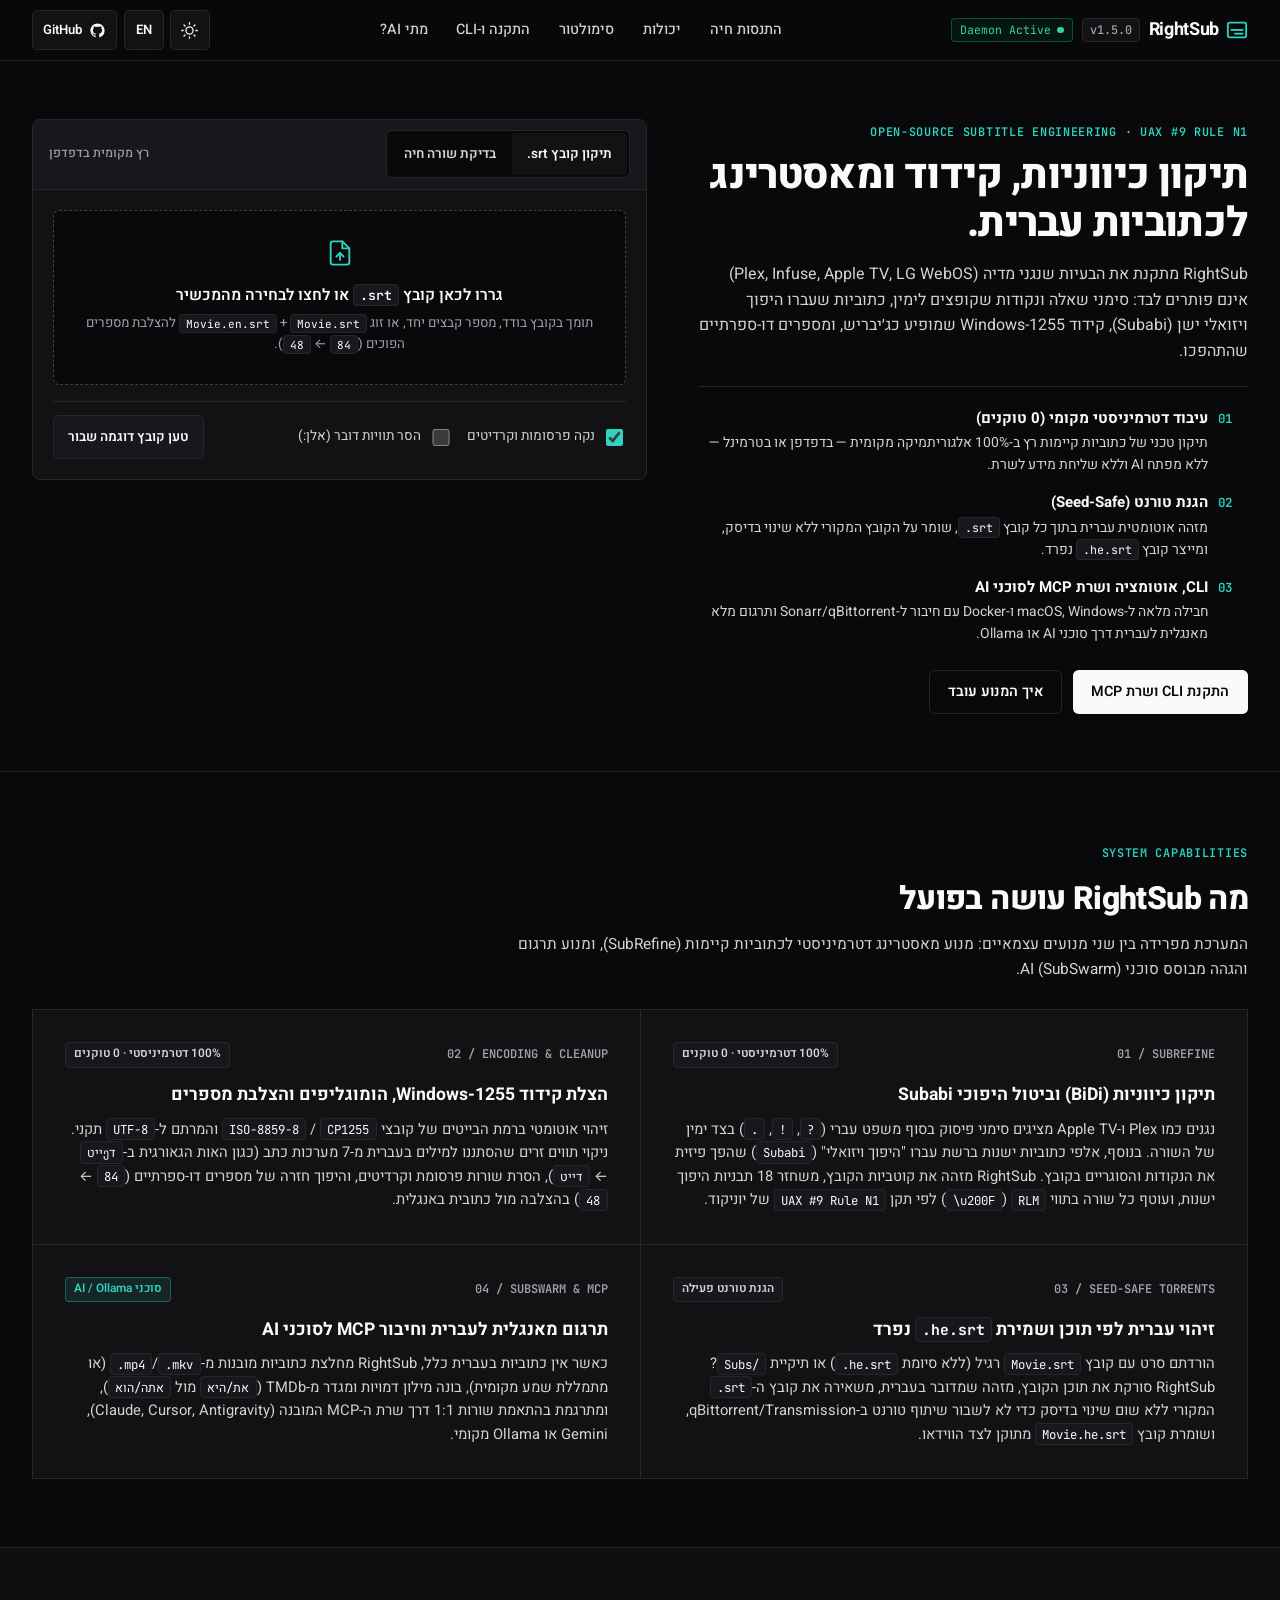
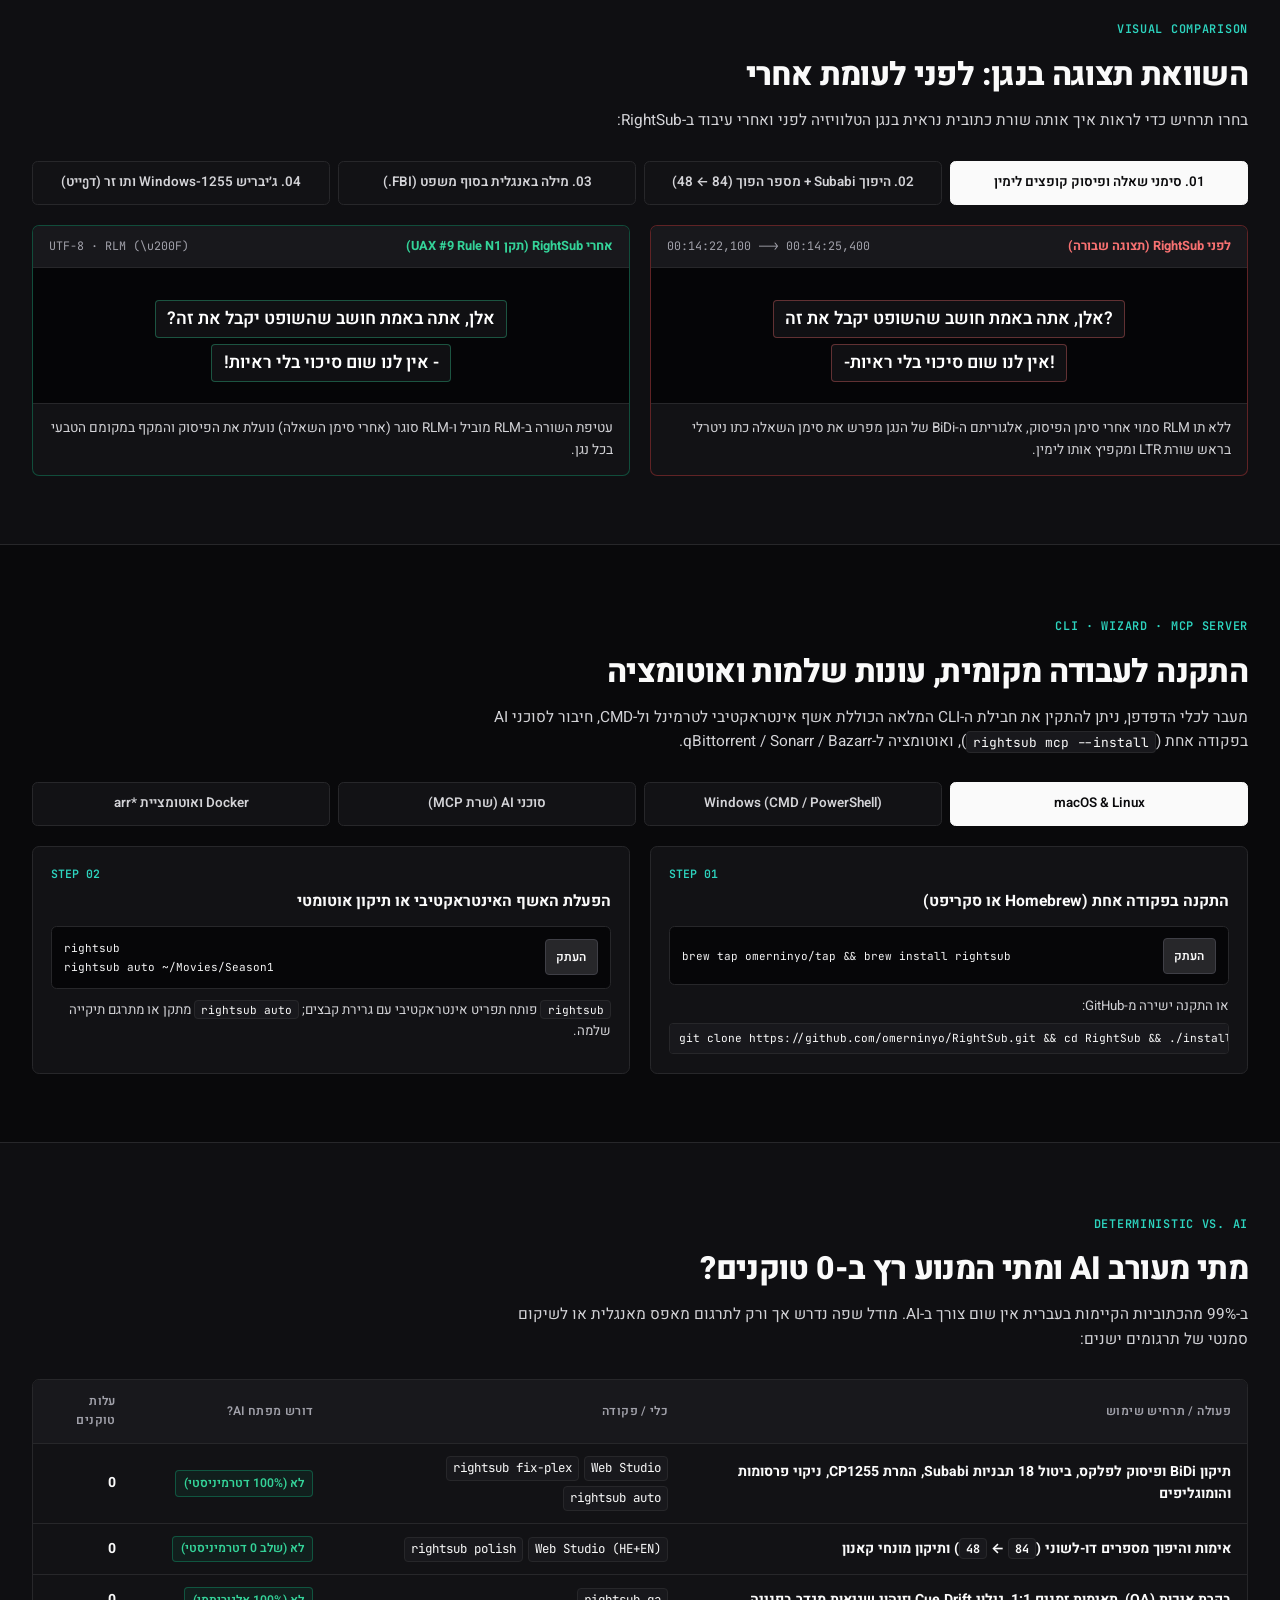
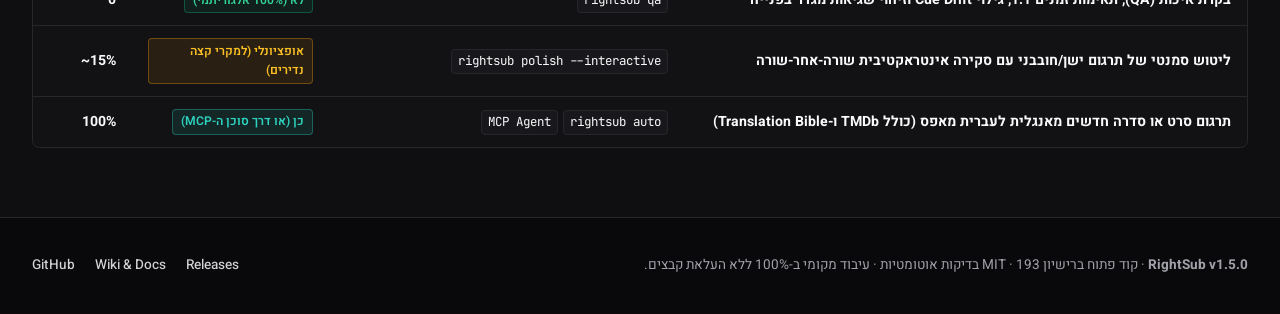
==== commit 0b39cd06: "fix(site): eliminate 603px mobile grid overflow, fix Hebrew monospace fallback and inline code BiDi" ====
--- a/index.html
+++ b/index.html
@@ -42,10 +42,10 @@
       <nav class="primary-nav" aria-label="ניווט ראשי" data-i18n-aria="aria_nav">
         <ul>
           <li><a href="#studio" data-i18n="nav_studio">התנסות חיה</a></li>
-          <li><a href="#capabilities" data-i18n="nav_capabilities">מה הכלי עושה</a></li>
-          <li><a href="#simulator" data-i18n="nav_simulator">תצוגת נגן</a></li>
+          <li><a href="#capabilities" data-i18n="nav_capabilities">יכולות</a></li>
+          <li><a href="#simulator" data-i18n="nav_simulator">סימולטור</a></li>
           <li><a href="#install" data-i18n="nav_install">התקנה ו-CLI</a></li>
-          <li><a href="#architecture" data-i18n="nav_architecture">דטרמיניסטי מול AI</a></li>
+          <li><a href="#architecture" data-i18n="nav_architecture">מתי AI?</a></li>
         </ul>
       </nav>
 
@@ -162,7 +162,7 @@
                 data-wb-mode="file"
                 data-i18n="wb_tab_file"
               >
-                תיקון קובץ .srt
+                תיקון קובץ &#x2066;.srt&#x2069;
               </button>
               <button
                 type="button"
@@ -276,7 +276,7 @@
 
             <div class="sb-unicode-box">
               <span class="sb-unicode-title" data-i18n="sb_unicode_label">מבנה תווים סמויים (Unicode Memory View):</span>
-              <code id="sb-unicode-raw" class="sb-unicode-code" dir="ltr"></code>
+              <code id="sb-unicode-raw" class="sb-unicode-code" dir="rtl"></code>
             </div>
           </div>
         </div>
@@ -302,7 +302,7 @@
             </div>
             <h3 data-i18n="cap1_title">תיקון כיווניות (BiDi) וביטול היפוכי Subabi</h3>
             <p data-i18n="cap1_desc">
-              נגנים כמו Plex ו-Apple TV מציגים סימני פיסוק בסוף משפט עברי (<code>?</code>, <code>!</code>, <code>.</code>) בצד ימין של השורה. בנוסף, אלפי כתוביות ישנות ברשת עברו "היפוך ויזואלי" (<code>Subabi</code>) שהפך פיזית את הנקודות והסוגריים בקובץ. RightSub מזהה את קוטביות הקובץ, משחזר 18 תבניות היפוך ישנות, ועוטף כל שורה בתווי <code>RLM</code> (<code>\u200F</code>) לפי תקן <strong>Unicode UAX #9 Rule N1</strong>.
+              נגנים כמו Plex ו-Apple TV מציגים סימני פיסוק בסוף משפט עברי (<code>?</code>, <code>!</code>, <code>.</code>) בצד ימין של השורה. בנוסף, אלפי כתוביות ישנות ברשת עברו "היפוך ויזואלי" (<code>Subabi</code>) שהפך פיזית את הנקודות והסוגריים בקובץ. RightSub מזהה את קוטביות הקובץ, משחזר 18 תבניות היפוך ישנות, ועוטף כל שורה בתווי <code>RLM</code> (<code>\u200F</code>) לפי תקן <code>UAX #9 Rule N1</code> של יוניקוד.
             </p>
           </article>
 
@@ -313,7 +313,7 @@
             </div>
             <h3 data-i18n="cap2_title">הצלת קידוד Windows-1255, הומוגליפים והצלבת מספרים</h3>
             <p data-i18n="cap2_desc">
-              זיהוי אוטומטי ברמת הבייטים של קובצי <code>CP1255</code> / <code>ISO-8859-8</code> והמרתם ל-<code>UTF-8</code> תקני. ניקוי תווים זרים שהסתננו למילים בעברית מ-7 מערכות כתב (כגון האות הגאורגית ב-<code>דეייט</code> ← <code>דייט</code>), הסרת שורות פרסומת וקרדיטים, והיפוך חזרה של מספרים דו-ספרתיים (<code>84</code> ← <code>48</code>) בהצלבה מול כתובית באנגלית.
+              זיהוי אוטומטי ברמת הבייטים של קובצי <code dir="ltr">CP1255</code> / <code dir="ltr">ISO-8859-8</code> והמרתם ל-<code dir="ltr">UTF-8</code> תקני. ניקוי תווים זרים שהסתננו למילים בעברית מ-7 מערכות כתב (כגון האות הגאורגית ב-<code dir="rtl">&#x202E;דეייט&#x202C;</code> ← <code dir="rtl">דייט</code>), הסרת שורות פרסומת וקרדיטים, והיפוך חזרה של מספרים דו-ספרתיים (<code dir="ltr">84</code> ← <code dir="ltr">48</code>) בהצלבה מול כתובית באנגלית.
             </p>
           </article>
 
@@ -335,7 +335,7 @@
             </div>
             <h3 data-i18n="cap4_title">תרגום מאנגלית לעברית וחיבור MCP לסוכני AI</h3>
             <p data-i18n="cap4_desc">
-              כאשר אין כתוביות בעברית כלל, RightSub מחלצת כתוביות מובנות מ-<code>.mkv</code>/<code>.mp4</code> (או מתמללת שמע מקומית), בונה מילון דמויות ומגדר מ-TMDb (<code>את/היא</code> מול <code>אתה/הוא</code>), ומתרגמת בהתאמת שורות 1:1 דרך שרת ה-MCP המובנה (Claude, Cursor, Antigravity), Gemini או Ollama מקומי.
+              כאשר אין כתוביות בעברית כלל, RightSub מחלצת כתוביות מובנות מ-<code>.mkv</code>/<code>.mp4</code> (או מתמללת שמע מקומית), בונה מילון דמויות ומגדר מ-TMDb (<code dir="rtl">את/היא</code> מול <code dir="rtl">אתה/הוא</code>), ומתרגמת בהתאמת שורות 1:1 דרך שרת ה-MCP המובנה (Claude, Cursor, Antigravity), Gemini או Ollama מקומי.
             </p>
           </article>
         </div>
@@ -517,7 +517,7 @@
                 <button type="button" class="copy-btn" data-copy-target="cmd-mac-install" data-i18n="copy_btn">העתק</button>
               </div>
               <p class="step-note" data-i18n="mac_step1_note">
-                או ישירות מ-GitHub: <code>git clone https://github.com/omerninyo/RightSub.git &amp;&amp; cd RightSub &amp;&amp; ./install.sh</code>
+                או התקנה ישירה מ-GitHub:<code class="step-note-cmd" dir="ltr">git clone https://github.com/omerninyo/RightSub.git &amp;&amp; cd RightSub &amp;&amp; ./install.sh</code>
               </p>
             </div>
 
@@ -525,10 +525,13 @@
               <div class="install-step-num" dir="ltr">STEP 02</div>
               <h3 data-i18n="mac_step2_title">הפעלת האשף האינטראקטיבי או תיקון אוטומטי</h3>
               <div class="code-box" dir="ltr">
-                <pre><code id="cmd-mac-wizard" data-i18n="cmd_mac_wizard">rightsub                        # תפריט אינטראקטיבי + גרירת קבצים
-rightsub auto ~/Movies/Season1  # תיקון/תרגום אוטומטי לתיקייה שלמה</code></pre>
+                <pre><code id="cmd-mac-wizard">rightsub
+rightsub auto ~/Movies/Season1</code></pre>
                 <button type="button" class="copy-btn" data-copy-target="cmd-mac-wizard" data-i18n="copy_btn">העתק</button>
               </div>
+              <p class="step-note" data-i18n="mac_step2_note">
+                <code dir="ltr">rightsub</code> פותח תפריט אינטראקטיבי עם גרירת קבצים; <code dir="ltr">rightsub auto</code> מתקן או מתרגם תיקייה שלמה.
+              </p>
             </div>
           </div>
         </div>
@@ -642,31 +645,31 @@
             <tbody>
               <tr>
                 <th scope="row" data-i18n="mat_row1_task">תיקון BiDi ופיסוק לפלקס, ביטול 18 תבניות Subabi, המרת CP1255, ניקוי פרסומות והומוגליפים</th>
-                <td data-label="כלי / פקודה" data-label-i18n="mat_col_cmd"><code dir="ltr">Web Studio / rightsub fix-plex / rightsub auto</code></td>
+                <td data-label="כלי / פקודה" data-label-i18n="mat_col_cmd"><div class="cmd-pills"><code dir="ltr">Web Studio</code><code dir="ltr">rightsub fix-plex</code><code dir="ltr">rightsub auto</code></div></td>
                 <td data-label="דורש מפתח AI?" data-label-i18n="mat_col_ai"><span class="tag-pill tag-green" data-i18n="no_ai">לא (100% דטרמיניסטי)</span></td>
                 <td data-label="עלות טוקנים" data-label-i18n="mat_col_cost"><strong dir="ltr">0</strong></td>
               </tr>
               <tr>
-                <th scope="row" data-i18n="mat_row2_task">אימות והיפוך מספרים דו-לשוני (<code>84</code> ← <code>48</code>) ותיקון מונחי קאנון</th>
-                <td data-label="כלי / פקודה" data-label-i18n="mat_col_cmd"><code dir="ltr">Web Studio (HE+EN) / rightsub polish</code></td>
+                <th scope="row" data-i18n="mat_row2_task">אימות והיפוך מספרים דו-לשוני (<code dir="ltr">84</code> ← <code dir="ltr">48</code>) ותיקון מונחי קאנון</th>
+                <td data-label="כלי / פקודה" data-label-i18n="mat_col_cmd"><div class="cmd-pills"><code dir="ltr">Web Studio (HE+EN)</code><code dir="ltr">rightsub polish</code></div></td>
                 <td data-label="דורש מפתח AI?" data-label-i18n="mat_col_ai"><span class="tag-pill tag-green" data-i18n="no_ai_stage0">לא (שלב 0 דטרמיניסטי)</span></td>
                 <td data-label="עלות טוקנים" data-label-i18n="mat_col_cost"><strong dir="ltr">0</strong></td>
               </tr>
               <tr>
                 <th scope="row" data-i18n="mat_row3_task">בקרת איכות (QA), תאימות זמנים 1:1, גילוי Cue Drift וזיהוי שגיאות מגדר בפנייה</th>
-                <td data-label="כלי / פקודה" data-label-i18n="mat_col_cmd"><code dir="ltr">rightsub qa</code></td>
+                <td data-label="כלי / פקודה" data-label-i18n="mat_col_cmd"><div class="cmd-pills"><code dir="ltr">rightsub qa</code></div></td>
                 <td data-label="דורש מפתח AI?" data-label-i18n="mat_col_ai"><span class="tag-pill tag-green" data-i18n="no_ai_algo">לא (100% אלגוריתמי)</span></td>
                 <td data-label="עלות טוקנים" data-label-i18n="mat_col_cost"><strong dir="ltr">0</strong></td>
               </tr>
               <tr>
                 <th scope="row" data-i18n="mat_row4_task">ליטוש סמנטי של תרגום ישן/חובבני עם סקירה אינטראקטיבית שורה-אחר-שורה</th>
-                <td data-label="כלי / פקודה" data-label-i18n="mat_col_cmd"><code dir="ltr">rightsub polish --interactive --gemini</code></td>
+                <td data-label="כלי / פקודה" data-label-i18n="mat_col_cmd"><div class="cmd-pills"><code dir="ltr">rightsub polish --interactive</code></div></td>
                 <td data-label="דורש מפתח AI?" data-label-i18n="mat_col_ai"><span class="tag-pill tag-amber" data-i18n="opt_ai">אופציונלי (למקרי קצה נדירים)</span></td>
                 <td data-label="עלות טוקנים" data-label-i18n="mat_col_cost"><strong dir="ltr">~15%</strong></td>
               </tr>
               <tr>
                 <th scope="row" data-i18n="mat_row5_task">תרגום סרט או סדרה חדשים מאנגלית לעברית מאפס (כולל TMDb ו-Translation Bible)</th>
-                <td data-label="כלי / פקודה" data-label-i18n="mat_col_cmd"><code dir="ltr">rightsub auto / MCP Agent</code></td>
+                <td data-label="כלי / פקודה" data-label-i18n="mat_col_cmd"><div class="cmd-pills"><code dir="ltr">rightsub auto</code><code dir="ltr">MCP Agent</code></div></td>
                 <td data-label="דורש מפתח AI?" data-label-i18n="mat_col_ai"><span class="tag-pill tag-blue" data-i18n="req_ai">כן (או דרך סוכן ה-MCP)</span></td>
                 <td data-label="עלות טוקנים" data-label-i18n="mat_col_cost"><strong dir="ltr">100%</strong></td>
               </tr>
--- a/styles.css
+++ b/styles.css
@@ -1,9 +1,9 @@
 /* styles.css — RightSub v1.5.0 Flat Architectural Design System
    -------------------------------------------------------------
-   - Flat, geometric 1px structural borders (no AI neon gradients or heavy shadows)
+   - Flat, geometric 1px structural borders (zero AI neon gradients or heavy shadows)
    - Dual theme: Crisp Editorial Light Mode & Pure Matte Zinc Dark Mode (WCAG AA 4.5:1+ verified)
-   - Bilingual typography: Heebo (Hebrew), Inter (Latin), JetBrains Mono (Code)
-   - Mobile-first ergonomics: accessible mobile nav strip, >=44px touch targets, @container stacked tables
+   - Bilingual typography: Heebo (Hebrew), Inter (Latin), JetBrains Mono + Heebo fallback (Code)
+   - Zero-overflow mobile architecture: minmax(0, 1fr) grids, responsive pill grids, >=44px targets
 */
 
 :root,
@@ -32,7 +32,7 @@
   --amber-text: #fbbf24;
   --amber-bg: rgba(245, 158, 11, 0.1);
   --amber-border: rgba(245, 158, 11, 0.35);
-  --topbar-bg: rgba(9, 9, 11, 0.9);
+  --topbar-bg: rgba(9, 9, 11, 0.92);
 }
 
 [data-theme="light"] {
@@ -60,7 +60,7 @@
   --amber-text: #b45309;
   --amber-bg: #fffbeb;
   --amber-border: #fde68a;
-  --topbar-bg: rgba(250, 250, 250, 0.92);
+  --topbar-bg: rgba(250, 250, 250, 0.94);
 }
 
 *,
@@ -72,6 +72,7 @@
 html {
   scroll-behavior: smooth;
   -webkit-text-size-adjust: 100%;
+  overflow-x: clip;
 }
 
 body {
@@ -81,26 +82,33 @@
   line-height: 1.6;
   background-color: var(--bg-page);
   color: var(--text-main);
-  overflow-x: hidden;
-}
-
-/* Force LTR isolation on all code, CLI snippets, and file paths */
+  overflow-x: clip;
+}
+
+/* Force LTR isolation on all code, CLI snippets, and file extensions by default */
 code,
 pre,
 .code-box,
 .sb-unicode-code {
   direction: ltr;
   unicode-bidi: isolate;
-  font-family: "JetBrains Mono", ui-monospace, SFMono-Regular, Menlo, Consolas, monospace;
+  font-family: "JetBrains Mono", "Heebo", "Inter", ui-monospace, SFMono-Regular, Menlo, Consolas, monospace;
+}
+
+/* Explicit RTL override for Hebrew inline code tokens (e.g., דეייט, את/היא) */
+code[dir="rtl"] {
+  direction: rtl;
+  unicode-bidi: isolate;
 }
 
 code {
+  unicode-bidi: isolate;
   background: var(--bg-subtle);
   color: var(--text-main);
   border: 1px solid var(--border-line);
-  padding: 0.1rem 0.35rem;
+  padding: 0.1rem 0.38rem;
   border-radius: 0.25rem;
-  font-size: 0.85em;
+  font-size: 0.84em;
   overflow-wrap: anywhere;
   word-break: break-word;
 }
@@ -159,13 +167,14 @@
 .brand-group {
   display: flex;
   align-items: center;
-  gap: 0.6rem;
+  gap: 0.55rem;
+  min-width: 0;
 }
 
 .brand-link {
   display: inline-flex;
   align-items: center;
-  gap: 0.5rem;
+  gap: 0.45rem;
   min-height: 2.75rem;
   color: var(--text-main);
   text-decoration: none;
@@ -176,43 +185,51 @@
 
 .brand-icon {
   color: var(--accent);
+  flex-shrink: 0;
 }
 
 .meta-tag {
-  font-family: "JetBrains Mono", monospace;
-  font-size: 0.75rem;
+  font-family: "JetBrains Mono", "Heebo", monospace;
+  font-size: 0.74rem;
   font-weight: 500;
   color: var(--text-muted);
   border: 1px solid var(--border-line);
   background: var(--bg-surface);
   padding: 0.1rem 0.45rem;
   border-radius: 0.25rem;
+  white-space: nowrap;
 }
 
 .daemon-tag {
   display: inline-flex;
   align-items: center;
   gap: 0.35rem;
-  font-family: "JetBrains Mono", monospace;
+  font-family: "JetBrains Mono", "Heebo", monospace;
   font-size: 0.72rem;
   color: var(--success-text);
   border: 1px solid var(--success-border);
   background: var(--success-bg);
   padding: 0.1rem 0.5rem;
   border-radius: 0.25rem;
+  white-space: nowrap;
 }
 
 .daemon-dot {
-  width: 0.4rem;
-  height: 0.4rem;
+  width: 0.42rem;
+  height: 0.42rem;
   border-radius: 50%;
   background: var(--success-text);
+  flex-shrink: 0;
+}
+
+.primary-nav {
+  min-width: 0;
 }
 
 .primary-nav ul {
   display: flex;
   align-items: center;
-  gap: 1.5rem;
+  gap: 1.4rem;
   list-style: none;
   margin: 0;
   padding: 0;
@@ -235,42 +252,11 @@
   color: var(--text-main);
 }
 
-@media (max-width: 58rem) {
-  .topbar-inner {
-    flex-wrap: wrap;
-    padding-top: 0.35rem;
-    gap: 0.25rem 0.75rem;
-  }
-
-  .primary-nav {
-    order: 3;
-    flex: 1 0 100%;
-    border-top: 1px solid var(--border-line);
-    overflow-x: auto;
-    scroll-snap-type: x proximity;
-    -webkit-overflow-scrolling: touch;
-    scrollbar-width: none;
-    margin-inline: -1rem;
-    padding-inline: 1rem;
-  }
-
-  .primary-nav::-webkit-scrollbar {
-    display: none;
-  }
-
-  .primary-nav ul {
-    gap: 1.15rem;
-  }
-
-  .primary-nav li {
-    scroll-snap-align: start;
-  }
-}
-
 .topbar-actions {
   display: flex;
   align-items: center;
-  gap: 0.45rem;
+  gap: 0.4rem;
+  flex-shrink: 0;
 }
 
 .icon-btn,
@@ -280,9 +266,9 @@
   align-items: center;
   justify-content: center;
   gap: 0.4rem;
-  min-height: 2.75rem;
-  min-width: 2.75rem;
-  padding-inline: 0.7rem;
+  min-height: 2.5rem;
+  min-width: 2.5rem;
+  padding-inline: 0.65rem;
   background: var(--bg-surface);
   color: var(--text-main);
   border: 1px solid var(--border-line);
@@ -294,6 +280,15 @@
   font-family: inherit;
 }
 
+@media (pointer: coarse) {
+  .icon-btn,
+  .lang-btn,
+  .gh-link {
+    min-height: 2.75rem;
+    min-width: 2.75rem;
+  }
+}
+
 .icon-btn:hover,
 .lang-btn:hover,
 .gh-link:hover {
@@ -310,21 +305,62 @@
   display: none;
 }
 
-@media (max-width: 32rem) {
+@media (max-width: 58rem) {
+  .topbar-inner {
+    flex-wrap: wrap;
+    padding-top: 0.3rem;
+    gap: 0.2rem 0.5rem;
+  }
+
+  .primary-nav {
+    order: 3;
+    flex: 0 0 100%;
+    width: 100%;
+    max-width: 100%;
+    border-top: 1px solid var(--border-line);
+  }
+
+  .primary-nav ul {
+    justify-content: space-between;
+    gap: 0.4rem;
+    flex-wrap: nowrap;
+    overflow-x: auto;
+    scrollbar-width: none;
+  }
+
+  .primary-nav ul::-webkit-scrollbar {
+    display: none;
+  }
+
+  .primary-nav a {
+    min-height: 2.4rem;
+    font-size: 0.79rem;
+    padding-inline: 0.15rem;
+  }
+}
+
+@media (max-width: 38rem) {
+  .meta-tag,
+  #daemon-status-text,
   .gh-text {
     display: none;
   }
+
+  .daemon-tag {
+    padding: 0.25rem;
+    border-radius: 50%;
+  }
 }
 
 /* TYPOGRAPHY & BUTTONS */
 .kicker {
-  font-family: "JetBrains Mono", monospace;
-  font-size: 0.75rem;
+  font-family: "JetBrains Mono", "Heebo", monospace;
+  font-size: 0.74rem;
   font-weight: 600;
   letter-spacing: 0.06em;
   text-transform: uppercase;
   color: var(--accent);
-  margin-bottom: 0.65rem;
+  margin-bottom: 0.6rem;
   direction: ltr;
   display: inline-block;
 }
@@ -380,55 +416,68 @@
 }
 
 /* HERO + WORKBENCH SECTION */
+.section-hero,
+.section,
+.fixer-results,
+.wb-panel {
+  scroll-margin-top: 6rem;
+}
+
 .section-hero {
-  padding-block: clamp(2rem, 5vw, 4.25rem);
+  padding-block: clamp(1.75rem, 4.5vw, 4rem);
   border-bottom: 1px solid var(--border-line);
 }
 
 .hero-layout {
   display: grid;
-  grid-template-columns: 1fr 1.12fr;
+  grid-template-columns: minmax(0, 1fr) minmax(0, 1.12fr);
   gap: clamp(1.75rem, 4vw, 3.5rem);
   align-items: start;
 }
 
+.hero-intro,
+.workbench {
+  min-width: 0;
+  max-width: 100%;
+}
+
 @media (max-width: 62rem) {
   .hero-layout {
-    grid-template-columns: 1fr;
+    grid-template-columns: minmax(0, 1fr);
   }
 }
 
 .hero-heading {
-  font-size: clamp(1.75rem, 3.2vw, 2.65rem);
+  font-size: clamp(1.65rem, 3.2vw, 2.6rem);
   font-weight: 800;
   line-height: 1.18;
   letter-spacing: -0.02em;
-  margin: 0 0 1rem;
+  margin: 0 0 0.9rem;
 }
 
 .hero-description {
-  font-size: 1.02rem;
+  font-size: 1rem;
   color: var(--text-body);
-  margin: 0 0 1.5rem;
+  margin: 0 0 1.35rem;
 }
 
 .hero-pillars {
   display: grid;
   gap: 0.85rem;
-  margin-bottom: 1.75rem;
+  margin-bottom: 1.5rem;
   border-top: 1px solid var(--border-line);
-  padding-top: 1.25rem;
+  padding-top: 1.15rem;
 }
 
 .mini-pillar {
   display: grid;
-  grid-template-columns: 2rem 1fr;
-  gap: 0.75rem;
+  grid-template-columns: 1.85rem minmax(0, 1fr);
+  gap: 0.65rem;
   align-items: baseline;
 }
 
 .mini-pillar-num {
-  font-family: "JetBrains Mono", monospace;
+  font-family: "JetBrains Mono", "Heebo", monospace;
   font-size: 0.78rem;
   font-weight: 600;
   color: var(--accent);
@@ -436,25 +485,32 @@
 
 .mini-pillar strong {
   display: block;
-  font-size: 0.95rem;
+  font-size: 0.94rem;
   margin-bottom: 0.15rem;
 }
 
 .mini-pillar p {
   margin: 0;
-  font-size: 0.88rem;
+  font-size: 0.87rem;
   color: var(--text-body);
 }
 
 .hero-actions {
   display: flex;
   flex-wrap: wrap;
-  gap: 0.75rem;
-}
-
-@media (max-width: 32rem) {
+  gap: 0.65rem;
+}
+
+@media (max-width: 34rem) {
+  .hero-actions {
+    display: grid;
+    grid-template-columns: repeat(2, minmax(0, 1fr));
+  }
+
   .hero-actions .btn {
-    flex: 1 1 auto;
+    width: 100%;
+    padding-inline: 0.6rem;
+    font-size: 0.85rem;
   }
 }
 
@@ -489,11 +545,11 @@
   display: inline-flex;
   align-items: center;
   justify-content: center;
-  min-height: 2.75rem;
+  min-height: 2.6rem;
   background: transparent;
   color: var(--text-body);
   border: 0;
-  padding: 0.45rem 0.95rem;
+  padding: 0.4rem 0.95rem;
   font-size: 0.84rem;
   font-weight: 600;
   font-family: inherit;
@@ -508,8 +564,9 @@
 }
 
 .privacy-indicator {
-  font-family: "JetBrains Mono", monospace;
-  font-size: 0.74rem;
+  font-family: "Heebo", "Inter", sans-serif;
+  font-size: 0.78rem;
+  font-weight: 500;
   color: var(--text-muted);
 }
 
@@ -517,9 +574,23 @@
   padding: 1.25rem;
 }
 
-@media (max-width: 32rem) {
+@media (max-width: 36rem) {
   .wb-panel {
     padding: 1rem;
+  }
+
+  .privacy-indicator {
+    display: none;
+  }
+
+  .workbench-tabs {
+    display: grid;
+    grid-template-columns: repeat(2, minmax(0, 1fr));
+    width: 100%;
+  }
+
+  .wb-tab {
+    width: 100%;
   }
 }
 
@@ -527,7 +598,7 @@
   border: 1px dashed var(--border-strong);
   border-radius: 0.4rem;
   background: var(--bg-page);
-  padding: 2rem 1.25rem;
+  padding: 1.75rem 1.15rem;
   text-align: center;
   cursor: pointer;
   transition: border-color 0.15s ease, background-color 0.15s ease;
@@ -541,17 +612,17 @@
 
 .dropzone-svg {
   color: var(--accent);
-  margin-bottom: 0.5rem;
+  margin-bottom: 0.45rem;
 }
 
 .dropzone-title {
-  font-size: 1rem;
+  font-size: 0.98rem;
   font-weight: 600;
   margin: 0 0 0.35rem;
 }
 
 .dropzone-sub {
-  font-size: 0.84rem;
+  font-size: 0.83rem;
   color: var(--text-muted);
   margin: 0;
 }
@@ -578,15 +649,15 @@
 .check-item {
   display: inline-flex;
   align-items: center;
-  min-height: 2.75rem;
+  min-height: 2.5rem;
   gap: 0.45rem;
   cursor: pointer;
 }
 
 .check-item input {
   accent-color: var(--accent);
-  width: 1.15rem;
-  height: 1.15rem;
+  width: 1.1rem;
+  height: 1.1rem;
 }
 
 /* FILE RESULTS */
@@ -598,23 +669,14 @@
 
 .stats-grid {
   display: grid;
-  grid-template-columns: repeat(4, 1fr);
+  grid-template-columns: repeat(4, minmax(0, 1fr));
   gap: 0.5rem;
   margin-bottom: 1rem;
 }
 
 @media (max-width: 36rem) {
   .stats-grid {
-    grid-template-columns: repeat(2, 1fr);
-  }
-
-  .workbench-tabs {
-    display: flex;
-    width: 100%;
-  }
-
-  .wb-tab {
-    flex: 1 1 50%;
+    grid-template-columns: repeat(2, minmax(0, 1fr));
   }
 
   .wb-toolbar {
@@ -625,7 +687,7 @@
   .wb-checks {
     flex-direction: column;
     align-items: flex-start;
-    gap: 0.15rem;
+    gap: 0.1rem;
   }
 
   .wb-toolbar .btn,
@@ -639,14 +701,20 @@
   border: 1px solid var(--border-line);
   border-radius: 0.35rem;
   padding: 0.65rem 0.75rem;
+  min-width: 0;
 }
 
 .stat-value {
-  font-family: "JetBrains Mono", monospace;
+  font-family: "JetBrains Mono", "Heebo", monospace;
   font-size: 1.2rem;
   font-weight: 700;
   color: var(--text-main);
   direction: ltr;
+  text-align: right;
+}
+
+html[dir="ltr"] .stat-value {
+  text-align: left;
 }
 
 .stat-label {
@@ -656,6 +724,7 @@
 
 .downloads-list {
   display: grid;
+  grid-template-columns: minmax(0, 1fr);
   gap: 0.5rem;
   margin-bottom: 1rem;
 }
@@ -670,6 +739,7 @@
   border-radius: 0.35rem;
   padding: 0.7rem 0.9rem;
   flex-wrap: wrap;
+  min-width: 0;
 }
 
 .download-meta {
@@ -677,17 +747,22 @@
   flex-direction: column;
   gap: 0.15rem;
   min-width: 0;
-  flex: 1 1 14rem;
+  flex: 1 1 12rem;
 }
 
 .download-filename {
-  font-family: "JetBrains Mono", monospace;
+  font-family: "JetBrains Mono", "Heebo", monospace;
   font-size: 0.88rem;
   font-weight: 600;
   direction: ltr;
   unicode-bidi: isolate;
+  text-align: right;
   overflow-wrap: anywhere;
   word-break: break-word;
+}
+
+html[dir="ltr"] .download-filename {
+  text-align: left;
 }
 
 .download-submeta {
@@ -718,23 +793,34 @@
 }
 
 .preset-chips {
-  display: flex;
+  display: grid;
+  grid-template-columns: repeat(2, minmax(0, 1fr));
   gap: 0.4rem;
-  flex-wrap: wrap;
+  width: 100%;
+}
+
+@media (min-width: 36rem) {
+  .preset-chips {
+    display: flex;
+    flex-wrap: wrap;
+    width: auto;
+  }
 }
 
 .chip-btn {
   display: inline-flex;
   align-items: center;
-  min-height: 2.75rem;
+  justify-content: center;
+  min-height: 2.6rem;
   background: var(--bg-page);
   color: var(--text-body);
   border: 1px solid var(--border-line);
   border-radius: 0.25rem;
-  padding: 0.4rem 0.75rem;
-  font-size: 0.82rem;
+  padding: 0.35rem 0.7rem;
+  font-size: 0.81rem;
   font-family: inherit;
   cursor: pointer;
+  text-align: center;
 }
 
 .chip-btn.active,
@@ -769,14 +855,14 @@
 
 .sandbox-outputs {
   display: grid;
-  grid-template-columns: 1fr 1fr;
+  grid-template-columns: repeat(2, minmax(0, 1fr));
   gap: 0.75rem;
   margin-bottom: 0.85rem;
 }
 
 @media (max-width: 38rem) {
   .sandbox-outputs {
-    grid-template-columns: 1fr;
+    grid-template-columns: minmax(0, 1fr);
   }
 }
 
@@ -785,6 +871,7 @@
   border-radius: 0.35rem;
   padding: 0.75rem;
   background: var(--bg-page);
+  min-width: 0;
 }
 
 .sb-card-broken {
@@ -823,6 +910,7 @@
   align-items: center;
   justify-content: center;
   white-space: pre-line;
+  overflow-wrap: anywhere;
 }
 
 .sb-unicode-box {
@@ -833,6 +921,7 @@
   display: flex;
   flex-direction: column;
   gap: 0.25rem;
+  min-width: 0;
 }
 
 .sb-unicode-title {
@@ -841,18 +930,22 @@
 }
 
 .sb-unicode-code {
+  direction: rtl;
+  unicode-bidi: isolate;
+  text-align: right;
   background: transparent;
   border: 0;
   padding: 0;
-  font-size: 0.82rem;
+  font-size: 0.84rem;
   color: var(--accent);
-  word-break: break-all;
+  overflow-wrap: anywhere;
+  word-break: break-word;
   white-space: pre-line;
 }
 
 /* SECTIONS & BENTO ARCHITECTURAL GRID */
 .section {
-  padding-block: clamp(2.5rem, 6vw, 4.5rem);
+  padding-block: clamp(2.25rem, 5.5vw, 4.25rem);
   border-bottom: 1px solid var(--border-line);
 }
 
@@ -861,12 +954,12 @@
 }
 
 .section-head {
-  max-width: 46rem;
-  margin-bottom: 2rem;
+  max-width: 48rem;
+  margin-bottom: 1.75rem;
 }
 
 .section-head h2 {
-  font-size: clamp(1.4rem, 2.5vw, 2rem);
+  font-size: clamp(1.35rem, 2.5vw, 2rem);
   font-weight: 800;
   letter-spacing: -0.02em;
   margin: 0 0 0.5rem;
@@ -875,19 +968,19 @@
 .section-head p {
   margin: 0;
   color: var(--text-body);
-  font-size: 0.98rem;
+  font-size: 0.96rem;
 }
 
 .bento-grid {
   display: grid;
-  grid-template-columns: repeat(2, 1fr);
+  grid-template-columns: repeat(2, minmax(0, 1fr));
   border-top: 1px solid var(--border-line);
   border-inline-start: 1px solid var(--border-line);
 }
 
 @media (max-width: 48rem) {
   .bento-grid {
-    grid-template-columns: 1fr;
+    grid-template-columns: minmax(0, 1fr);
   }
 }
 
@@ -896,6 +989,7 @@
   padding: clamp(1.25rem, 3vw, 2rem);
   border-inline-end: 1px solid var(--border-line);
   border-bottom: 1px solid var(--border-line);
+  min-width: 0;
 }
 
 .cell-top {
@@ -908,7 +1002,7 @@
 }
 
 .cell-index {
-  font-family: "JetBrains Mono", monospace;
+  font-family: "JetBrains Mono", "Heebo", monospace;
   font-size: 0.75rem;
   font-weight: 600;
   color: var(--text-muted);
@@ -931,7 +1025,7 @@
 }
 
 .bento-cell h3 {
-  font-size: 1.12rem;
+  font-size: 1.1rem;
   font-weight: 700;
   margin: 0 0 0.5rem;
 }
@@ -942,33 +1036,60 @@
   color: var(--text-body);
 }
 
-/* HORIZONTAL SCROLL-SNAP PILLS ON MOBILE */
+/* ARCHITECTURAL TAB GRIDS (ZERO CLIPPING ON BOTH DESKTOP & MOBILE) */
 .scenario-bar,
 .platform-tabs {
-  display: flex;
+  display: grid;
+  grid-template-columns: repeat(4, minmax(0, 1fr));
   gap: 0.5rem;
-  margin-bottom: 1.5rem;
-  overflow-x: auto;
-  scroll-snap-type: x proximity;
-  -webkit-overflow-scrolling: touch;
-  padding-bottom: 0.25rem;
+  margin-bottom: 1.25rem;
+}
+
+@media (max-width: 58rem) {
+  .scenario-bar,
+  .platform-tabs {
+    grid-template-columns: repeat(2, minmax(0, 1fr));
+  }
+}
+
+@media (max-width: 32rem) {
+  .scenario-bar {
+    grid-template-columns: minmax(0, 1fr);
+  }
 }
 
 .scenario-btn,
 .tab-btn {
-  flex: 0 0 auto;
-  scroll-snap-align: start;
+  display: inline-flex;
+  align-items: center;
+  justify-content: center;
   background: var(--bg-surface);
   color: var(--text-body);
   border: 1px solid var(--border-line);
   border-radius: 0.35rem;
-  padding: 0.6rem 1rem;
-  font-size: 0.88rem;
+  padding: 0.6rem 0.75rem;
+  font-size: 0.84rem;
   font-weight: 600;
   font-family: inherit;
   cursor: pointer;
   min-height: 2.75rem;
-  white-space: nowrap;
+  text-align: center;
+  line-height: 1.3;
+  min-width: 0;
+}
+
+@media (max-width: 32rem) {
+  .scenario-btn {
+    justify-content: flex-start;
+    text-align: start;
+    padding-inline: 0.85rem;
+  }
+}
+
+.scenario-btn:hover,
+.tab-btn:hover {
+  border-color: var(--border-strong);
+  color: var(--text-main);
 }
 
 .scenario-btn.active,
@@ -981,13 +1102,13 @@
 /* PLAYER SIMULATOR */
 .simulator-grid {
   display: grid;
-  grid-template-columns: 1fr 1fr;
+  grid-template-columns: repeat(2, minmax(0, 1fr));
   gap: 1.25rem;
 }
 
 @media (max-width: 52rem) {
   .simulator-grid {
-    grid-template-columns: 1fr;
+    grid-template-columns: minmax(0, 1fr);
   }
 }
 
@@ -996,6 +1117,15 @@
   border: 1px solid var(--border-line);
   border-radius: 0.45rem;
   overflow: hidden;
+  min-width: 0;
+}
+
+.sim-panel-before {
+  border-color: var(--danger-border);
+}
+
+.sim-panel-after {
+  border-color: var(--success-border);
 }
 
 .sim-panel-bar {
@@ -1023,15 +1153,15 @@
 }
 
 .sim-timecode {
-  font-family: "JetBrains Mono", monospace;
-  font-size: 0.74rem;
+  font-family: "JetBrains Mono", "Heebo", monospace;
+  font-size: 0.73rem;
   color: var(--text-muted);
 }
 
 .sim-viewport {
   background: #050507;
-  padding: 2.5rem 1.25rem 1.5rem;
-  min-height: 8.5rem;
+  padding: 2rem 1rem 1.35rem;
+  min-height: 7.75rem;
   display: flex;
   flex-direction: column;
   justify-content: flex-end;
@@ -1040,19 +1170,30 @@
 }
 
 .sim-caption {
-  background: rgba(0, 0, 0, 0.78);
+  background: rgba(18, 18, 22, 0.9);
+  border: 1px solid rgba(255, 255, 255, 0.08);
   color: #ffffff;
-  font-size: clamp(0.95rem, 2vw, 1.15rem);
-  font-weight: 600;
-  padding: 0.2rem 0.65rem;
-  border-radius: 0.2rem;
+  font-size: clamp(0.92rem, 1.8vw, 1.1rem);
+  font-weight: 600;
+  padding: 0.25rem 0.7rem;
+  border-radius: 0.25rem;
   text-align: center;
+  max-width: 100%;
+  overflow-wrap: anywhere;
+}
+
+.sim-panel-before .sim-caption {
+  border-color: rgba(248, 113, 113, 0.35);
+}
+
+.sim-panel-after .sim-caption {
+  border-color: rgba(52, 211, 153, 0.35);
 }
 
 .sim-note {
   margin: 0;
   padding: 0.85rem 1rem;
-  font-size: 0.86rem;
+  font-size: 0.85rem;
   color: var(--text-body);
   border-top: 1px solid var(--border-line);
 }
@@ -1060,13 +1201,13 @@
 /* INSTALLATION CARDS & FLEX CODE BOX */
 .install-grid {
   display: grid;
-  grid-template-columns: 1fr 1fr;
+  grid-template-columns: repeat(2, minmax(0, 1fr));
   gap: 1.25rem;
 }
 
 @media (max-width: 52rem) {
   .install-grid {
-    grid-template-columns: 1fr;
+    grid-template-columns: minmax(0, 1fr);
   }
 }
 
@@ -1074,42 +1215,47 @@
   background: var(--bg-surface);
   border: 1px solid var(--border-line);
   border-radius: 0.45rem;
-  padding: 1.25rem;
+  padding: 1.15rem;
+  min-width: 0;
+  max-width: 100%;
 }
 
 .install-step-num {
-  font-family: "JetBrains Mono", monospace;
+  font-family: "JetBrains Mono", "Heebo", monospace;
   font-size: 0.72rem;
   font-weight: 600;
   color: var(--accent);
-  margin-bottom: 0.35rem;
+  margin-bottom: 0.3rem;
 }
 
 .install-card h3 {
-  font-size: 1rem;
+  font-size: 0.98rem;
   font-weight: 700;
-  margin: 0 0 0.85rem;
+  margin: 0 0 0.8rem;
 }
 
 .code-box {
   display: flex;
-  align-items: flex-start;
+  align-items: center;
   justify-content: space-between;
-  gap: 0.65rem;
+  gap: 0.6rem;
   background: var(--bg-code);
   color: #f4f4f5;
   border: 1px solid var(--border-line);
   border-radius: 0.35rem;
-  padding: 0.75rem 0.85rem;
+  padding: 0.65rem 0.75rem;
+  min-width: 0;
+  max-width: 100%;
 }
 
 .code-box pre {
   margin: 0;
-  font-size: 0.84rem;
-  line-height: 1.55;
+  font-size: 0.82rem;
+  line-height: 1.5;
   overflow-x: auto;
-  flex: 1 1 auto;
+  flex: 1 1 0%;
   min-width: 0;
+  max-width: 100%;
 }
 
 .code-box pre code {
@@ -1117,35 +1263,41 @@
   color: inherit;
   border: 0;
   padding: 0;
+  white-space: pre;
+  word-break: normal;
+  overflow-wrap: normal;
 }
 
 .code-box-prompt,
 .code-box-prompt pre,
-.code-box-prompt code {
+.code-box-prompt pre code {
   direction: rtl;
   unicode-bidi: plaintext;
   white-space: pre-wrap;
   word-break: break-word;
+  overflow-wrap: anywhere;
+  font-family: "Heebo", "Inter", sans-serif;
+  font-size: 0.88rem;
 }
 
 html[dir="ltr"] .code-box-prompt,
 html[dir="ltr"] .code-box-prompt pre,
-html[dir="ltr"] .code-box-prompt code {
+html[dir="ltr"] .code-box-prompt pre code {
   direction: ltr;
 }
 
 .copy-btn {
   flex: 0 0 auto;
-  min-height: 2.35rem;
-  min-width: 3.25rem;
+  min-height: 2.25rem;
+  min-width: 3.1rem;
   background: #27272a;
   color: #fafafa;
   border: 1px solid #3f3f46;
   border-radius: 0.25rem;
-  padding: 0.35rem 0.7rem;
+  padding: 0.3rem 0.65rem;
   font-size: 0.75rem;
   font-weight: 600;
-  font-family: inherit;
+  font-family: "Heebo", "Inter", sans-serif;
   cursor: pointer;
 }
 
@@ -1155,23 +1307,37 @@
 
 @media (pointer: coarse) {
   .copy-btn {
-    min-height: 2.75rem;
+    min-height: 2.6rem;
   }
 }
 
 .step-note {
-  font-size: 0.84rem;
+  font-size: 0.83rem;
   color: var(--text-body);
-  margin: 0.75rem 0 0;
-}
-
-/* TABLES & @CONTAINER MOBILE STACKING (modern-web-guidance responsive-table) */
+  margin: 0.7rem 0 0;
+  min-width: 0;
+}
+
+.step-note-cmd {
+  display: block;
+  margin-top: 0.35rem;
+  padding: 0.35rem 0.55rem;
+  overflow-x: auto;
+  white-space: nowrap;
+  word-break: normal;
+  overflow-wrap: normal;
+  max-width: 100%;
+}
+
+/* TABLES & @CONTAINER MOBILE STACKING */
 .table-container {
   container-type: inline-size;
   overflow-x: auto;
   border: 1px solid var(--border-line);
   border-radius: 0.45rem;
   background: var(--bg-surface);
+  min-width: 0;
+  max-width: 100%;
 }
 
 .data-table {
@@ -1191,7 +1357,7 @@
 .data-table thead th {
   background: var(--bg-subtle);
   color: var(--text-muted);
-  font-size: 0.78rem;
+  font-size: 0.76rem;
   font-weight: 600;
   text-transform: uppercase;
   letter-spacing: 0.03em;
@@ -1200,6 +1366,18 @@
 .data-table tbody tr:last-child th,
 .data-table tbody tr:last-child td {
   border-bottom: 0;
+}
+
+.cmd-pills {
+  display: flex;
+  flex-wrap: wrap;
+  gap: 0.3rem;
+  align-items: center;
+}
+
+.cmd-pills code {
+  white-space: nowrap;
+  font-size: 0.78rem;
 }
 
 .diff-before {
@@ -1263,33 +1441,34 @@
 
   .matrix-table tbody tr {
     border-bottom: 1px solid var(--border-line);
-    padding: 0.85rem;
+    padding: 0.9rem;
   }
 
   .matrix-table tbody th {
-    padding: 0 0 0.5rem;
-    border-bottom: 0;
-    font-size: 0.92rem;
+    padding: 0 0 0.55rem;
+    margin-bottom: 0.45rem;
+    border-bottom: 1px solid var(--border-line);
+    font-size: 0.9rem;
+    line-height: 1.4;
     color: var(--text-main);
   }
 
   .matrix-table tbody td {
     padding: 0.35rem 0;
     border-bottom: 0;
-    display: flex;
-    flex-wrap: wrap;
+    display: grid;
+    grid-template-columns: 7.25rem minmax(0, 1fr);
     align-items: center;
-    justify-content: space-between;
-    gap: 0.35rem 0.75rem;
+    justify-items: start;
+    gap: 0.5rem;
   }
 
   .matrix-table tbody td::before {
     content: attr(data-label);
     font-family: inherit;
     font-weight: 600;
-    font-size: 0.78rem;
+    font-size: 0.76rem;
     color: var(--text-muted);
-    flex-shrink: 0;
   }
 }
 
@@ -1327,10 +1506,13 @@
 
   .diff-table tbody td:first-child {
     padding: 0;
-    font-family: "JetBrains Mono", monospace;
+    font-family: "JetBrains Mono", "Heebo", monospace;
     font-size: 0.75rem;
     font-weight: 700;
     color: var(--text-muted);
+    align-items: flex-start;
+    direction: inherit;
+    text-align: start;
   }
 
   .diff-table tbody td:not(:first-child)::before {
@@ -1373,7 +1555,7 @@
 .footer-links a {
   display: inline-flex;
   align-items: center;
-  min-height: 2.75rem;
+  min-height: 2.5rem;
   color: var(--text-body);
   text-decoration: none;
   font-weight: 500;
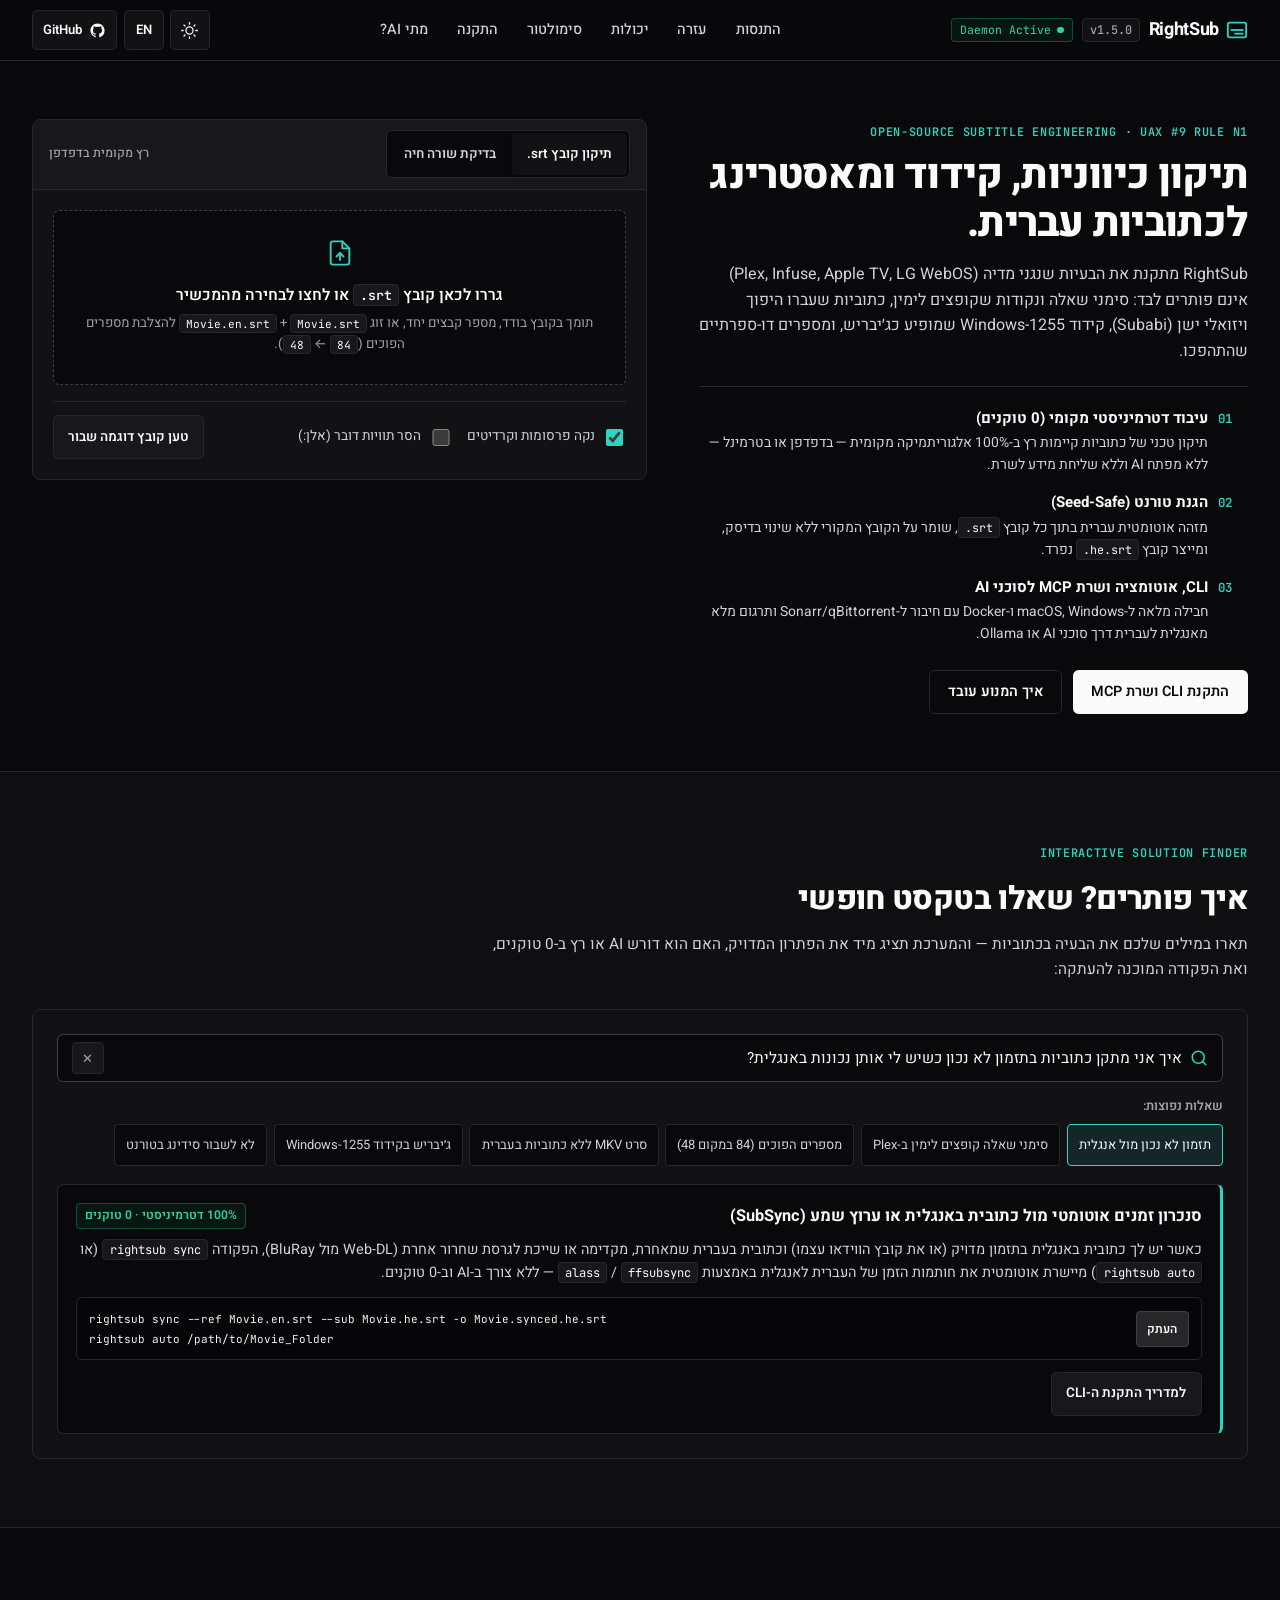
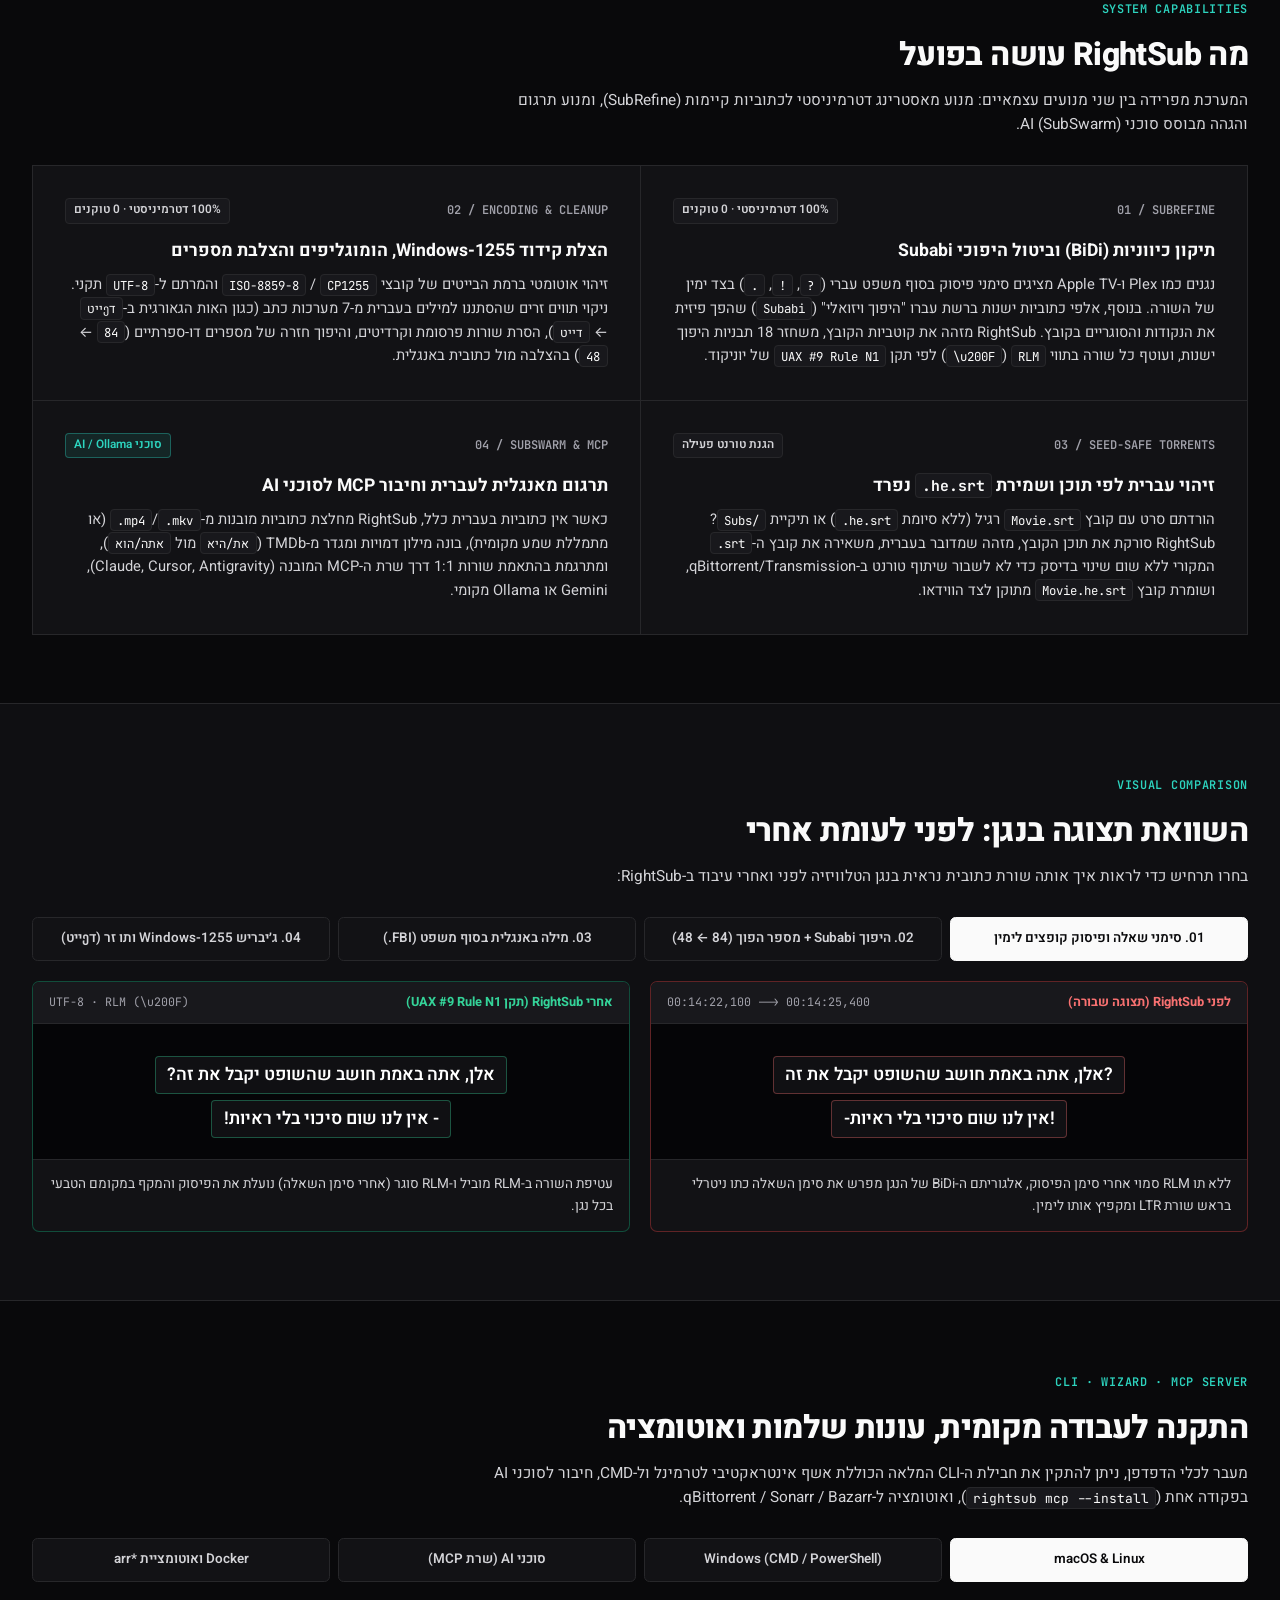
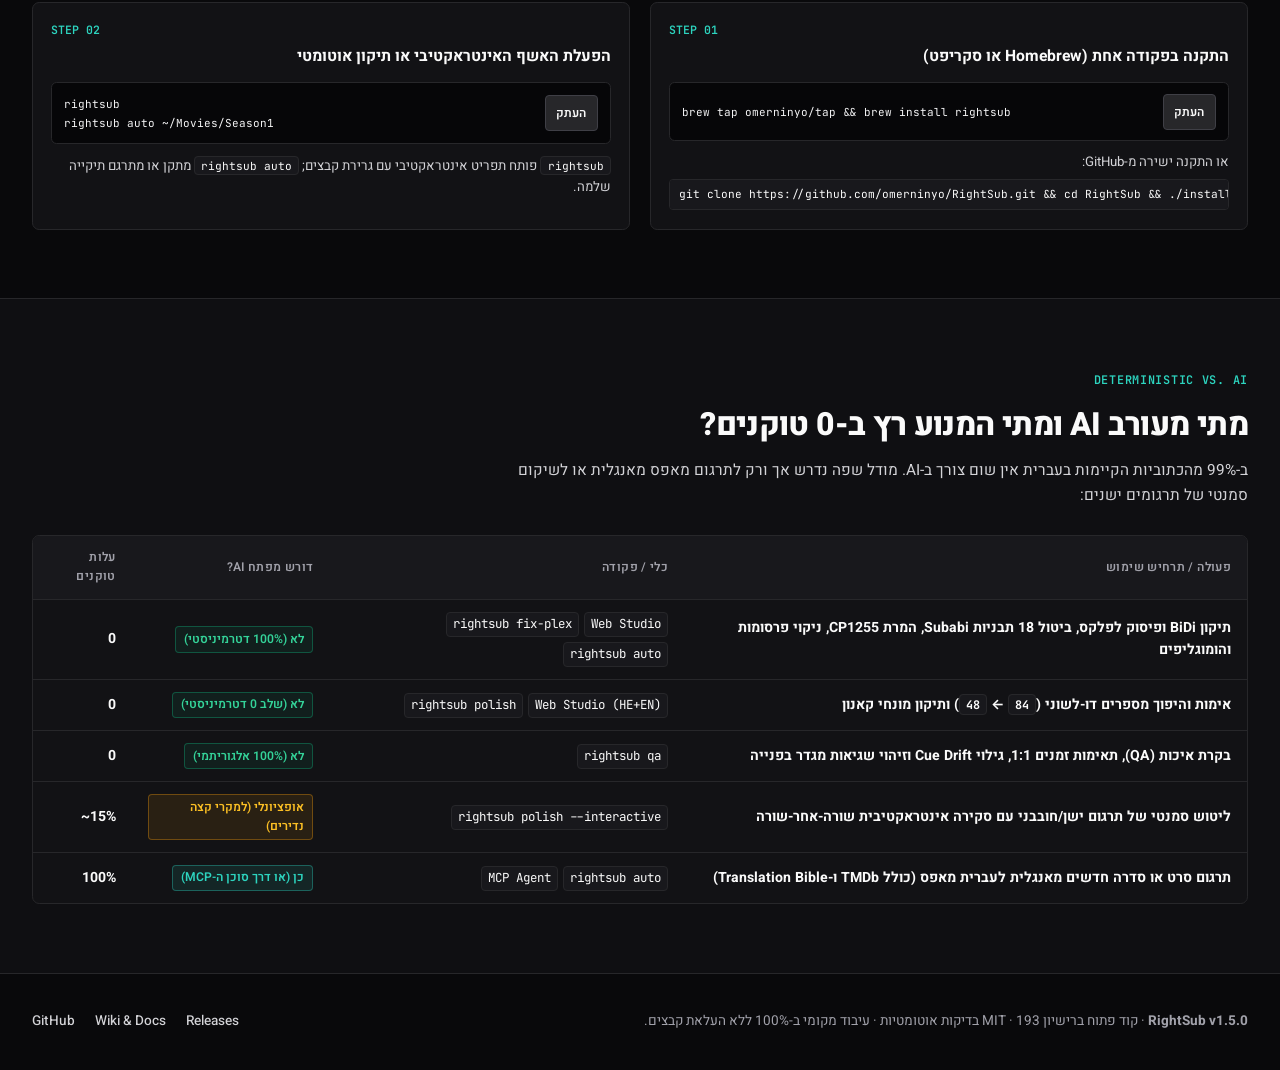
==== commit 5e3f0721: "feat(site): add interactive free-text Help & Solution Finder (#help) for natural-language subtitle t" ====
--- a/index.html
+++ b/index.html
@@ -41,10 +41,11 @@
 
       <nav class="primary-nav" aria-label="ניווט ראשי" data-i18n-aria="aria_nav">
         <ul>
-          <li><a href="#studio" data-i18n="nav_studio">התנסות חיה</a></li>
+          <li><a href="#studio" data-i18n="nav_studio">התנסות</a></li>
+          <li><a href="#help" data-i18n="nav_help">עזרה</a></li>
           <li><a href="#capabilities" data-i18n="nav_capabilities">יכולות</a></li>
           <li><a href="#simulator" data-i18n="nav_simulator">סימולטור</a></li>
-          <li><a href="#install" data-i18n="nav_install">התקנה ו-CLI</a></li>
+          <li><a href="#install" data-i18n="nav_install">התקנה</a></li>
           <li><a href="#architecture" data-i18n="nav_architecture">מתי AI?</a></li>
         </ul>
       </nav>
@@ -279,6 +280,55 @@
               <code id="sb-unicode-raw" class="sb-unicode-code" dir="rtl"></code>
             </div>
           </div>
+        </div>
+      </div>
+    </section>
+
+    <!-- FREE-TEXT INTERACTIVE HELP & SOLUTION FINDER -->
+    <section id="help" class="section section-alt">
+      <div class="container">
+        <div class="section-head">
+          <div class="kicker" data-i18n="help_kicker">INTERACTIVE SOLUTION FINDER</div>
+          <h2 data-i18n="help_title">איך פותרים? שאלו בטקסט חופשי</h2>
+          <p data-i18n="help_subtitle">
+            תארו במילים שלכם את הבעיה בכתוביות — והמערכת תציג מיד את הפתרון המדויק, האם הוא דורש AI או רץ ב-0 טוקנים, ואת הפקודה המוכנה להעתקה:
+          </p>
+        </div>
+
+        <div class="help-finder-box">
+          <div class="help-search-row">
+            <label for="help-search-input" class="sr-only" data-i18n="help_input_label">חפשו פתרון בטקסט חופשי</label>
+            <div class="help-input-wrap">
+              <svg class="help-search-icon" width="18" height="18" viewBox="0 0 24 24" fill="none" stroke="currentColor" stroke-width="2" stroke-linecap="round" stroke-linejoin="round" aria-hidden="true">
+                <circle cx="11" cy="11" r="8"></circle>
+                <line x1="21" y1="21" x2="16.65" y2="16.65"></line>
+              </svg>
+              <input
+                type="search"
+                id="help-search-input"
+                class="help-search-input"
+                autocomplete="off"
+                value="איך אני מתקן כתוביות בתזמון לא נכון כשיש לי אותן נכונות באנגלית?"
+                placeholder="למשל: איך אני מתקן כתוביות בתזמון לא נכון כשיש לי אותן נכונות באנגלית?"
+                data-i18n-placeholder="help_placeholder"
+              />
+              <button type="button" id="help-clear-btn" class="help-clear-btn" aria-label="נקה חיפוש" data-i18n-aria="help_clear_aria">✕</button>
+            </div>
+          </div>
+
+          <div class="help-quick-row">
+            <span class="help-quick-label" data-i18n="help_quick_label">שאלות נפוצות:</span>
+            <div class="help-quick-chips" role="group" aria-label="שאלות נפוצות" data-i18n-aria="help_quick_label">
+              <button type="button" class="chip-btn active" data-help-q="sync" data-i18n="help_q_sync">תזמון לא נכון מול אנגלית</button>
+              <button type="button" class="chip-btn" data-help-q="punct" data-i18n="help_q_punct">סימני שאלה קופצים לימין ב-Plex</button>
+              <button type="button" class="chip-btn" data-help-q="numbers" data-i18n="help_q_numbers">מספרים הפוכים (84 במקום 48)</button>
+              <button type="button" class="chip-btn" data-help-q="mkv" data-i18n="help_q_mkv">סרט MKV ללא כתוביות בעברית</button>
+              <button type="button" class="chip-btn" data-help-q="cp1255" data-i18n="help_q_cp1255">ג׳יבריש בקידוד Windows-1255</button>
+              <button type="button" class="chip-btn" data-help-q="torrent" data-i18n="help_q_torrent">לא לשבור סידינג בטורנט</button>
+            </div>
+          </div>
+
+          <div id="help-results-area" class="help-results-area" aria-live="polite"></div>
         </div>
       </div>
     </section>
--- a/styles.css
+++ b/styles.css
@@ -943,6 +943,167 @@
   white-space: pre-line;
 }
 
+/* FREE-TEXT INTERACTIVE HELP & SOLUTION FINDER */
+.sr-only {
+  position: absolute;
+  width: 1px;
+  height: 1px;
+  padding: 0;
+  margin: -1px;
+  overflow: hidden;
+  clip: rect(0, 0, 0, 0);
+  white-space: nowrap;
+  border: 0;
+}
+
+.help-finder-box {
+  background: var(--bg-surface);
+  border: 1px solid var(--border-line);
+  border-radius: 0.5rem;
+  padding: clamp(1rem, 2.5vw, 1.5rem);
+  min-width: 0;
+  max-width: 100%;
+}
+
+.help-search-row {
+  margin-bottom: 0.85rem;
+}
+
+.help-input-wrap {
+  position: relative;
+  display: flex;
+  align-items: center;
+  background: var(--bg-page);
+  border: 1px solid var(--border-strong);
+  border-radius: 0.4rem;
+  padding-inline: 0.85rem;
+  transition: border-color 0.15s ease;
+}
+
+.help-input-wrap:focus-within {
+  border-color: var(--accent);
+}
+
+.help-search-icon {
+  color: var(--accent);
+  flex-shrink: 0;
+}
+
+.help-search-input {
+  flex: 1 1 0%;
+  min-width: 0;
+  background: transparent;
+  color: var(--text-main);
+  border: 0;
+  padding: 0.75rem 0.55rem;
+  font-family: inherit;
+  font-size: clamp(0.84rem, 2.2vw, 0.96rem);
+  outline: none;
+}
+
+.help-search-input::-webkit-search-cancel-button {
+  display: none;
+}
+
+.help-clear-btn {
+  flex-shrink: 0;
+  background: var(--bg-subtle);
+  color: var(--text-muted);
+  border: 1px solid var(--border-line);
+  border-radius: 0.25rem;
+  min-width: 2rem;
+  min-height: 2rem;
+  font-size: 0.8rem;
+  cursor: pointer;
+  display: inline-flex;
+  align-items: center;
+  justify-content: center;
+}
+
+.help-clear-btn:hover {
+  color: var(--text-main);
+  border-color: var(--border-strong);
+}
+
+.help-quick-row {
+  display: flex;
+  align-items: center;
+  gap: 0.5rem;
+  flex-wrap: wrap;
+  margin-bottom: 1.15rem;
+}
+
+.help-quick-label {
+  font-size: 0.8rem;
+  color: var(--text-muted);
+  font-weight: 600;
+}
+
+.help-quick-chips {
+  display: flex;
+  flex-wrap: wrap;
+  gap: 0.4rem;
+}
+
+@media (max-width: 38rem) {
+  .help-quick-chips {
+    display: grid;
+    grid-template-columns: repeat(2, minmax(0, 1fr));
+    width: 100%;
+  }
+}
+
+.help-results-area {
+  display: grid;
+  grid-template-columns: minmax(0, 1fr);
+  gap: 0.85rem;
+}
+
+.help-card {
+  background: var(--bg-page);
+  border: 1px solid var(--border-line);
+  border-inline-start: 3px solid var(--accent);
+  border-radius: 0.4rem;
+  padding: 1.1rem 1.15rem;
+  min-width: 0;
+  max-width: 100%;
+}
+
+.help-card-secondary {
+  border-inline-start-color: var(--border-strong);
+  opacity: 0.94;
+}
+
+.help-card-header {
+  display: flex;
+  align-items: center;
+  justify-content: space-between;
+  gap: 0.6rem;
+  flex-wrap: wrap;
+  margin-bottom: 0.55rem;
+}
+
+.help-card-title {
+  font-size: 1.02rem;
+  font-weight: 700;
+  margin: 0;
+  color: var(--text-main);
+}
+
+.help-card-desc {
+  margin: 0 0 0.85rem;
+  font-size: 0.9rem;
+  color: var(--text-body);
+}
+
+.help-card-actions {
+  display: flex;
+  align-items: center;
+  gap: 0.6rem;
+  flex-wrap: wrap;
+  margin-top: 0.75rem;
+}
+
 /* SECTIONS & BENTO ARCHITECTURAL GRID */
 .section {
   padding-block: clamp(2.25rem, 5.5vw, 4.25rem);
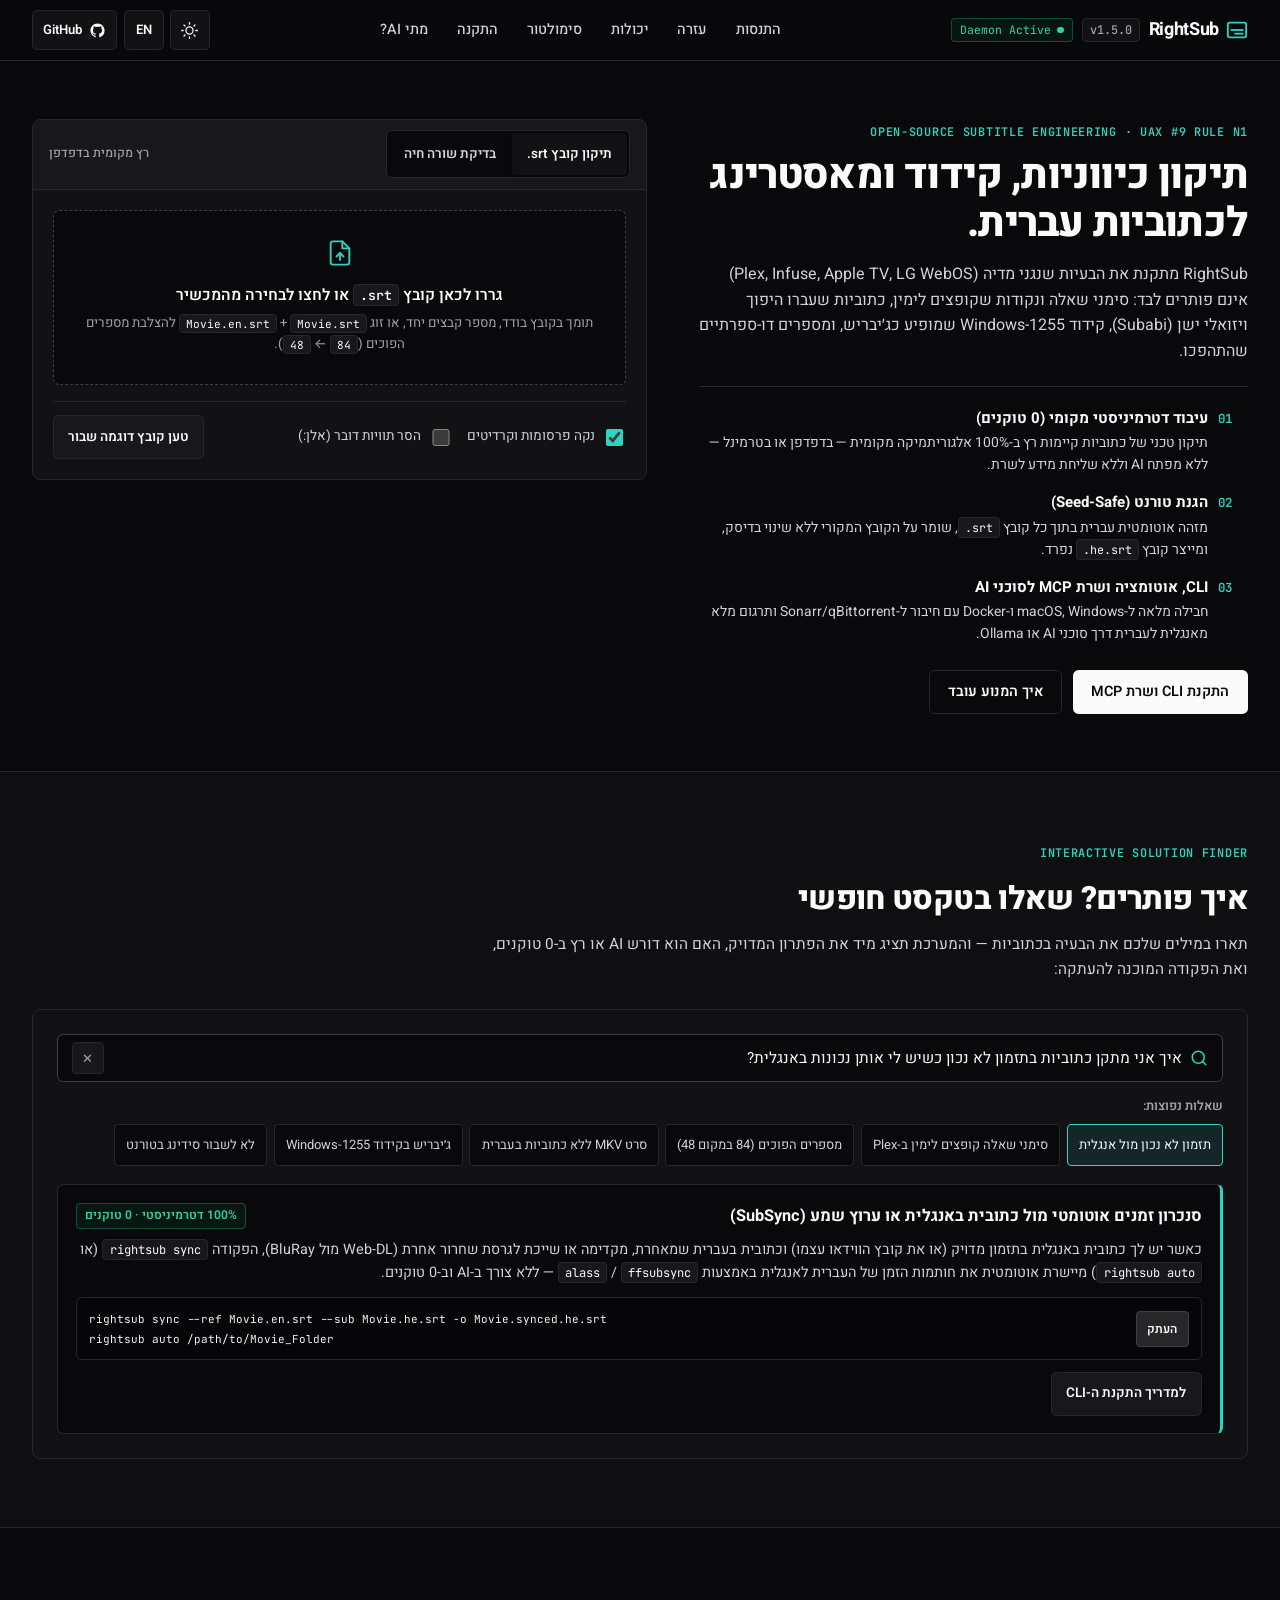
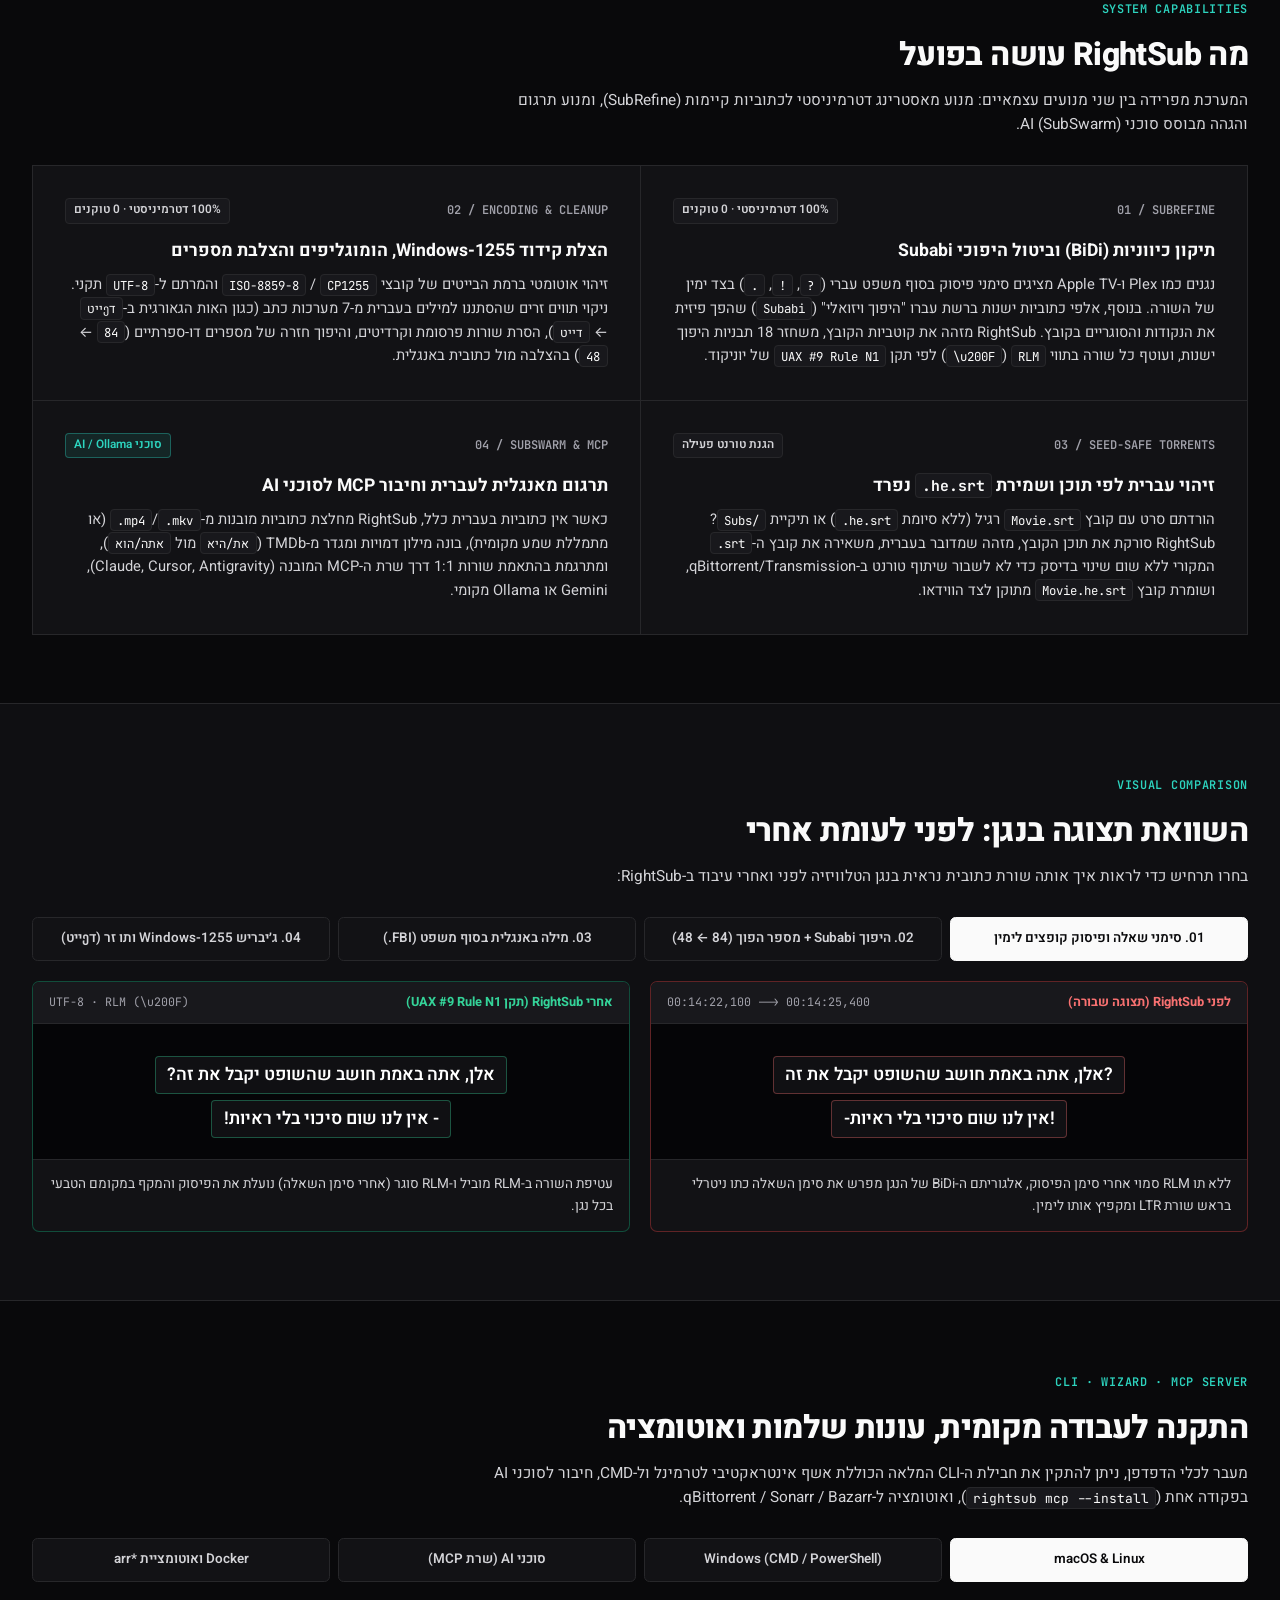
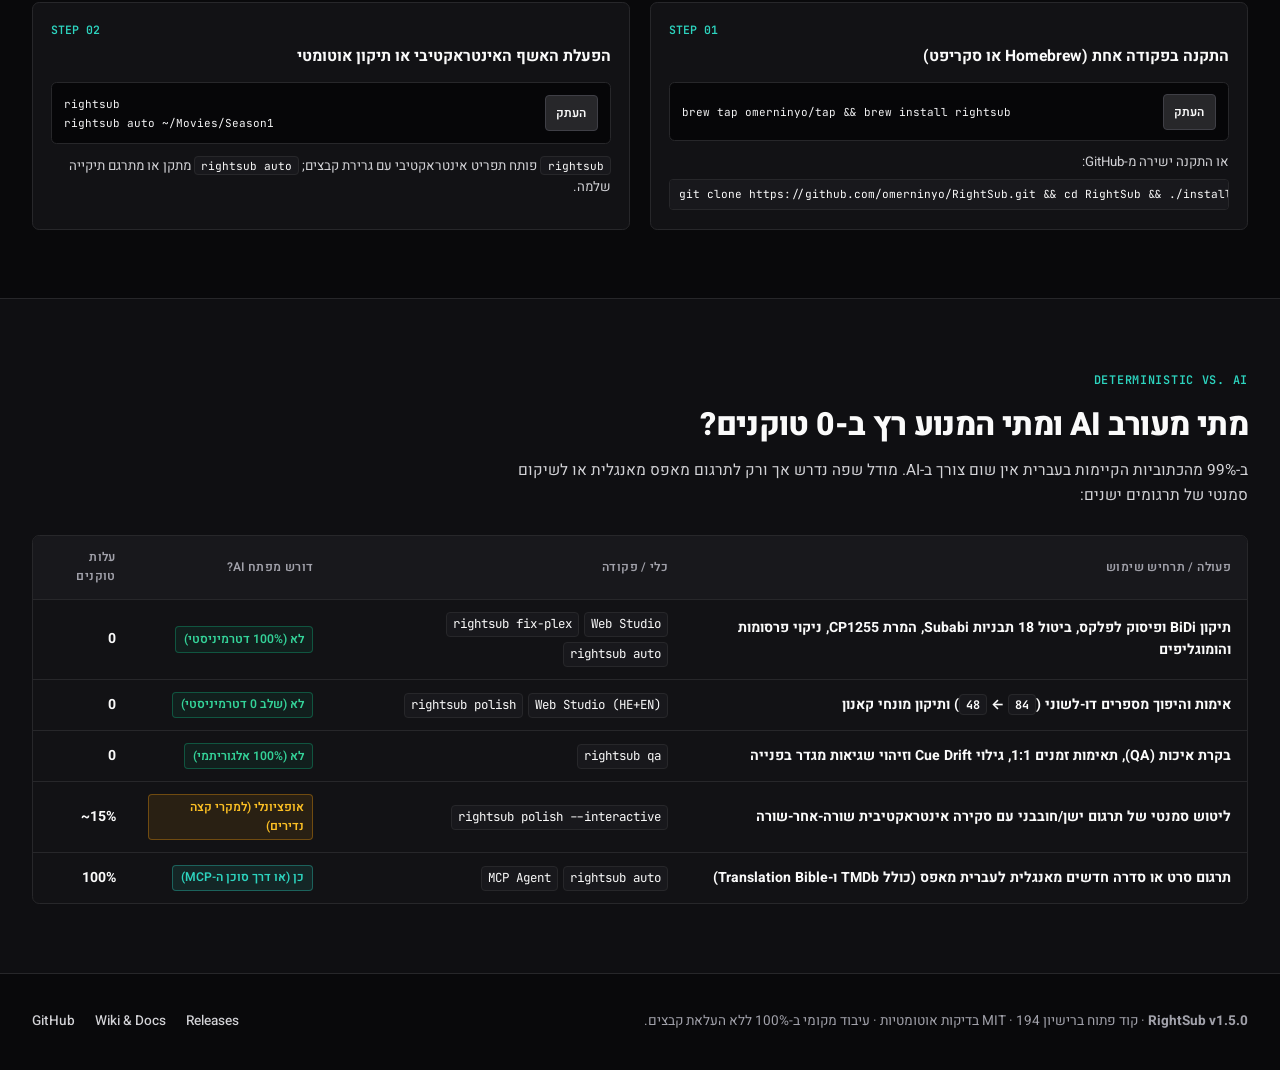
==== commit 2c9e368b: "chore(release): synchronize v1.5.0 version SSOT, 194 test badges, custom domain URLs, and Homebrew f" ====
--- a/index.html
+++ b/index.html
@@ -9,7 +9,8 @@
   <meta property="og:type" content="website" />
   <meta property="og:title" id="og-title" content="RightSub — מאסטרינג, תיקון כיווניות ותרגום כתוביות בעברית" />
   <meta property="og:description" id="og-desc" content="תיקון פיסוק וכיווניות (UAX #9 Rule N1), קידוד Windows-1255, הגנת טורנט ושרת MCP מובנה עבור Plex, Infuse ו-Apple TV." />
-  <meta property="og:url" content="https://omerninyo.github.io/RightSub/" />
+  <meta property="og:url" content="https://rightsub.ninyo.co/" />
+  <link rel="canonical" href="https://rightsub.ninyo.co/" />
   <meta name="twitter:card" content="summary_large_image" />
   <link rel="icon" type="image/svg+xml" href="data:image/svg+xml,%3Csvg xmlns='http://www.w3.org/2000/svg' viewBox='0 0 24 24' fill='none' stroke='%2314b8a6' stroke-width='2.2' stroke-linecap='square'%3E%3Crect x='2' y='4' width='20' height='16' rx='2' fill='%2309090b'/%3E%3Cline x1='6' y1='12' x2='18' y2='12'/%3E%3Cline x1='10' y1='16' x2='18' y2='16'/%3E%3C/svg%3E" />
   <link rel="preconnect" href="https://fonts.googleapis.com" />
@@ -733,7 +734,7 @@
   <footer class="site-footer">
     <div class="container footer-inner">
       <p class="footer-copy" data-i18n="footer_copy">
-        <strong>RightSub v1.5.0</strong> · קוד פתוח ברישיון MIT · 193 בדיקות אוטומטיות · עיבוד מקומי ב-100% ללא העלאת קבצים.
+        <strong>RightSub v1.5.0</strong> · קוד פתוח ברישיון MIT · 194 בדיקות אוטומטיות · עיבוד מקומי ב-100% ללא העלאת קבצים.
       </p>
       <div class="footer-links" dir="ltr">
         <a href="https://github.com/omerninyo/RightSub" target="_blank" rel="noopener">GitHub</a>
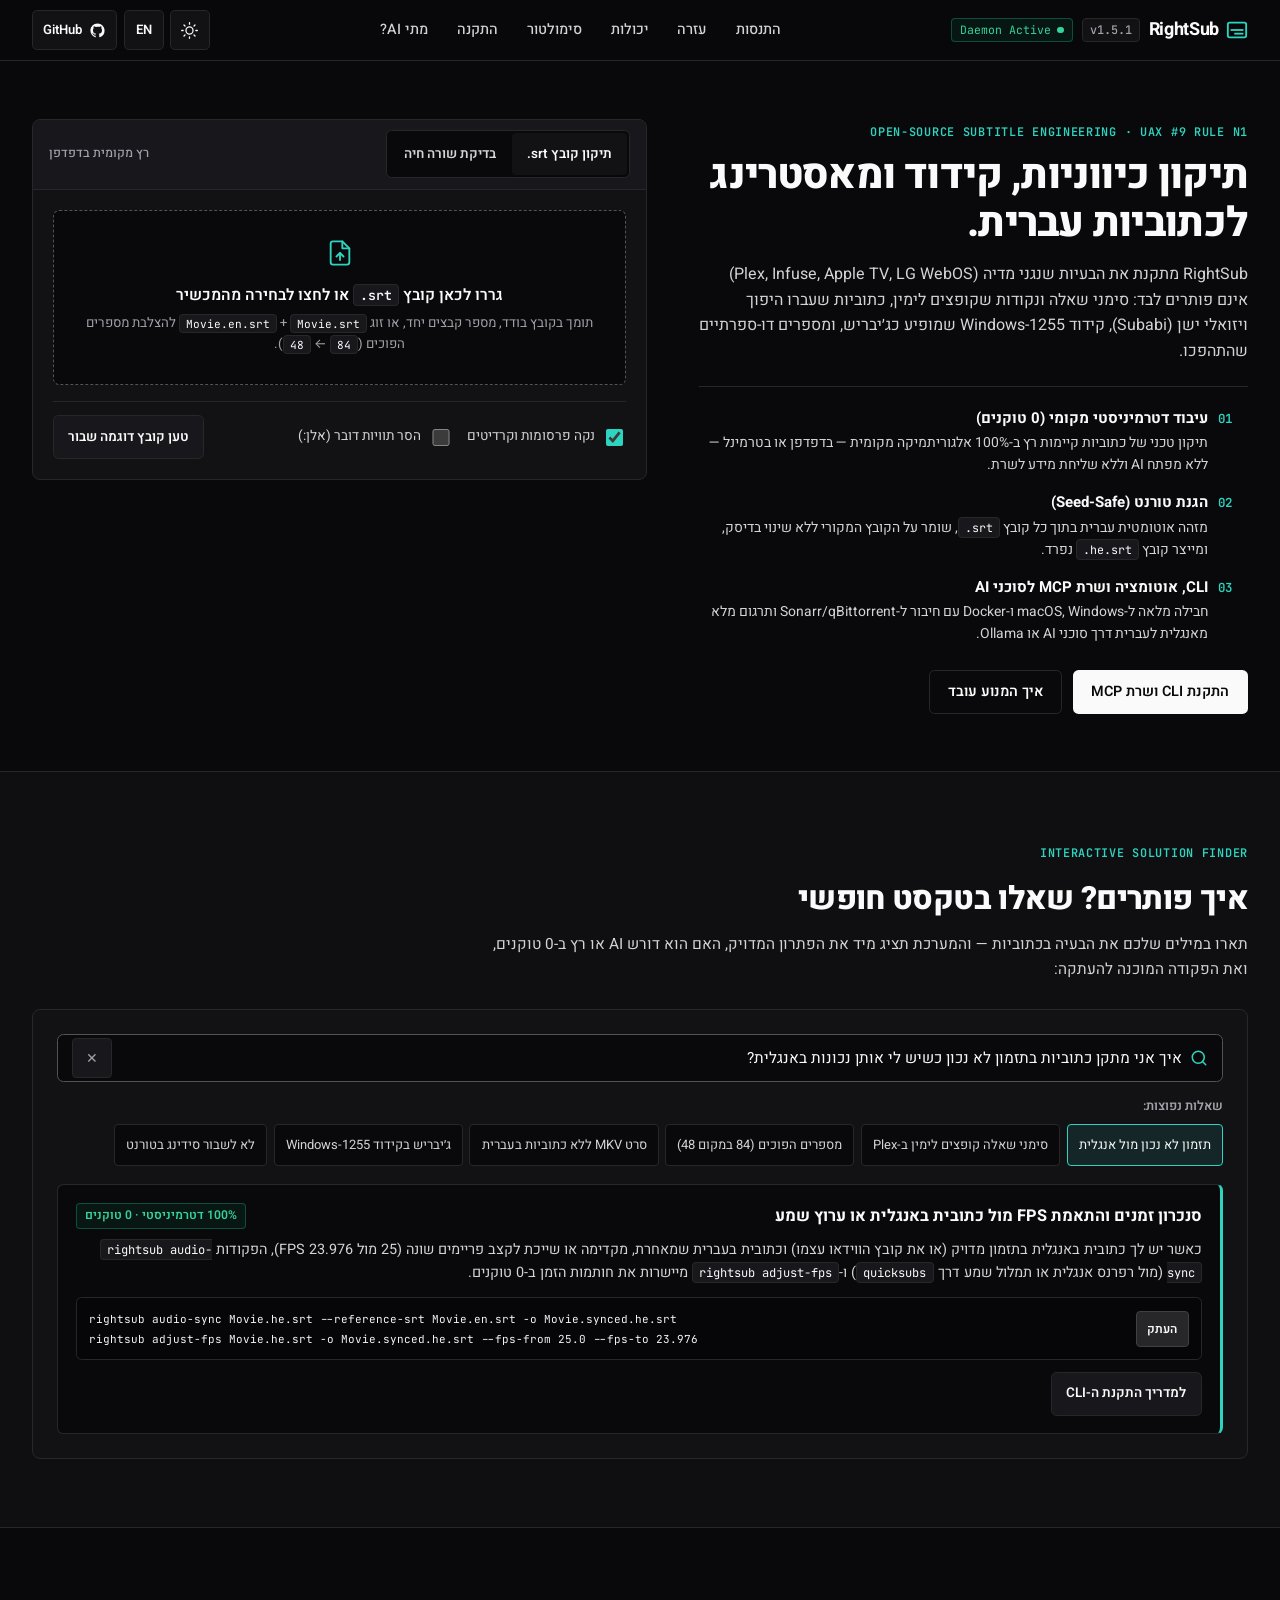
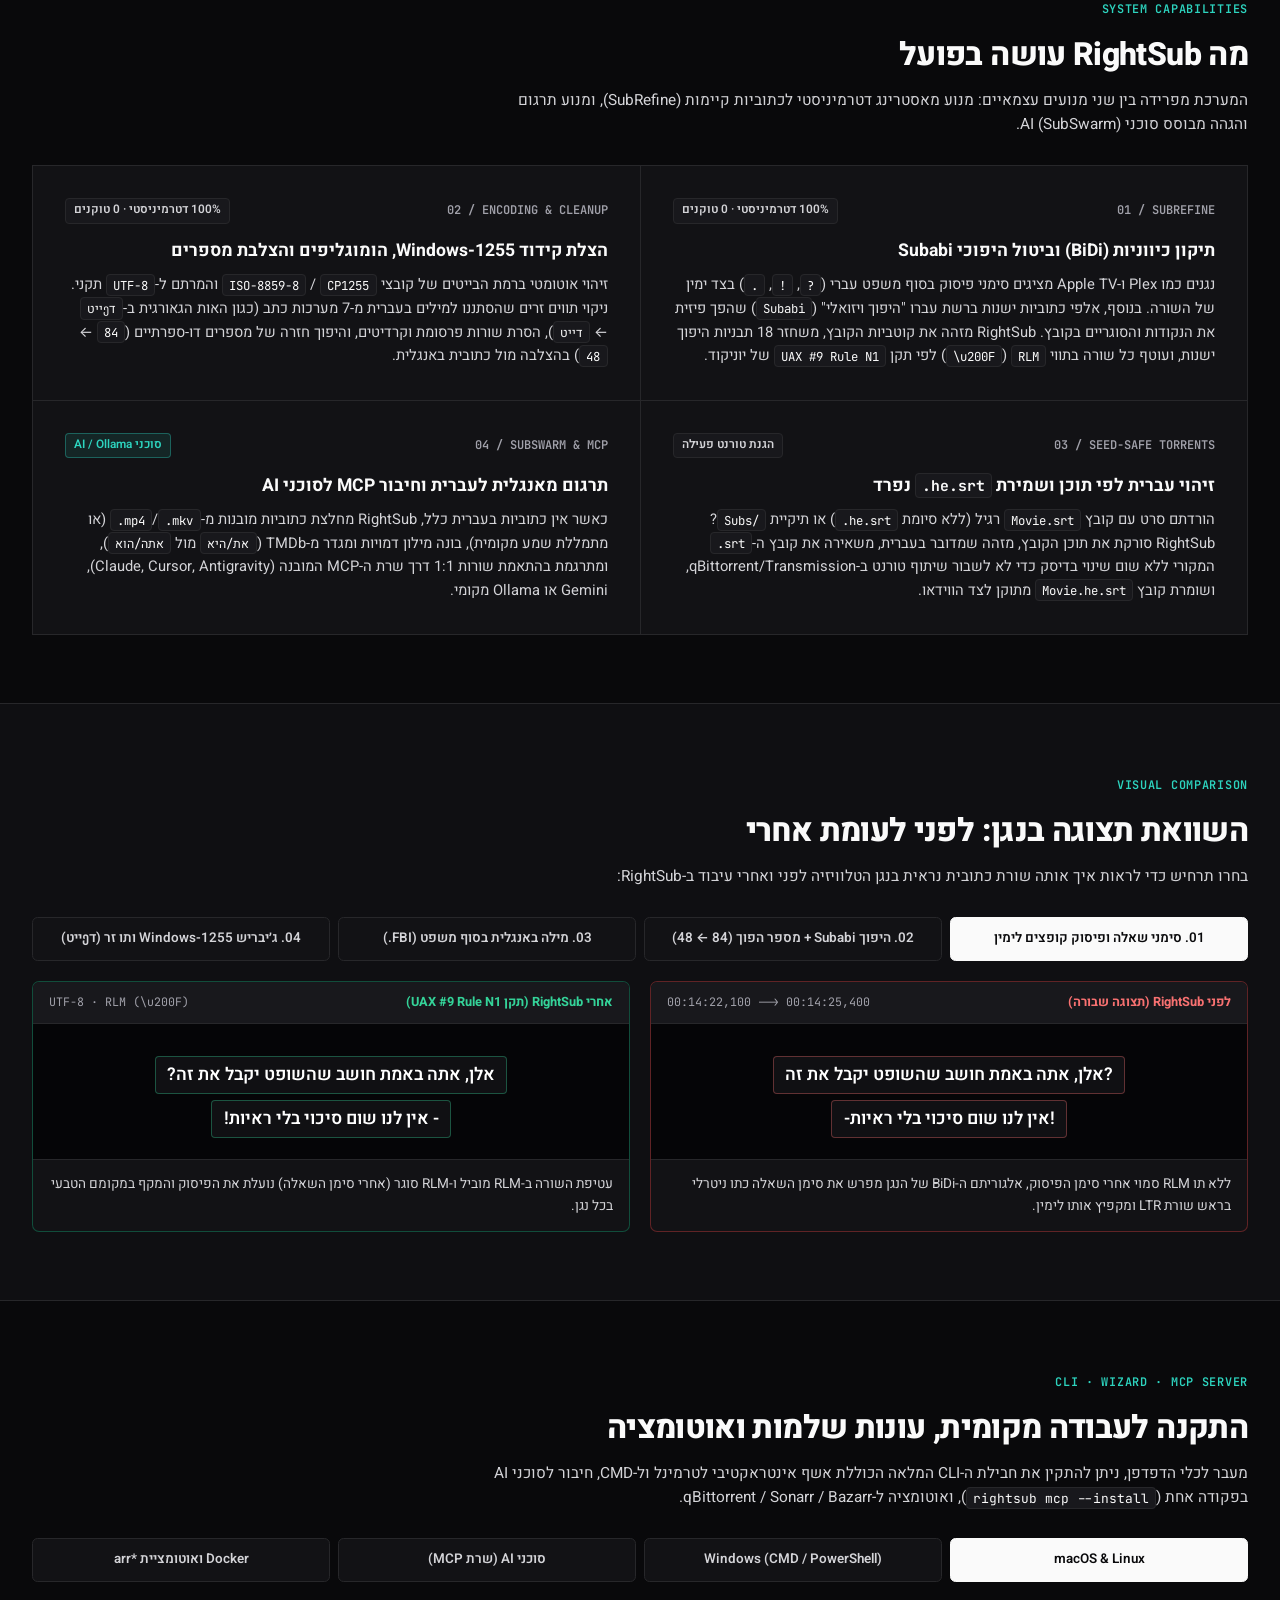
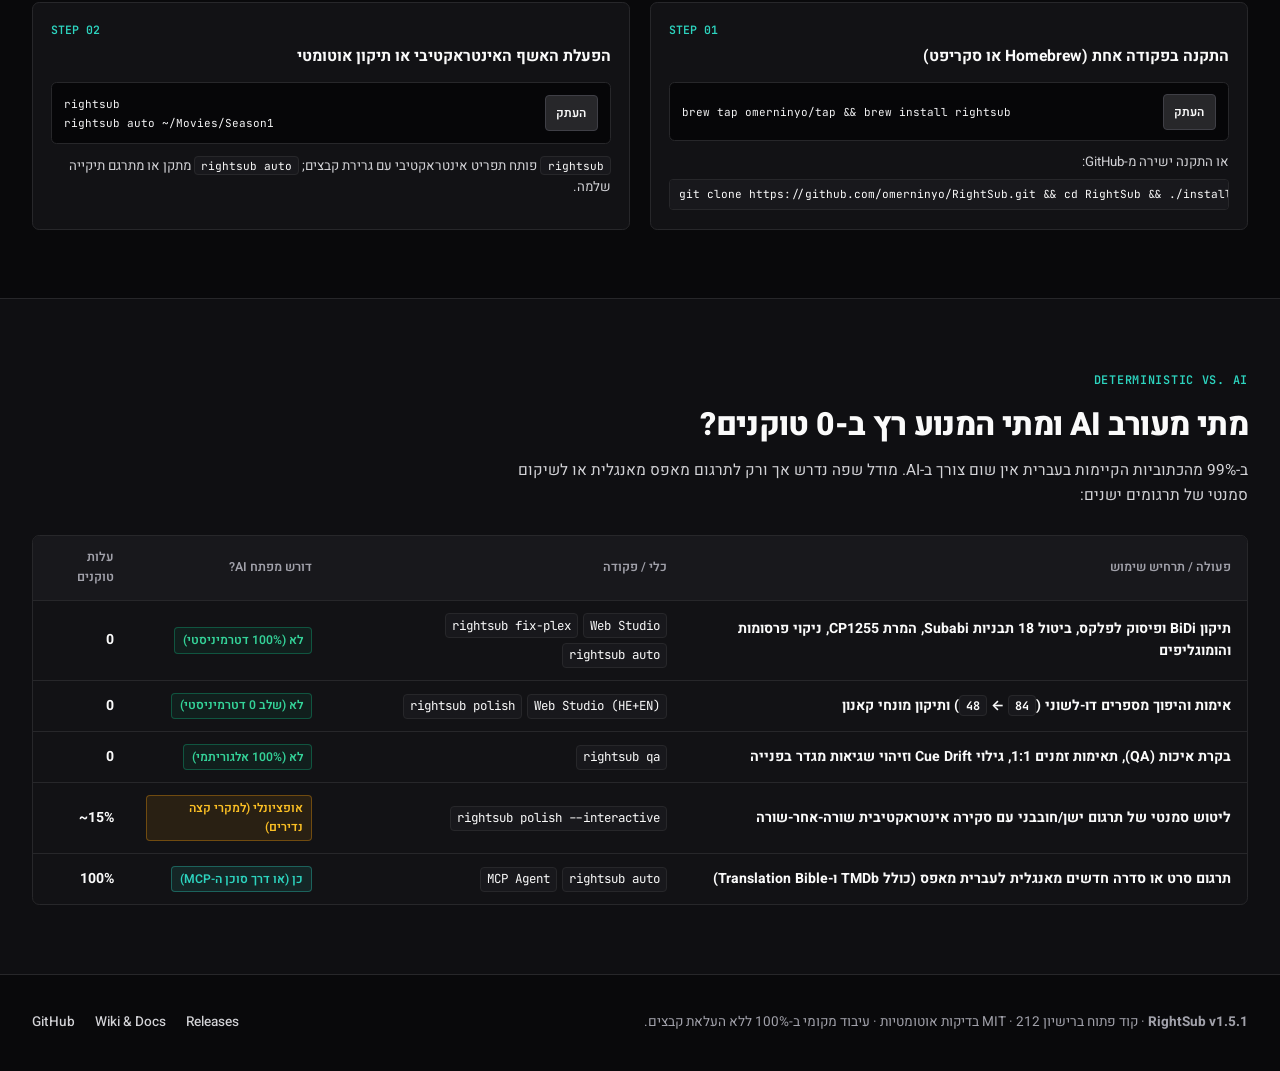
==== commit 72c53882: "chore(site): sync v1.5.1 Web UI workbench & 212 test count" ====
--- a/index.html
+++ b/index.html
@@ -10,8 +10,10 @@
   <meta property="og:title" id="og-title" content="RightSub — מאסטרינג, תיקון כיווניות ותרגום כתוביות בעברית" />
   <meta property="og:description" id="og-desc" content="תיקון פיסוק וכיווניות (UAX #9 Rule N1), קידוד Windows-1255, הגנת טורנט ושרת MCP מובנה עבור Plex, Infuse ו-Apple TV." />
   <meta property="og:url" content="https://rightsub.ninyo.co/" />
+  <meta property="og:image" content="https://raw.githubusercontent.com/omerninyo/RightSub/main/docs/assets/social_preview.png" />
   <link rel="canonical" href="https://rightsub.ninyo.co/" />
   <meta name="twitter:card" content="summary_large_image" />
+  <meta name="twitter:image" content="https://raw.githubusercontent.com/omerninyo/RightSub/main/docs/assets/social_preview.png" />
   <link rel="icon" type="image/svg+xml" href="data:image/svg+xml,%3Csvg xmlns='http://www.w3.org/2000/svg' viewBox='0 0 24 24' fill='none' stroke='%2314b8a6' stroke-width='2.2' stroke-linecap='square'%3E%3Crect x='2' y='4' width='20' height='16' rx='2' fill='%2309090b'/%3E%3Cline x1='6' y1='12' x2='18' y2='12'/%3E%3Cline x1='10' y1='16' x2='18' y2='16'/%3E%3C/svg%3E" />
   <link rel="preconnect" href="https://fonts.googleapis.com" />
   <link rel="preconnect" href="https://fonts.gstatic.com" crossorigin />
@@ -33,7 +35,7 @@
           </svg>
           <span class="brand-name">RightSub</span>
         </a>
-        <span class="meta-tag" dir="ltr">v1.5.0</span>
+        <span class="meta-tag" dir="ltr">v1.5.1</span>
         <span id="daemon-status-badge" class="daemon-tag" hidden>
           <span class="daemon-dot"></span>
           <span id="daemon-status-text" dir="ltr">Daemon Active</span>
@@ -57,8 +59,8 @@
           id="theme-toggle"
           class="icon-btn"
           aria-pressed="false"
-          aria-label="החלף ערכת נושא"
-          title="החלף ערכת נושא"
+          aria-label="החלף ערכת נושא (כהה / בהיר)"
+          title="החלף ערכת נושא (כהה / בהיר)"
           data-i18n-aria="aria_theme"
           data-i18n-title="aria_theme"
         >
@@ -81,8 +83,8 @@
           type="button"
           id="lang-toggle"
           class="lang-btn"
-          aria-label="החלף שפה לאנגלית"
-          title="החלף שפה לאנגלית"
+          aria-label="החלף שפה לאנגלית (Switch to English)"
+          title="החלף שפה לאנגלית (Switch to English)"
           data-i18n-aria="aria_lang"
           data-i18n-title="aria_lang"
         >
@@ -252,7 +254,7 @@
           <div id="wb-panel-sandbox" class="wb-panel" role="tabpanel" aria-labelledby="wb-tab-sandbox" hidden>
             <div class="sandbox-presets">
               <span class="preset-label" data-i18n="sb_preset_label">דוגמאות מוכנות:</span>
-              <div class="preset-chips" role="group" aria-label="דוגמאות מוכנות" data-i18n-aria="sb_preset_label">
+              <div class="preset-chips" role="group" aria-label="דוגמאות מוכנות" data-i18n-aria="aria_presets">
                 <button type="button" class="chip-btn active" aria-pressed="true" data-sb-preset="punct" data-i18n="sb_chip_1">פיסוק קופץ</button>
                 <button type="button" class="chip-btn" aria-pressed="false" data-sb-preset="subabi" data-i18n="sb_chip_2">היפוך Subabi</button>
                 <button type="button" class="chip-btn" aria-pressed="false" data-sb-preset="english" data-i18n="sb_chip_3">מילה באנגלית (FBI.)</button>
@@ -319,13 +321,13 @@
 
           <div class="help-quick-row">
             <span class="help-quick-label" data-i18n="help_quick_label">שאלות נפוצות:</span>
-            <div class="help-quick-chips" role="group" aria-label="שאלות נפוצות" data-i18n-aria="help_quick_label">
-              <button type="button" class="chip-btn active" data-help-q="sync" data-i18n="help_q_sync">תזמון לא נכון מול אנגלית</button>
-              <button type="button" class="chip-btn" data-help-q="punct" data-i18n="help_q_punct">סימני שאלה קופצים לימין ב-Plex</button>
-              <button type="button" class="chip-btn" data-help-q="numbers" data-i18n="help_q_numbers">מספרים הפוכים (84 במקום 48)</button>
-              <button type="button" class="chip-btn" data-help-q="mkv" data-i18n="help_q_mkv">סרט MKV ללא כתוביות בעברית</button>
-              <button type="button" class="chip-btn" data-help-q="cp1255" data-i18n="help_q_cp1255">ג׳יבריש בקידוד Windows-1255</button>
-              <button type="button" class="chip-btn" data-help-q="torrent" data-i18n="help_q_torrent">לא לשבור סידינג בטורנט</button>
+            <div class="help-quick-chips" role="group" aria-label="שאלות נפוצות" data-i18n-aria="aria_help_chips">
+              <button type="button" class="chip-btn active" aria-pressed="true" data-help-q="sync" data-i18n="help_q_sync">תזמון לא נכון מול אנגלית</button>
+              <button type="button" class="chip-btn" aria-pressed="false" data-help-q="punct" data-i18n="help_q_punct">סימני שאלה קופצים לימין ב-Plex</button>
+              <button type="button" class="chip-btn" aria-pressed="false" data-help-q="numbers" data-i18n="help_q_numbers">מספרים הפוכים (84 במקום 48)</button>
+              <button type="button" class="chip-btn" aria-pressed="false" data-help-q="mkv" data-i18n="help_q_mkv">סרט MKV ללא כתוביות בעברית</button>
+              <button type="button" class="chip-btn" aria-pressed="false" data-help-q="cp1255" data-i18n="help_q_cp1255">ג׳יבריש בקידוד Windows-1255</button>
+              <button type="button" class="chip-btn" aria-pressed="false" data-help-q="torrent" data-i18n="help_q_torrent">לא לשבור סידינג בטורנט</button>
             </div>
           </div>
 
@@ -364,7 +366,7 @@
             </div>
             <h3 data-i18n="cap2_title">הצלת קידוד Windows-1255, הומוגליפים והצלבת מספרים</h3>
             <p data-i18n="cap2_desc">
-              זיהוי אוטומטי ברמת הבייטים של קובצי <code dir="ltr">CP1255</code> / <code dir="ltr">ISO-8859-8</code> והמרתם ל-<code dir="ltr">UTF-8</code> תקני. ניקוי תווים זרים שהסתננו למילים בעברית מ-7 מערכות כתב (כגון האות הגאורגית ב-<code dir="rtl">&#x202E;דეייט&#x202C;</code> ← <code dir="rtl">דייט</code>), הסרת שורות פרסומת וקרדיטים, והיפוך חזרה של מספרים דו-ספרתיים (<code dir="ltr">84</code> ← <code dir="ltr">48</code>) בהצלבה מול כתובית באנגלית.
+              זיהוי אוטומטי ברמת הבייטים של קובצי <code dir="ltr">CP1255</code> / <code dir="ltr">ISO-8859-8</code> והמרתם ל-<code dir="ltr">UTF-8</code> תקני. ניקוי תווים זרים שהסתננו למילים בעברית מ-7 מערכות כתב (כגון האות הגאורגית ב-<code dir="rtl">ד&#x10D4;ייט</code> ← <code dir="rtl">דייט</code>), הסרת שורות פרסומת וקרדיטים, והיפוך חזרה של מספרים דו-ספרתיים (<code dir="ltr">84</code> ← <code dir="ltr">48</code>) בהצלבה מול כתובית באנגלית.
             </p>
           </article>
 
@@ -469,7 +471,7 @@
               <div id="tv-before-line1" class="sim-caption" dir="rtl">?אלן, אתה באמת חושב שהשופט יקבל את זה</div>
               <div id="tv-before-line2" class="sim-caption" dir="rtl">!אין לנו שום סיכוי בלי ראיות-</div>
             </div>
-            <p id="tv-before-explain" class="sim-note" data-i18n="tv_before_exp_punct">
+            <p id="tv-before-explain" class="sim-note">
               ללא תו RLM סמוי אחרי סימן הפיסוק, אלגוריתם ה-BiDi של הנגן מפרש את סימן השאלה כתו ניטרלי בראש שורת LTR ומקפיץ אותו לימין.
             </p>
           </div>
@@ -483,7 +485,7 @@
               <div id="tv-after-line1" class="sim-caption" dir="rtl">&#x200F;אלן, אתה באמת חושב שהשופט יקבל את זה?&#x200F;</div>
               <div id="tv-after-line2" class="sim-caption" dir="rtl">&#x200F;- אין לנו שום סיכוי בלי ראיות!&#x200F;</div>
             </div>
-            <p id="tv-after-explain" class="sim-note" data-i18n="tv_after_exp_punct">
+            <p id="tv-after-explain" class="sim-note">
               עטיפת השורה ב-RLM מוביל ו-RLM סוגר (אחרי סימן השאלה) נועלת את הפיסוק והמקף במקומם הטבעי בכל נגן.
             </p>
           </div>
@@ -734,7 +736,7 @@
   <footer class="site-footer">
     <div class="container footer-inner">
       <p class="footer-copy" data-i18n="footer_copy">
-        <strong>RightSub v1.5.0</strong> · קוד פתוח ברישיון MIT · 194 בדיקות אוטומטיות · עיבוד מקומי ב-100% ללא העלאת קבצים.
+        <strong>RightSub v1.5.1</strong> · קוד פתוח ברישיון MIT · 212 בדיקות אוטומטיות · עיבוד מקומי ב-100% ללא העלאת קבצים.
       </p>
       <div class="footer-links" dir="ltr">
         <a href="https://github.com/omerninyo/RightSub" target="_blank" rel="noopener">GitHub</a>
--- a/styles.css
+++ b/styles.css
@@ -1,4 +1,4 @@
-/* styles.css — RightSub v1.5.0 Flat Architectural Design System
+/* styles.css — RightSub v1.5.1 Flat Architectural Design System
    -------------------------------------------------------------
    - Flat, geometric 1px structural borders (zero AI neon gradients or heavy shadows)
    - Dual theme: Crisp Editorial Light Mode & Pure Matte Zinc Dark Mode (WCAG AA 4.5:1+ verified)
@@ -15,7 +15,7 @@
   --bg-subtle: #18181c;
   --bg-code: #060608;
   --border-line: #27272a;
-  --border-strong: #3f3f46;
+  --border-strong: #52525b;
   --text-main: #fafafa;
   --text-body: #d4d4d8;
   --text-muted: #a1a1aa;
@@ -43,7 +43,7 @@
   --bg-subtle: #f4f4f5;
   --bg-code: #18181b;
   --border-line: #e4e4e7;
-  --border-strong: #d4d4d8;
+  --border-strong: #71717a;
   --text-main: #09090b;
   --text-body: #3f3f46;
   --text-muted: #52525b;
@@ -772,6 +772,17 @@
   text-align: start;
 }
 
+.download-submeta-error {
+  color: var(--danger-text);
+}
+
+.results-actions-bar {
+  display: flex;
+  flex-wrap: wrap;
+  gap: 0.6rem;
+  margin-top: 0.35rem;
+}
+
 .diff-header-row h3 {
   font-size: 0.9rem;
   font-weight: 600;
@@ -982,6 +993,7 @@
 
 .help-input-wrap:focus-within {
   border-color: var(--accent);
+  box-shadow: 0 0 0 2px var(--accent-tint);
 }
 
 .help-search-icon {
@@ -1011,13 +1023,30 @@
   color: var(--text-muted);
   border: 1px solid var(--border-line);
   border-radius: 0.25rem;
-  min-width: 2rem;
-  min-height: 2rem;
-  font-size: 0.8rem;
+  min-width: 2.5rem;
+  min-height: 2.5rem;
+  font-size: 0.85rem;
   cursor: pointer;
   display: inline-flex;
   align-items: center;
   justify-content: center;
+}
+
+.help-clear-btn[hidden] {
+  display: none;
+}
+
+@media (pointer: coarse) {
+  .help-clear-btn {
+    min-width: 2.75rem;
+    min-height: 2.75rem;
+  }
+}
+
+.help-fallback-note {
+  margin: 0;
+  font-size: 0.85rem;
+  color: var(--text-muted);
 }
 
 .help-clear-btn:hover {
@@ -1214,7 +1243,8 @@
 }
 
 @media (max-width: 32rem) {
-  .scenario-bar {
+  .scenario-bar,
+  .platform-tabs {
     grid-template-columns: minmax(0, 1fr);
   }
 }
@@ -1518,8 +1548,11 @@
 .data-table thead th {
   background: var(--bg-subtle);
   color: var(--text-muted);
-  font-size: 0.76rem;
-  font-weight: 600;
+  font-size: 0.78rem;
+  font-weight: 600;
+}
+
+html[dir="ltr"] .data-table thead th {
   text-transform: uppercase;
   letter-spacing: 0.03em;
 }
@@ -1624,6 +1657,11 @@
     gap: 0.5rem;
   }
 
+  .matrix-table .cmd-pills code {
+    white-space: normal;
+    word-break: break-word;
+  }
+
   .matrix-table tbody td::before {
     content: attr(data-label);
     font-family: inherit;
